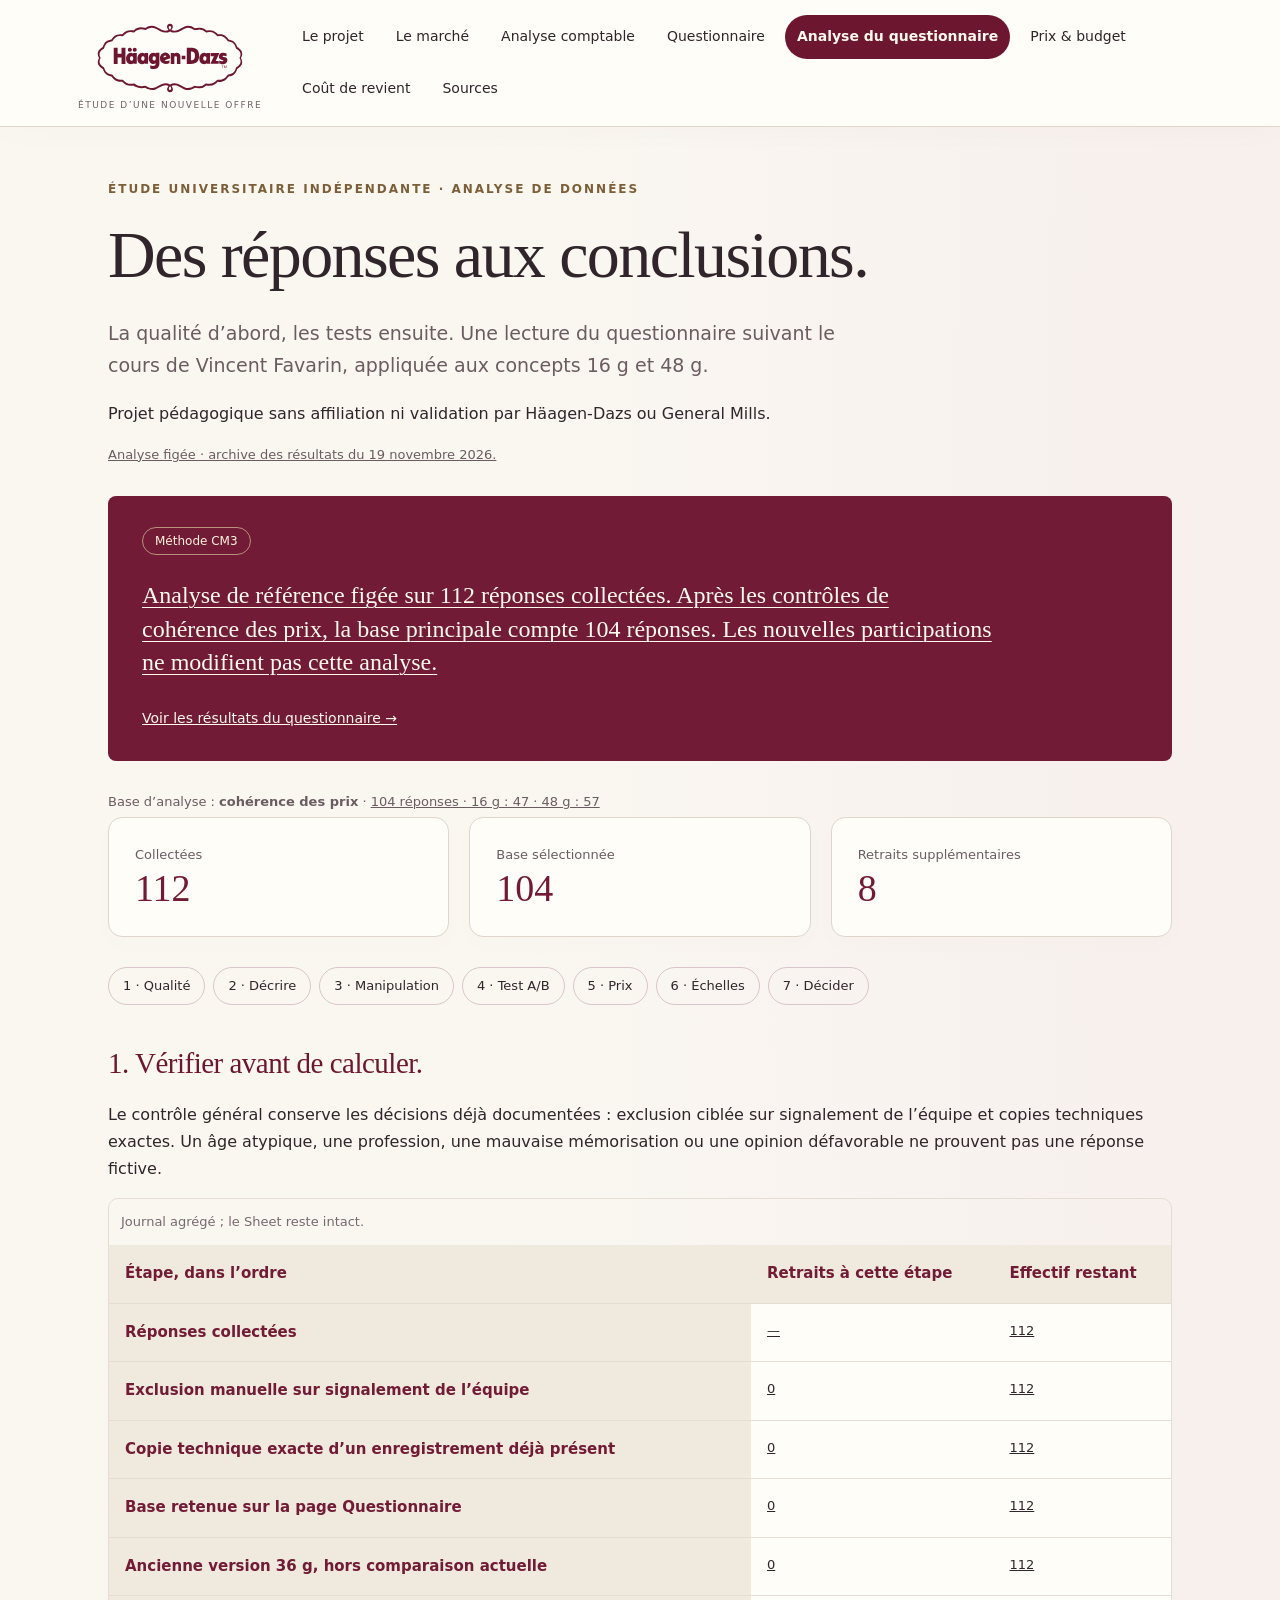
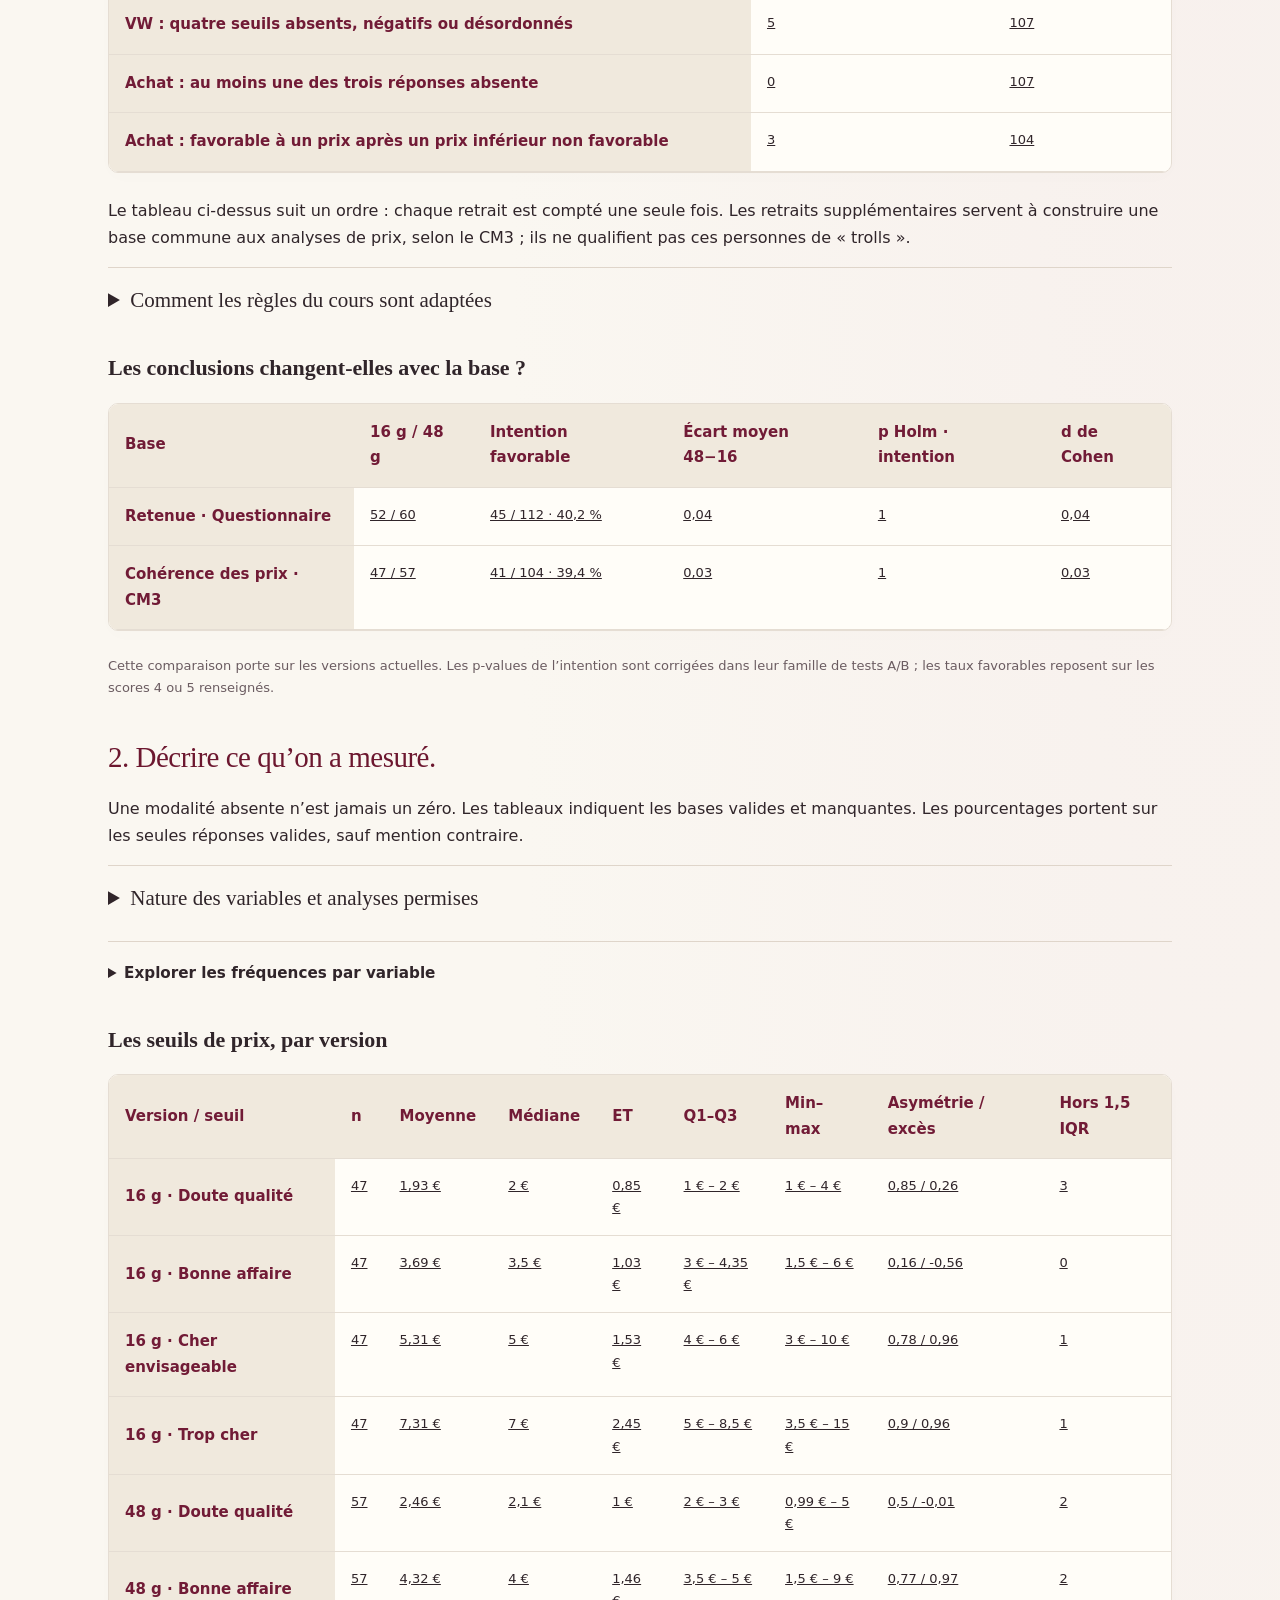
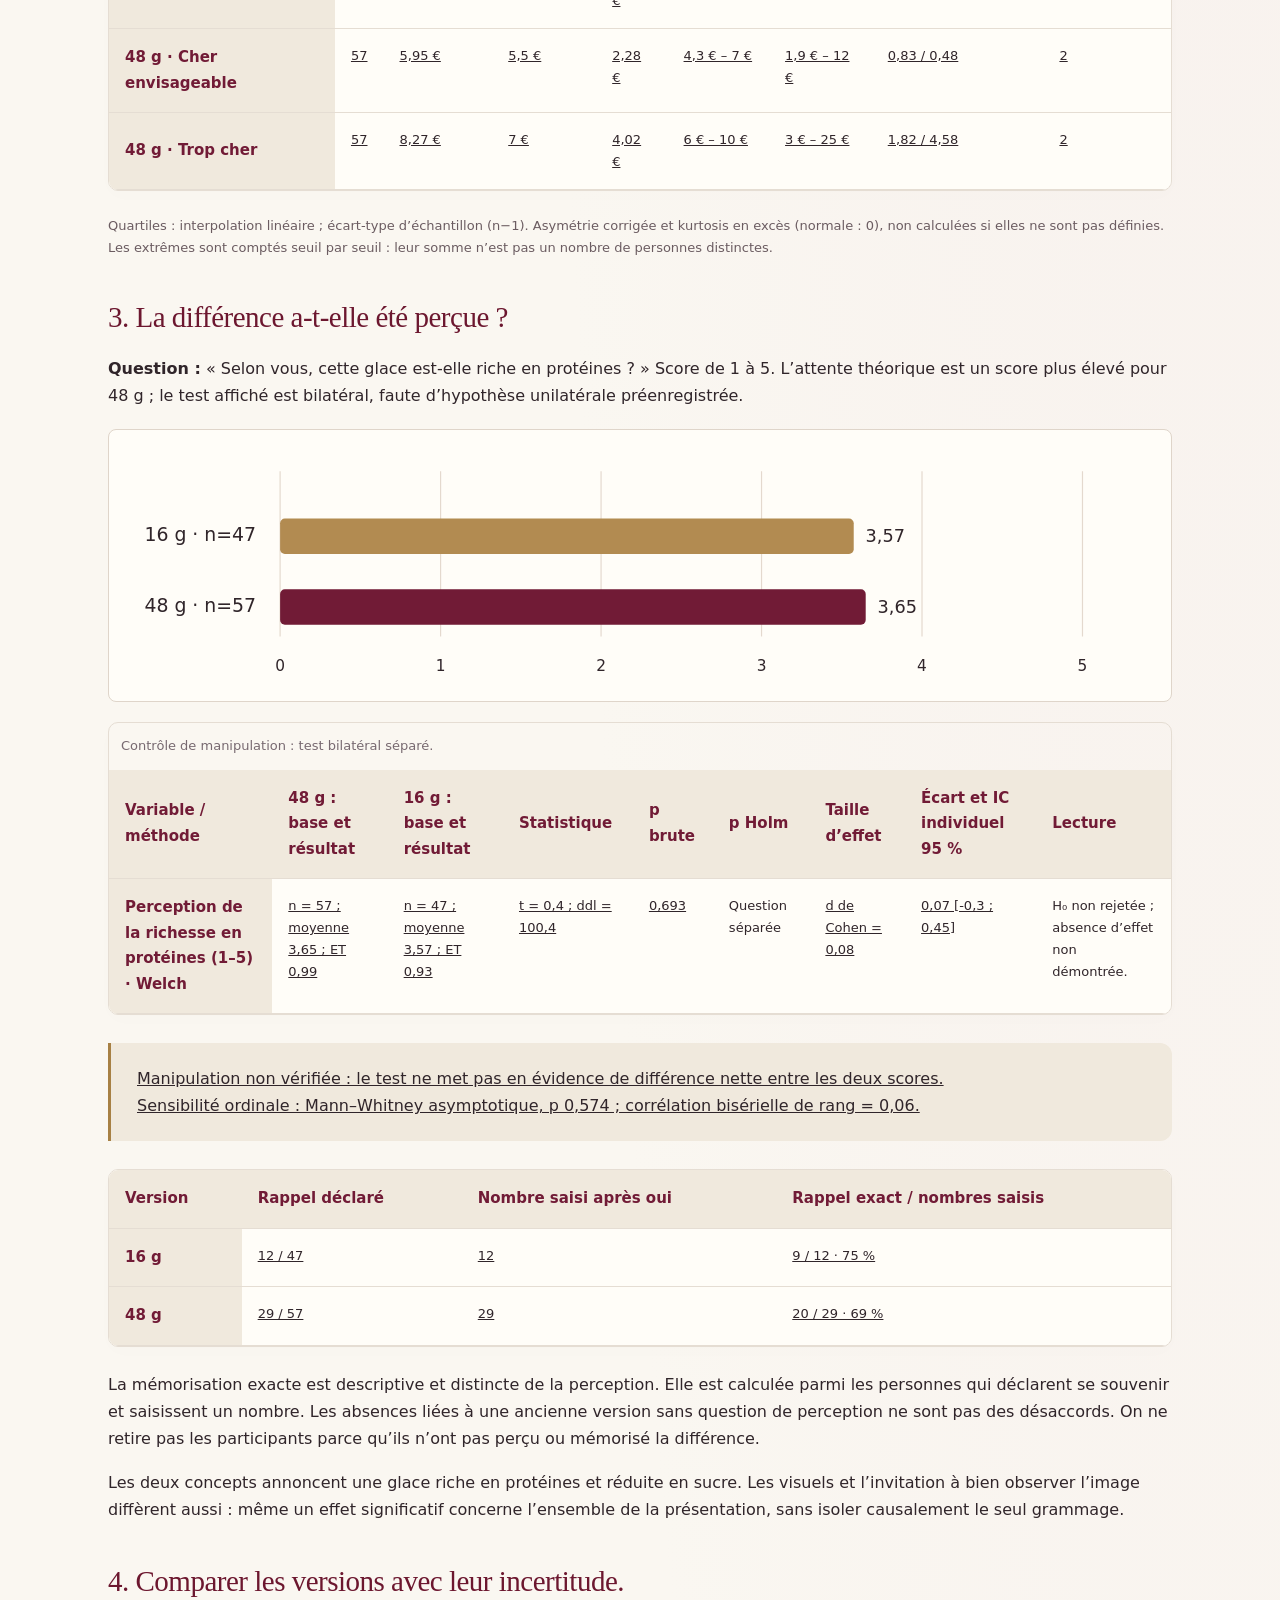
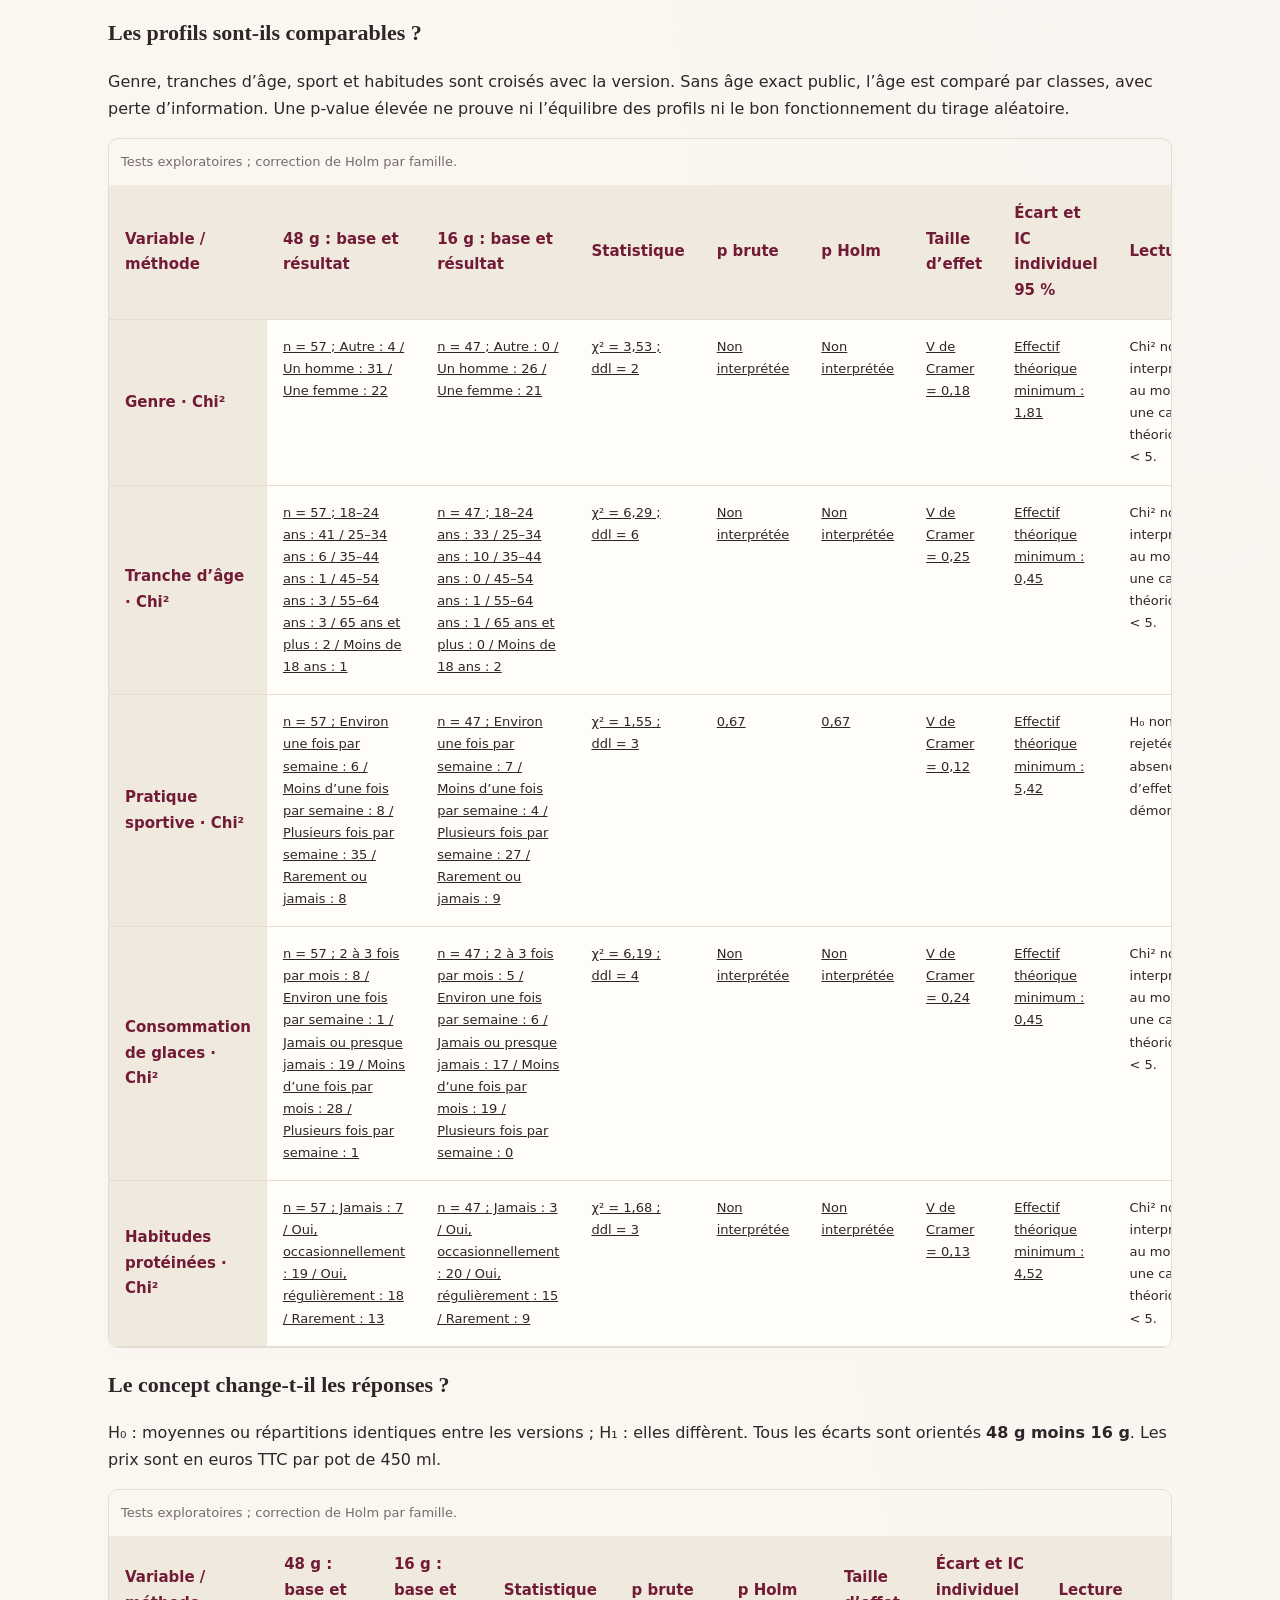
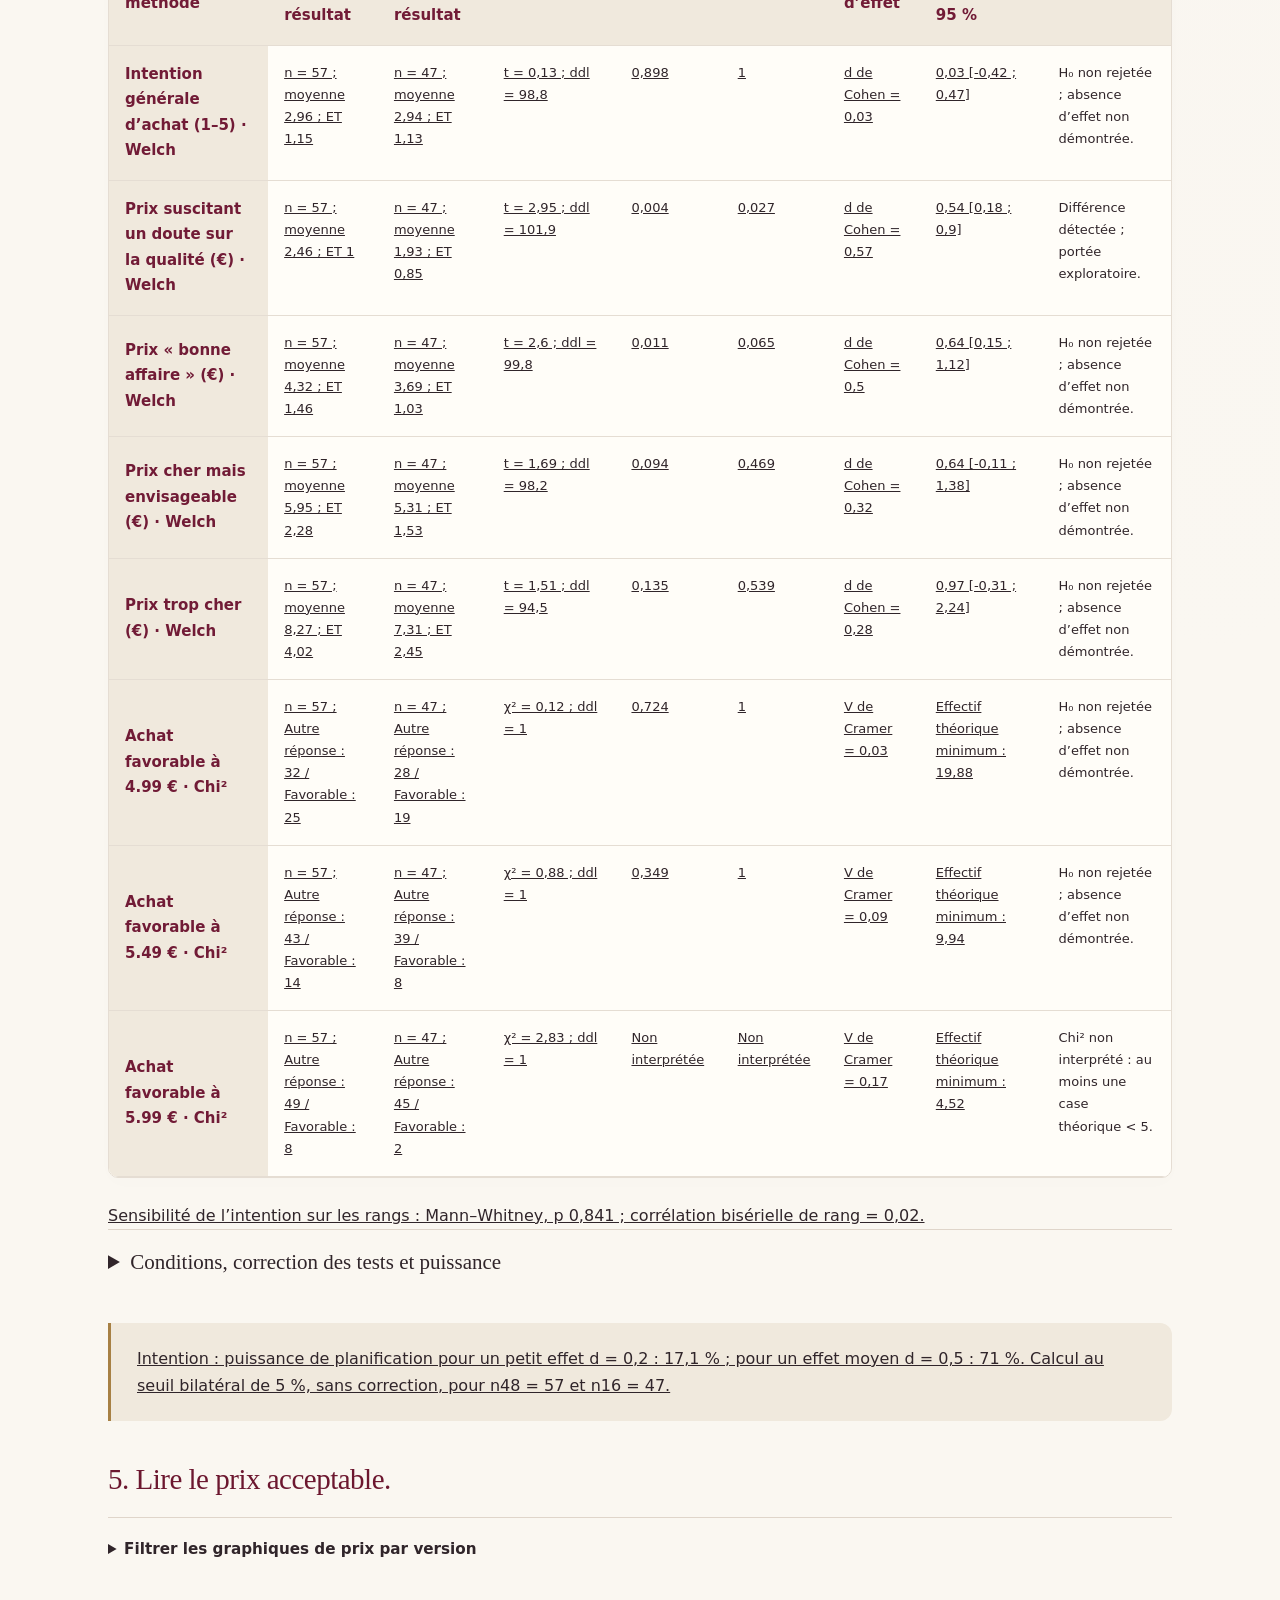
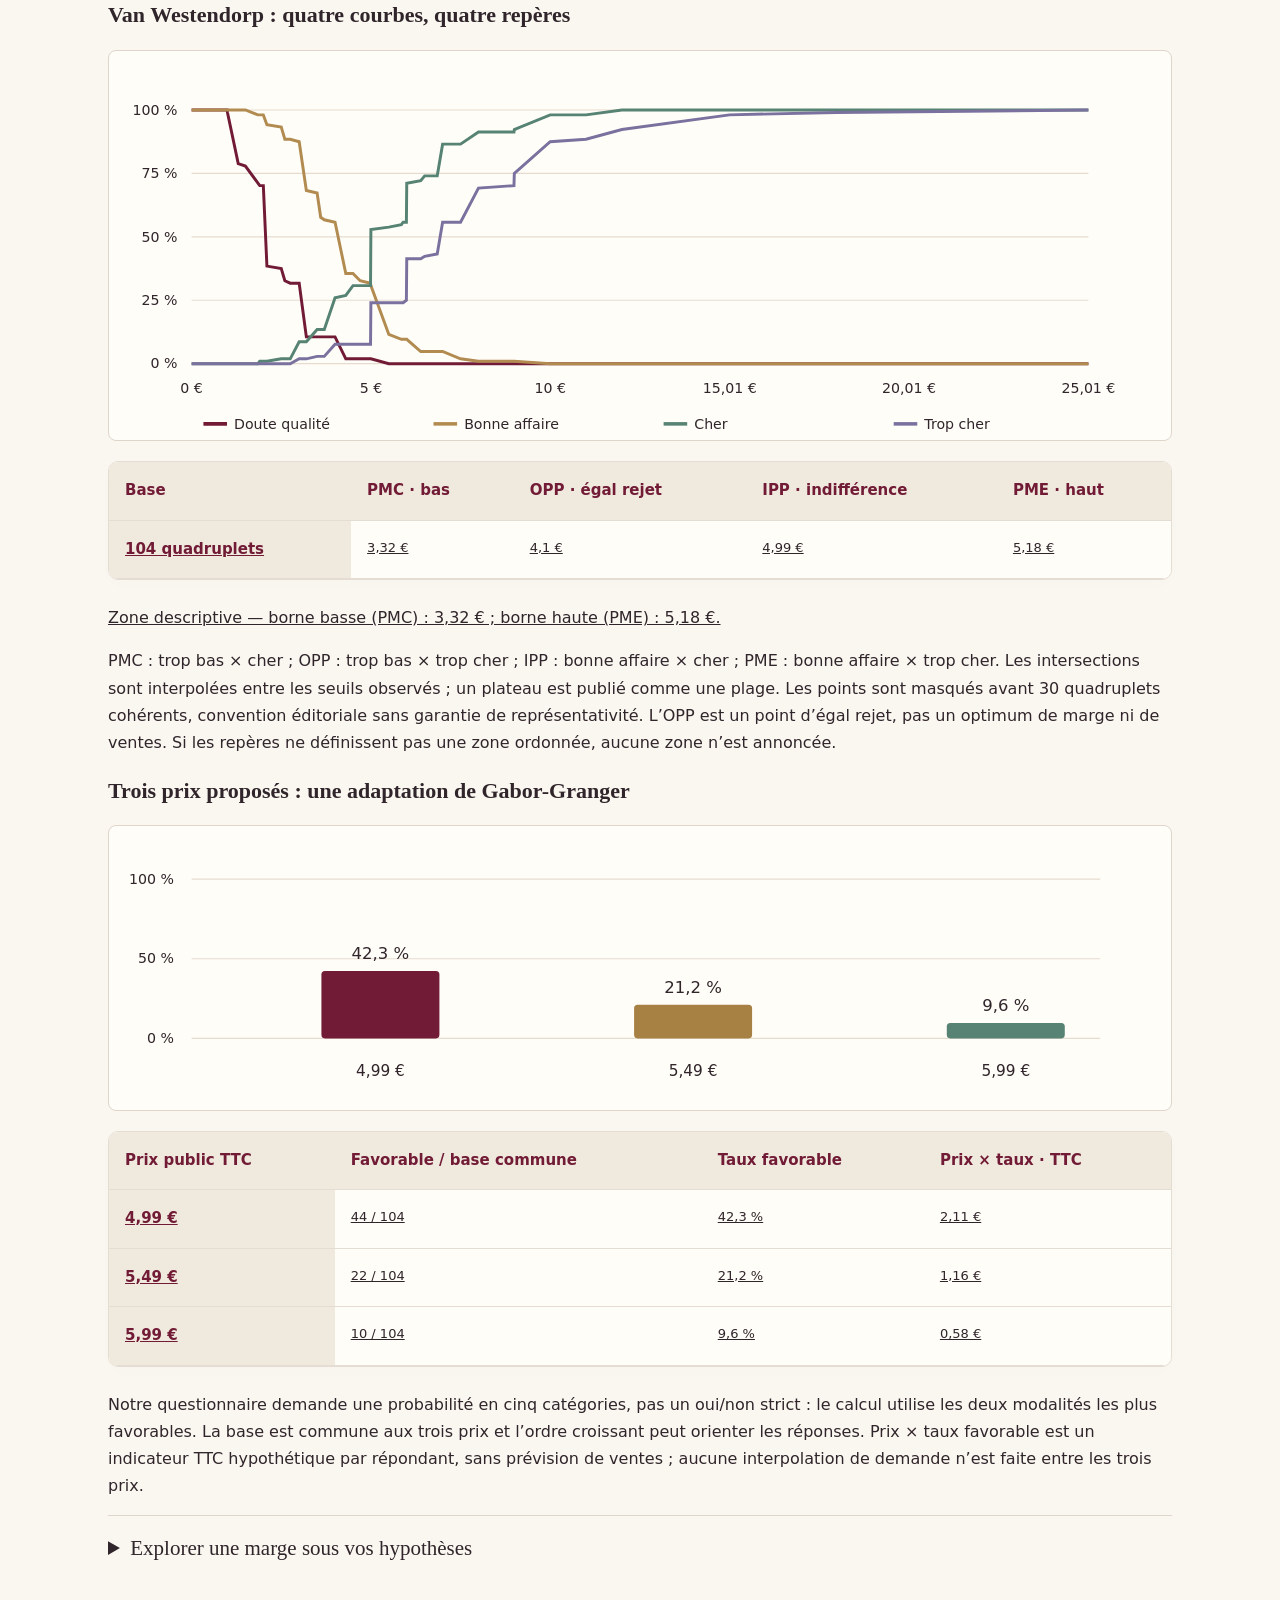
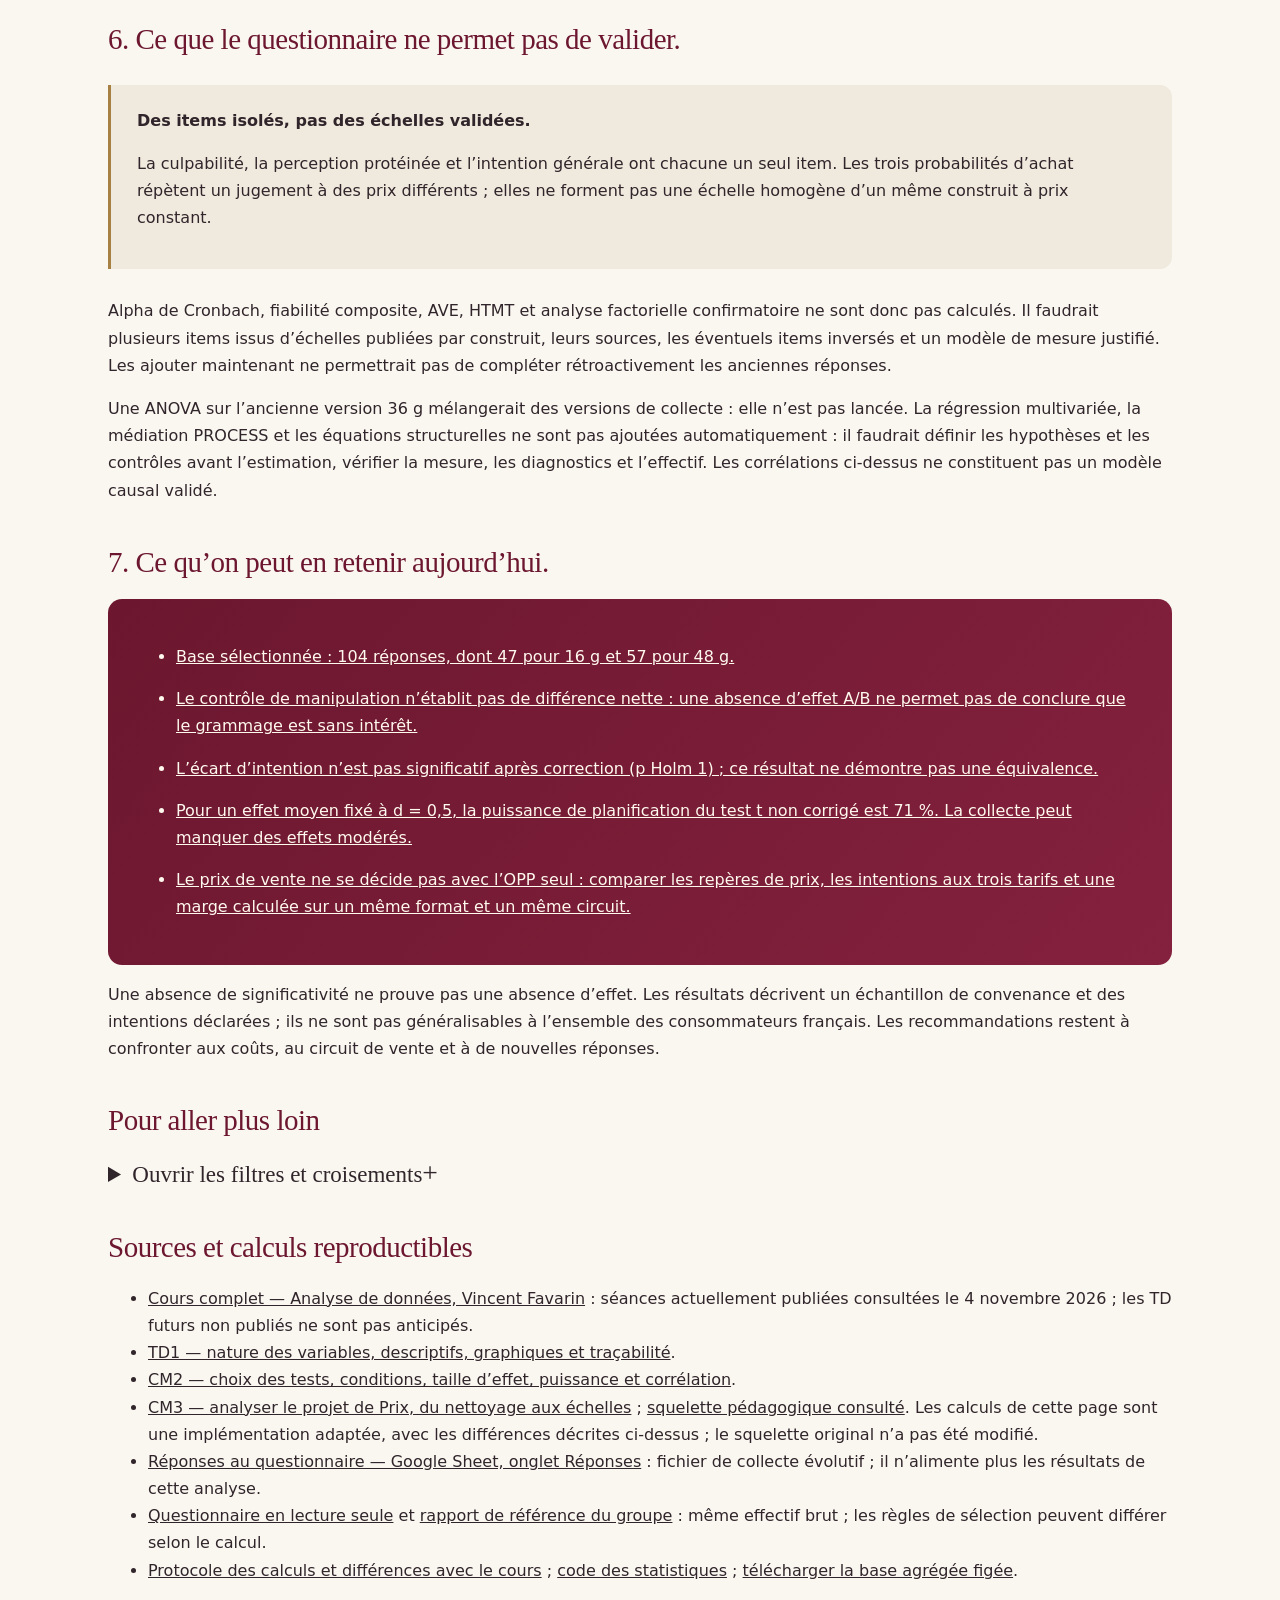
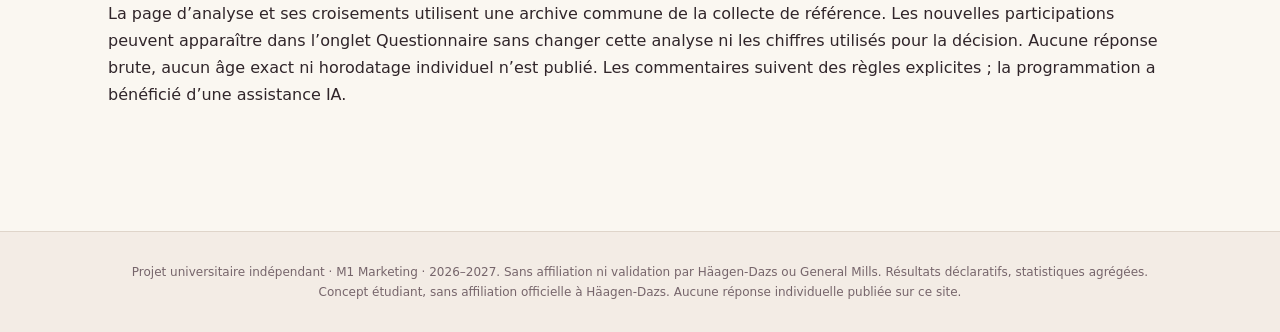
==== analyse-questionnaire.html @ 485259f6 "Figer l’analyse sur 112 réponses et donner accès au questionnaire" ====
<!doctype html><html lang="fr"><head><meta charset="utf-8"><meta name="viewport" content="width=device-width,initial-scale=1"><meta name="description" content="Analyse du questionnaire selon le cours : qualité des données, manipulation, tests A/B, tailles d’effet et prix."><title>Analyse du questionnaire · Häagen-Dazs — Projet de groupe</title><link rel="stylesheet" href="style.css?v=20261012-front"><link rel="stylesheet" href="questionnaire.css?v=20261020-dashboard"><link rel="stylesheet" href="analyse-questionnaire.css?v=20261120-lecture"></head><body><div class="reading-progress" aria-hidden="true"></div><a class="skip" href="#contenu">Aller au contenu</a><header><div><a class="brand" href="index.html"><img class="brand-logo" src="assets/haagen-dazs-logo.svg" width="206" height="108" alt="Häagen-Dazs"><small>ÉTUDE D’UNE NOUVELLE OFFRE</small></a><nav aria-label="Navigation principale"><a href="index.html">Le projet</a><a href="marche.html">Le marché</a><a href="comptes.html">Analyse comptable</a><a href="questionnaire.html">Questionnaire</a><a href="analyse-questionnaire.html" aria-current="page">Analyse du questionnaire</a><a href="prix.html">Prix &amp; budget</a><a href="couts.html">Coût de revient</a><a href="sources.html">Sources</a></nav></div></header><main id="contenu">
<div class="eyebrow">Étude universitaire indépendante · Analyse de données</div>
<h1>Des réponses aux conclusions.</h1>
<p class="lead">La qualité d’abord, les tests ensuite. Une lecture du questionnaire suivant le cours de Vincent Favarin, appliquée aux concepts 16 g et 48 g.</p>
<p>Projet pédagogique sans affiliation ni validation par Häagen-Dazs ou General Mills.</p>
<p id="analysis-date" class="label">Chargement de la base figée de l’analyse…</p>
<p id="analysis-loading" role="status">Chargement des analyses…</p><noscript>Activez JavaScript pour afficher les résultats calculés. Les liens vers le cours et la méthode restent disponibles.</noscript>
<div id="analysis-content" hidden>
<div class="analysis-intro"><span class="tag">Méthode CM3</span><p id="analysis-takeaway"></p><a href="questionnaire.html">Voir les résultats du questionnaire →</a></div>
<p class="label analysis-base-line">Base d’analyse : <strong id="analysis-base-label">cohérence des prix</strong> · <span id="analysis-base-count"></span></p>

<div class="grid" id="analysis-metrics"></div>
<nav class="results-nav" aria-label="Plan de l’analyse"><a href="#analyse-qualite">1 · Qualité</a><a href="#analyse-descriptifs">2 · Décrire</a><a href="#analyse-manipulation">3 · Manipulation</a><a href="#analyse-ab">4 · Test A/B</a><a href="#analyse-prix">5 · Prix</a><a href="#analyse-echelles">6 · Échelles</a><a href="#analyse-conclusions">7 · Décider</a></nav>
<section id="analyse-qualite"><h2>1. Vérifier avant de calculer.</h2>
<p>Le contrôle général conserve les décisions déjà documentées : exclusion ciblée sur signalement de l’équipe et copies techniques exactes. Un âge atypique, une profession, une mauvaise mémorisation ou une opinion défavorable ne prouvent pas une réponse fictive.</p>
<div id="analysis-flow"></div>
<p>Le tableau ci-dessus suit un ordre : chaque retrait est compté une seule fois. Les retraits supplémentaires servent à construire une base commune aux analyses de prix, selon le CM3 ; ils ne qualifient pas ces personnes de « trolls ».</p>
<details><summary>Comment les règles du cours sont adaptées</summary>
<ul><li><strong>Van Westendorp :</strong> quatre prix numériques et non négatifs, ordonnés de « doute sur la qualité » à « trop cher ». Les égalités sont acceptées. Un quadruplet incomplet est inutilisable pour cette analyse.</li>
<li><strong>Achat à trois prix :</strong> les réponses « Élevée » et « Très élevée » deviennent « favorable », les trois autres deviennent « autre réponse ». La base avec cohérence des prix retire les questionnaires incomplets et les cas favorables à un prix après un prix inférieur non favorable. Une simple remontée de catégorie sans inversion de ce seuil reste un signalement, sans retrait supplémentaire.</li>
<li><strong>Attention et connaissance de l’étude :</strong> aucune question imposant une bonne réponse, aucun identifiant fiable et aucun filtre « membre du M1 » ne sont disponibles. Ces étapes sont non vérifiables, jamais comptées comme réussies. Pas de durée de passation disponible.</li>
<li><strong>Valeurs extrêmes :</strong> les observations au-delà de 1,5 intervalle interquartile sont comptées pour examen, sans suppression automatique. Les prix transformés en dates sont restaurés uniquement si le format du Sheet et la date concordent.</li>
<li><strong>Traçabilité :</strong> le choix de la base et les règles ont été précisés après observation de la collecte, le 4 novembre 2026. Il s’agit d’une analyse exploratoire, non préenregistrée. La base de sensibilité permet de voir l’effet de ces choix.</li></ul>
<p><a href="questionnaire.html#qualite-reponses">Voir les exclusions générales, les signalements et les corrections de formats →</a></p></details>
<h3>Les conclusions changent-elles avec la base ?</h3><div id="analysis-sensitivity"></div><p class="label">Cette comparaison porte sur les versions actuelles. Les p-values de l’intention sont corrigées dans leur famille de tests A/B ; les taux favorables reposent sur les scores 4 ou 5 renseignés.</p>
</section>
<section id="analyse-descriptifs"><h2>2. Décrire ce qu’on a mesuré.</h2>
<p>Une modalité absente n’est jamais un zéro. Les tableaux indiquent les bases valides et manquantes. Les pourcentages portent sur les seules réponses valides, sauf mention contraire.</p>
<details><summary>Nature des variables et analyses permises</summary><div id="analysis-dictionary"></div><p>Les items de perception et d’intention à cinq échelons sont strictement ordinaux. Pour suivre le CM2/CM3, leurs scores sont aussi traités comme métriques dans Welch, sous l’hypothèse explicite d’écarts comparables entre échelons. Un test de Mann–Whitney sur les rangs sert de lecture de sensibilité ; il compare les distributions, pas nécessairement les médianes.</p></details>
<details class="analysis-optional-control"><summary>Explorer les fréquences par variable</summary>
<label for="analysis-variable">Variable à afficher</label> <select id="analysis-variable"></select><div id="analysis-frequencies"></div>
</details>
<h3>Les seuils de prix, par version</h3><div id="analysis-descriptives"></div><p class="label">Quartiles : interpolation linéaire ; écart-type d’échantillon (n−1). Asymétrie corrigée et kurtosis en excès (normale : 0), non calculées si elles ne sont pas définies. Les extrêmes sont comptés seuil par seuil : leur somme n’est pas un nombre de personnes distinctes.</p>
</section>
<section id="analyse-manipulation"><h2>3. La différence a-t-elle été perçue ?</h2>
<p><strong>Question :</strong> « Selon vous, cette glace est-elle riche en protéines ? » Score de 1 à 5. L’attente théorique est un score plus élevé pour 48 g ; le test affiché est bilatéral, faute d’hypothèse unilatérale préenregistrée.</p>
<div id="analysis-manipulation-chart"></div><div id="analysis-manipulation-table"></div><p id="analysis-manipulation-verdict" class="note"></p>
<div id="analysis-memory"></div>
<p>La mémorisation exacte est descriptive et distincte de la perception. Elle est calculée parmi les personnes qui déclarent se souvenir et saisissent un nombre. Les absences liées à une ancienne version sans question de perception ne sont pas des désaccords. On ne retire pas les participants parce qu’ils n’ont pas perçu ou mémorisé la différence.</p>
<p>Les deux concepts annoncent une glace riche en protéines et réduite en sucre. Les visuels et l’invitation à bien observer l’image diffèrent aussi : même un effet significatif concerne l’ensemble de la présentation, sans isoler causalement le seul grammage.</p>
</section>
<section id="analyse-ab"><h2>4. Comparer les versions avec leur incertitude.</h2>
<h3>Les profils sont-ils comparables ?</h3><p>Genre, tranches d’âge, sport et habitudes sont croisés avec la version. Sans âge exact public, l’âge est comparé par classes, avec perte d’information. Une p-value élevée ne prouve ni l’équilibre des profils ni le bon fonctionnement du tirage aléatoire.</p><div id="analysis-profiles"></div>
<h3>Le concept change-t-il les réponses ?</h3><p>H₀ : moyennes ou répartitions identiques entre les versions ; H₁ : elles diffèrent. Tous les écarts sont orientés <strong>48 g moins 16 g</strong>. Les prix sont en euros TTC par pot de 450 ml.</p><div id="analysis-outcomes"></div>
<details><summary>Conditions, correction des tests et puissance</summary><p>Welch ne suppose pas des variances égales ; les deux groupes doivent être indépendants. Le site ne peut pas garantir une participation unique par personne. Les petits groupes sont signalés ; à moins de deux observations ou sans variance utilisable, le test n’est pas calculé. Un effectif d’au moins 30 par groupe est une convention de prudence, pas un test de normalité. La distribution et les valeurs extrêmes doivent rester examinées.</p>
<p>Le chi² de Pearson est calculé sans correction de Yates. Conformément au cours, la p-value n’est pas interprétée si une seule cellule théorique est inférieure à 5 ; le tableau et le V de Cramer restent descriptifs. Aucune catégorie n’est fusionnée après examen de sa p-value.</p>
<p>La correction de Holm limite le risque lié aux tests multiples, séparément pour les profils, les résultats A/B et les corrélations. Chaque tableau montre p brute et p corrigée. Le contrôle de manipulation est une question séparée. Les intervalles à 95 % sont individuels, non simultanés ; Mann–Whitney est une sensibilité secondaire non corrigée, sans décision automatique fondée sur ce seul test.</p>
<p>Le d de Cohen utilise l’écart-type combiné pondéré ; il peut différer légèrement du d à variances moyennées du squelette du cours. La puissance est calculée pour des effets fixés à l’avance d = 0,2 et d = 0,5, à 5 % bilatéral, via une loi t non centrale à variances égales : approximation de planification, non puissance observée du Welch et non puissance après correction de Holm.</p></details>
<div id="analysis-power" class="note"></div>
</section>
<section id="analyse-prix"><h2>5. Lire le prix acceptable.</h2>
<details class="analysis-optional-control"><summary>Filtrer les graphiques de prix par version</summary>
<div class="survey-toolbar"><label for="analysis-price-version">Prix : version affichée</label><select id="analysis-price-version"><option value="all">Deux concepts actuels</option><option value="16">Concept 16 g</option><option value="48">Concept 48 g</option></select></div>
</details>
<h3>Van Westendorp : quatre courbes, quatre repères</h3><div id="analysis-vw-chart"></div><div id="analysis-vw-points"></div>
<p>PMC : trop bas × cher ; OPP : trop bas × trop cher ; IPP : bonne affaire × cher ; PME : bonne affaire × trop cher. Les intersections sont interpolées entre les seuils observés ; un plateau est publié comme une plage. Les points sont masqués avant 30 quadruplets cohérents, convention éditoriale sans garantie de représentativité. L’OPP est un point d’égal rejet, pas un optimum de marge ni de ventes. Si les repères ne définissent pas une zone ordonnée, aucune zone n’est annoncée.</p>
<h3>Trois prix proposés : une adaptation de Gabor-Granger</h3><div id="analysis-gg-chart"></div><div id="analysis-gg"></div>
<p>Notre questionnaire demande une probabilité en cinq catégories, pas un oui/non strict : le calcul utilise les deux modalités les plus favorables. La base est commune aux trois prix et l’ordre croissant peut orienter les réponses. Prix × taux favorable est un indicateur TTC hypothétique par répondant, sans prévision de ventes ; aucune interpolation de demande n’est faite entre les trois prix.</p>
<details><summary>Explorer une marge sous vos hypothèses</summary><p>Les coûts du site portent sur un autre format et ne fournissent pas directement le coût variable net d’un pot de 450 ml. Renseignez deux hypothèses comparables avant tout calcul : elles ne sont ni des prix internes de Häagen-Dazs ni des données validées.</p>
<div class="survey-toolbar"><label for="analysis-cost">Coût variable HT / pot 450 ml (€)</label><input id="analysis-cost" type="number" min="0" step="0.01" placeholder="À renseigner"><label for="analysis-net">Recette fabricant HT / prix public TTC (%)</label><input id="analysis-net" type="number" min="0" max="100" step="0.1" placeholder="À renseigner"></div>
<p class="label">La seconde hypothèse intègre la conversion TTC/HT et les intermédiaires du circuit de vente. Marge indicatrice = (prix public × proportion nette − coût variable) × taux favorable. Les coûts fixes et les écarts entre intention et achat réel ne sont pas intégrés.</p><div id="analysis-margin"></div></details>
</section>
<section id="analyse-echelles"><h2>6. Ce que le questionnaire ne permet pas de valider.</h2>
<div class="note"><strong>Des items isolés, pas des échelles validées.</strong><p>La culpabilité, la perception protéinée et l’intention générale ont chacune un seul item. Les trois probabilités d’achat répètent un jugement à des prix différents ; elles ne forment pas une échelle homogène d’un même construit à prix constant.</p></div>
<p>Alpha de Cronbach, fiabilité composite, AVE, HTMT et analyse factorielle confirmatoire ne sont donc pas calculés. Il faudrait plusieurs items issus d’échelles publiées par construit, leurs sources, les éventuels items inversés et un modèle de mesure justifié. Les ajouter maintenant ne permettrait pas de compléter rétroactivement les anciennes réponses.</p>
<p>Une ANOVA sur l’ancienne version 36 g mélangerait des versions de collecte : elle n’est pas lancée. La régression multivariée, la médiation PROCESS et les équations structurelles ne sont pas ajoutées automatiquement : il faudrait définir les hypothèses et les contrôles avant l’estimation, vérifier la mesure, les diagnostics et l’effectif. Les corrélations ci-dessus ne constituent pas un modèle causal validé.</p>
</section>
<section id="analyse-conclusions"><h2>7. Ce qu’on peut en retenir aujourd’hui.</h2><div class="conclusion"><ul id="analysis-conclusions"></ul></div><p>Une absence de significativité ne prouve pas une absence d’effet. Les résultats décrivent un échantillon de convenance et des intentions déclarées ; ils ne sont pas généralisables à l’ensemble des consommateurs français. Les recommandations restent à confronter aux coûts, au circuit de vente et à de nouvelles réponses.</p></section>
</div>
<section id="analyse-liens" aria-labelledby="analyse-liens-titre" class="analysis-extras">
<h2 id="analyse-liens-titre">Pour aller plus loin</h2>
<details id="analysis-crossings-panel" class="analysis-explorer-panel" data-aggregate-url="data/analyse-112/questionnaire-crossings.json">
<summary><span class="analysis-extras-open">Ouvrir les filtres et croisements</span><span class="analysis-extras-close">Masquer les filtres et croisements</span><span class="analysis-extras-icon" aria-hidden="true"></span></summary>
<div class="analysis-extras-body">
<p>Filtrez les profils, puis choisissez les variables à croiser. Les critères se cumulent : par exemple, une tranche d’âge <em>et</em> une catégorie socioprofessionnelle. L’outil affiche un tableau par paire de variables.</p>
<p class="label">Les filtres de ce volet ne changent pas l’analyse présentée plus haut.</p>
<div id="crossings-pending" role="status">Chargement des croisements de la base figée…</div>
<div id="crossings-explorer" hidden>
<fieldset class="crossings-fieldset"><legend>1 · Définir le groupe à analyser</legend>
<div class="crossings-filter-grid"><div><label for="crossings-concept">Concept présenté</label><select id="crossings-concept"><option value="all">Deux concepts actuels</option><option value="16">16 g</option><option value="48">48 g</option></select></div><div id="crossings-profile-filters" class="crossings-filter-contents"></div></div>
<button type="button" id="crossings-reset-filters" class="crossings-secondary">Effacer les filtres de profil</button>
</fieldset>
<div id="crossings-segment" class="crossings-segment" role="status" aria-live="polite"></div>
<fieldset class="crossings-fieldset"><legend>2 · Choisir les variables à croiser</legend>
<label for="crossings-search">Rechercher une variable</label><input type="search" id="crossings-search" placeholder="Ex. sport, âge, intention…" autocomplete="off">
<div class="crossings-actions"><button type="button" id="crossings-select-all" class="crossings-secondary">Tout sélectionner</button><button type="button" id="crossings-select-none" class="crossings-secondary">Tout décocher</button><button type="button" id="crossings-select-default" class="crossings-secondary">Sélection de départ</button></div>
<div id="crossings-variables" class="crossings-checkboxes"></div><p id="crossings-selection-count" class="label" aria-live="polite"></p>
</fieldset>
<div class="survey-toolbar"><label for="crossings-display">Pourcentage dans les tableaux</label><select id="crossings-display"><option value="row">Par ligne</option><option value="column">Par colonne</option><option value="total">Du total valide</option><option value="count">Effectifs uniquement</option></select></div>
<div id="crossings-summary"></div><div id="crossings-results"></div><button type="button" id="crossings-show-more" class="crossings-secondary" hidden>Afficher les croisements suivants</button>
</div>
<details><summary>Lire correctement les croisements filtrés</summary>
<p>Chaque tableau indique l’effectif du segment, les paires renseignées, les valeurs manquantes et les dénominateurs des pourcentages. Un critère fixe une variable : croiser ensuite cette même variable donnera une répartition constante et aucun test de lien.</p>
<p>Les groupes filtrés de moins de cinq réponses ne sont pas détaillés. Ce seuil de lecture est une convention du site, sans garantie de représentativité, de puissance ni d’anonymat. Une sélection non disponible n’est jamais affichée comme « zéro réponse ». Les petites cellules peuvent rester visibles dans un groupe plus grand et ne permettent aucune généralisation.</p>
<p>Deux variables ordinales : coefficient de Spearman sur les rangs avec ex æquo ; les rangs élevés signifient un âge, une fréquence, une culpabilité, un accord ou une intention plus élevés. Ses p-values sont asymptotiques et masquées avant trente paires renseignées. Si au moins une variable est nominale : chi² de Pearson sans Yates, avec V de Cramer. Sa p-value n’est pas interprétée dès qu’une cellule théorique est inférieure à cinq.</p>
<p>La correction de Holm est recalculée sur les tests interprétables de <em>tous les croisements sélectionnés</em>, y compris ceux dont les tableaux ne sont pas encore dépliés. Changer de sélection après avoir vu les résultats reste exploratoire : cette correction ne couvre pas toutes les recherches successives possibles.</p>
<p>Les filtres redéfinissent la population décrite. Filtrer les profils après la présentation des concepts ne rétablit pas une randomisation ; aucun lien affiché n’établit une causalité. Les prix libres exacts ne font pas partie des croisements catégoriels : leur analyse reste dans la section Prix.</p>
</details>
</div>
</details>
</section>
<section id="analyse-sources"><h2>Sources et calculs reproductibles</h2><ul>
<li><a href="https://data.iae-mod.fr/index.html" target="_blank" rel="noopener noreferrer">Cours complet — Analyse de données, Vincent Favarin</a> : séances actuellement publiées consultées le 4 novembre 2026 ; les TD futurs non publiés ne sont pas anticipés.</li>
<li><a href="https://data.iae-mod.fr/seances/seance-td-1.html" target="_blank" rel="noopener noreferrer">TD1 — nature des variables, descriptifs, graphiques et traçabilité</a>.</li>
<li><a href="https://data.iae-mod.fr/seances/seance-cm-2.html" target="_blank" rel="noopener noreferrer">CM2 — choix des tests, conditions, taille d’effet, puissance et corrélation</a>.</li>
<li><a href="https://data.iae-mod.fr/seances/seance-cm-3.html" target="_blank" rel="noopener noreferrer">CM3 — analyser le projet de Prix, du nettoyage aux échelles</a> ; <a href="https://github.com/VincentFavarin/analyse-projet-prix/tree/6deb7a41345b1f22abcd64fd46bc7cbfb25e57f1" target="_blank" rel="noopener noreferrer">squelette pédagogique consulté</a>. Les calculs de cette page sont une implémentation adaptée, avec les différences décrites ci-dessus ; le squelette original n’a pas été modifié.</li>
<li><a href="https://docs.google.com/spreadsheets/d/1OYrRl9a1m4ecisvPufCnD8QVC_Vc8PwsiJupL_eqD7Y/edit?usp=sharing" target="_blank" rel="noopener noreferrer">Réponses au questionnaire — Google Sheet, onglet Réponses</a> : fichier de collecte évolutif ; il n’alimente plus les résultats de cette analyse.</li>
<li><a href="questionnaire-formulaire.html">Questionnaire en lecture seule</a> et <a href="https://htmlpreview.github.io/?https://gist.githubusercontent.com/rofaure7/0cea6df263632d2b98cf973634b2cc2a/raw/rapport_prix_complet.html" target="_blank" rel="noopener noreferrer">rapport de référence du groupe</a> : même effectif brut ; les règles de sélection peuvent différer selon le calcul.</li>
<li><a href="https://github.com/WilliamFournialUCA/haagen-dazs-proteines/blob/main/docs/analyse-questionnaire.md" target="_blank" rel="noopener noreferrer">Protocole des calculs et différences avec le cours</a> ; <a href="https://github.com/WilliamFournialUCA/haagen-dazs-proteines/blob/main/scripts/questionnaire_analysis.py" target="_blank" rel="noopener noreferrer">code des statistiques</a> ; <a href="data/analyse-112/questionnaire.json" download>télécharger la base agrégée figée</a>.</li>
</ul><p>La page d’analyse et ses croisements utilisent une archive commune de la collecte de référence. Les nouvelles participations peuvent apparaître dans l’onglet Questionnaire sans changer cette analyse ni les chiffres utilisés pour la décision. Aucune réponse brute, aucun âge exact ni horodatage individuel n’est publié. Les commentaires suivent des règles explicites ; la programmation a bénéficié d’une assistance IA.</p></section>
</main><footer>Projet universitaire indépendant · M1 Marketing · 2026–2027. Sans affiliation ni validation par Häagen-Dazs ou General Mills. Résultats déclaratifs, statistiques agrégées.<br>Concept étudiant, sans affiliation officielle à Häagen-Dazs. Aucune réponse individuelle publiée sur ce site.</footer><button class="back-to-top" type="button" aria-label="Revenir en haut de page" title="Revenir en haut" hidden>↑</button><script src="front.js?v=20261012-front" defer></script><script src="questionnaire-crossings.js?v=20261120-base112" defer></script><script src="analyse-questionnaire.js?v=20261120-base112" defer></script></body></html>
---- style.css ----
*{box-sizing:border-box}body{margin:0;background:#faf7f1;color:#30252a;font:16px/1.7 system-ui,sans-serif}a{color:inherit}header{border-bottom:1px solid #dfd5ca;background:#fffdf8}header>div{max-width:1180px;margin:auto;padding:24px 28px}.brand{text-decoration:none;color:#711b36;font:700 26px Georgia,serif}.brand small{font:11px system-ui;letter-spacing:2px;display:block;color:#706268;margin-top:5px}nav{display:flex;gap:24px;flex-wrap:wrap;margin-top:24px}nav a{text-decoration:none;font-size:14px;padding-bottom:8px;border-bottom:2px solid transparent}nav a[aria-current]{border-color:#711b36;color:#711b36;font-weight:700}main{max-width:1120px;margin:auto;padding:58px 28px 80px}.eyebrow{color:#7c5f38;text-transform:uppercase;letter-spacing:2px;font-size:12px;font-weight:700}h1,h2,h3{font-family:Georgia,serif;line-height:1.15}h1{font-size:clamp(38px,6vw,66px);font-weight:400;max-width:850px;margin:18px 0 24px}h2{font-size:29px;font-weight:400;margin:40px 0 20px}h3{font-size:22px}.lead{max-width:750px;color:#6b5c61;font-size:19px}.hero{display:grid;grid-template-columns:1.5fr 1fr;gap:50px;align-items:center}.concept{background:#711b36;color:#fff3dc;min-height:340px;padding:38px;display:flex;flex-direction:column;justify-content:center;border-radius:50% 50% 8px 8px;text-align:center}.concept strong{font:42px Georgia}.concept span{font-size:12px;letter-spacing:2px;margin:15px}.rule{border-top:1px solid #dfd5ca;margin:40px 0}.grid{display:grid;grid-template-columns:repeat(3,1fr);gap:20px}.card{padding:26px;border:1px solid #dfd5ca;background:#fffdf8;border-radius:8px}.card p{margin-bottom:0}.metric{font:38px Georgia;color:#711b36}.label{font-size:13px;color:#6b5c61}.tag{display:inline-block;border:1px solid #dbcbb9;border-radius:30px;padding:3px 12px;font-size:12px;color:#76572e}.note{padding:22px 26px;background:#f0e9dd;border-left:3px solid #a78044;margin:28px 0}.conclusion{padding:28px;background:#711b36;color:#fff9ee;border-radius:8px}.table-wrap{overflow-x:auto}table{width:100%;border-collapse:collapse;background:#fffdf8;font-size:15px}th,td{text-align:left;padding:16px;border-bottom:1px solid #e5ddd3}th{color:#711b36;background:#f0e9dd}details{border-top:1px solid #dfd5ca;padding:20px 0}summary{cursor:pointer;font:23px Georgia}details p{max-width:850px}.button{display:inline-block;background:#711b36;color:white;text-decoration:none;padding:12px 22px;border-radius:4px;margin-top:20px}footer{padding:28px;border-top:1px solid #dfd5ca;text-align:center;color:#76656b;font-size:12px}.muted{color:#776970}.steps a{display:block;text-decoration:none;border-bottom:1px solid #dfd5ca;padding:22px 0}.steps a:hover{color:#711b36}.skip{position:absolute;left:-10000px}.skip:focus{left:10px;background:white;padding:10px}a:focus-visible,summary:focus-visible{outline:3px solid #a78044;outline-offset:5px}@media(max-width:740px){.hero,.grid{grid-template-columns:1fr}.concept{min-height:230px;max-width:360px;width:100%;margin:auto}main{padding-top:35px}nav{gap:13px}th,td{padding:12px}h1{font-size:42px}}@media print{nav,.button,.concept{display:none}main{padding:0}details{display:block}.card,.conclusion{break-inside:avoid}body{background:white}}

/* Shared brand treatment and restrained motion. */
:root{--brand:#6c172f;--paper:#faf7f1;--rose:#ead5da;--gold:#a78044}
body{background:radial-gradient(ellipse at 95% 5%,#f1e1e455,transparent 42%),var(--paper)}
header{position:sticky;top:0;z-index:20;background:#fffdf8f5;backdrop-filter:blur(14px);box-shadow:0 4px 30px #6c172f06}
header>div{display:flex;align-items:center;justify-content:space-between;gap:28px;padding:15px 28px}
.brand{display:flex;flex-direction:column;align-items:center;flex-shrink:0}
.brand-logo{width:160px;height:84px;object-fit:contain;display:block}
.brand small{font-size:9px;letter-spacing:1.5px;margin-top:0}
nav{margin:0;gap:8px;align-items:center}
nav a{position:relative;padding:10px 12px;border:0;border-radius:30px;transition:color .2s,background .2s}
nav a:hover{background:#f2e8e8;color:var(--brand)}
nav a[aria-current]{background:var(--brand);color:#fff9ee}
.reading-progress{position:fixed;left:0;top:0;width:100%;height:3px;z-index:40;background:linear-gradient(90deg,var(--brand),#d58896);transform:scaleX(0);transform-origin:left;pointer-events:none}
main{padding-top:52px}
h1{letter-spacing:-1.6px}h2{color:var(--brand);letter-spacing:-.5px}
.hero{gap:42px;padding:14px 0 20px}.hero h1{font-size:clamp(40px,5.2vw,62px)}
.concept{position:relative;background:linear-gradient(145deg,#6c172f,#952f4b);box-shadow:0 20px 45px #6c172f20;border:1px solid #b7788933;min-height:330px;transition:transform .35s,box-shadow .35s}
.concept::before{content:'';position:absolute;inset:12px;border:1px solid #eecbd24d;border-radius:inherit;pointer-events:none}
.concept strong{font-size:43px}.concept p{font-size:14px;opacity:.85}
.brand-banner{margin:30px 0 44px;overflow:hidden;border-radius:16px;background:#d75470;box-shadow:0 12px 35px #6c172f12}
.brand-banner img{display:block;width:100%;height:auto;aspect-ratio:3/1;object-fit:cover;transition:transform .7s}
.brand-banner figcaption{padding:10px 18px;background:#fffdf8;color:#776970;font-size:11px;line-height:1.5}
.button{position:relative;overflow:hidden;border-radius:30px;background:var(--brand);box-shadow:0 5px 15px #6c172f13;transition:transform .25s,box-shadow .25s,background .25s}
.button:hover{transform:translateY(-3px);box-shadow:0 10px 22px #6c172f24;background:#84213e}
.card{border-radius:14px;box-shadow:0 8px 24px #6c172f04;transition:transform .3s,box-shadow .3s,border-color .3s}
.card:hover{transform:translateY(-4px);box-shadow:0 14px 30px #6c172f0d;border-color:#cda8b3}
.note{border-radius:0 12px 12px 0}.conclusion{background:linear-gradient(130deg,#6c172f,#84213e);border-radius:14px}
.steps a{padding:22px 16px;border-radius:8px;transition:background .25s,padding-left .25s,color .25s}
.steps a:hover{background:#efe2e555;padding-left:23px}
.table-wrap{border-radius:10px;border:1px solid #e5ddd3;box-shadow:0 5px 20px #6c172f03}
table caption{padding-left:12px!important}
tbody tr{transition:background .2s}tbody tr:hover{background:#f8f0ed}
details{transition:border-color .25s}details[open]{border-top-color:#a55e72}
summary{transition:color .2s}summary:hover{color:var(--brand)}
.back-to-top{position:fixed;right:22px;bottom:22px;width:44px;height:44px;border:1px solid #dfc4cc;border-radius:50%;color:var(--brand);background:#fffdf8;box-shadow:0 5px 18px #6c172f15;z-index:30;font-size:21px;cursor:pointer;transition:transform .2s,background .2s}
.back-to-top:hover{transform:translateY(-3px);background:#f4e8eb}.back-to-top[hidden]{display:none}
:is(button,a,summary):focus-visible{outline:3px solid var(--gold);outline-offset:4px}
[id]{scroll-margin-top:155px}
footer{background:#f3ece5;padding:30px}
@media(hover:hover){.concept:hover{transform:translateY(-5px);box-shadow:0 24px 48px #6c172f29}.brand-banner:hover img{transform:scale(1.025)}}
@media(max-width:980px){header>div{display:block;text-align:center}.brand{width:max-content;margin:auto}.brand-logo{width:130px;height:68px}nav{justify-content:center;margin-top:12px;gap:2px}nav a{font-size:13px;padding:8px 10px}[id]{scroll-margin-top:190px}}
@media(max-width:740px){header{position:relative;backdrop-filter:none}header>div{padding:16px 18px}main{padding-top:30px}.hero{gap:30px}.concept{max-width:360px;min-height:260px}.brand-banner{margin:28px 0}.brand-banner img{aspect-ratio:3/1}.steps a{padding-left:8px;font-size:14px}.steps .muted{display:block;font-size:12px}.back-to-top{right:14px;bottom:14px}[id]{scroll-margin-top:20px}h1{letter-spacing:-1px}}
@media(prefers-reduced-motion:reduce){html{scroll-behavior:auto!important}*,*::before,*::after{animation:none!important;transition:none!important}.concept:hover,.card:hover,.button:hover,.brand-banner:hover img{transform:none}}
@media print{header{position:static;box-shadow:none;backdrop-filter:none}.reading-progress,.back-to-top,.brand-banner{display:none}.table-wrap{box-shadow:none}body{background:white}}
---- questionnaire.css ----
.results-nav{display:flex;gap:8px;flex-wrap:wrap;margin:30px 0 40px}.results-nav a{padding:7px 14px;border:1px solid #d9c5cc;border-radius:22px;text-decoration:none;font-size:13px}.results-nav a:hover{background:#711b36;color:white}.results-grid{display:grid;grid-template-columns:repeat(2,minmax(0,1fr));gap:20px}.results-grid .card{min-width:0}.results-grid h3{font-size:17px;line-height:1.4}.response-row{margin:20px 0}.response-row>div:first-child{display:flex;justify-content:space-between;gap:16px;font-size:14px}.response-row strong{flex-shrink:0;font-variant-numeric:tabular-nums}.response-track{height:10px;border-radius:30px;background:#eee2e4;overflow:hidden;margin-top:8px}.response-track span{display:block;height:100%;border-radius:30px;background:#711b36}.price-response{margin:18px 0}.price-response h3{margin-top:0}section{margin:42px 0}caption{text-align:left;font-size:13px;color:#776970;padding:12px 0}.metric{font-size:clamp(25px,3vw,38px)}td,th{font-variant-numeric:tabular-nums}a:focus-visible{outline:3px solid #b28b51;outline-offset:4px}@media(max-width:700px){.results-grid{grid-template-columns:1fr}.response-row>div:first-child{font-size:13px;gap:8px}.results-nav{margin:24px 0}}
[hidden]{display:none!important}.survey-toolbar{display:flex;flex-wrap:wrap;align-items:center;gap:12px;background:#f3e9e9;border-radius:14px;padding:18px;margin:22px 0}.survey-toolbar label{font-size:14px;font-weight:600}.survey-toolbar select{padding:10px;border:1px solid #cdbbc0;border-radius:8px;background:#fffdf8;font:inherit;max-width:100%}.survey-toolbar strong{font-size:14px}.survey-donut{height:190px;width:190px;border-radius:50%;margin:24px auto;display:grid;place-items:center}.survey-donut>div{height:132px;width:132px;border-radius:50%;background:#fffdf8;display:flex;flex-direction:column;align-items:center;justify-content:center;font-size:32px;font-weight:700}.survey-donut small{font-size:12px;font-weight:400}.response-row>div:first-child>a{flex-shrink:0;font-size:13px;font-variant-numeric:tabular-nums}.curve-legend{display:flex;gap:14px;flex-wrap:wrap;margin:12px 0}.curve-legend span{border-left:5px solid;padding-left:8px;font-size:13px}#price-curves svg{display:block;width:100%;height:auto;background:#fffdf8;border-radius:12px}#price-curves text{fill:#30252a;font-family:system-ui,sans-serif}#cross-table table{white-space:nowrap}#cross-table td{background:#f6eff1}.results-grid .card{overflow-wrap:anywhere}.response-row>div:first-child{align-items:baseline}.response-row>div:first-child>span{min-width:0}@media(max-width:480px){.response-row>div:first-child{flex-wrap:wrap}.survey-donut{width:160px;height:160px}.survey-donut>div{width:110px;height:110px}}

.cross-toolbar>div{flex:1 1 220px;min-width:0}.cross-toolbar label{display:block;margin-bottom:6px}.cross-toolbar select{width:100%}.cross-version-grid{display:grid;grid-template-columns:repeat(2,minmax(0,1fr));gap:18px}.cross-facet{margin:26px 0}.cross-facet .card{min-width:0;padding:20px}.cross-facet h4{font:22px Georgia,serif;color:#711b36;margin:0 0 14px}.cross-facet h3{margin:0 0 18px}.cross-facet table{font-size:13px}.cross-facet td,.cross-facet th{padding:10px}.cross-facet .table-wrap{margin-top:12px}#cross-table td{font-variant-numeric:tabular-nums}@media(max-width:850px){.cross-version-grid{grid-template-columns:1fr}}

/* Sources et mentions légales, repliées par défaut. */
.survey-disclosure{margin:38px 0 22px;padding:18px;border:1px solid #e5ddd3;border-radius:12px;background:#fffdf8}
.survey-disclosure>summary{display:inline-flex;align-items:center;gap:12px;max-width:100%;min-height:44px;padding:8px 13px;border:1px solid var(--brand,#6c172f);border-radius:8px;background:var(--brand,#6c172f);color:#fffdf8;font:600 1rem/1.4 system-ui,sans-serif;cursor:pointer;list-style:none}
.survey-disclosure>summary::-webkit-details-marker{display:none}
.survey-disclosure>summary:hover{background:#84213e;color:#fffdf8}
.survey-disclosure-hide,.survey-disclosure[open] .survey-disclosure-show{display:none}
.survey-disclosure[open] .survey-disclosure-hide{display:inline}
.survey-disclosure-icon::before{content:"+";font-size:1.2em}
.survey-disclosure[open] .survey-disclosure-icon::before{content:"−"}
.survey-disclosure-body h2{font-size:1.45rem;margin:20px 0 8px}
.survey-disclosure-body h3{font-size:1.15rem;margin:15px 0 4px}
.survey-disclosure-body p{margin:4px 0 10px}
#analyse-prix,#sources-resultats,#qualite-reponses{scroll-margin-top:140px}
---- analyse-questionnaire.css ----
.analysis-intro{padding:30px 34px;background:#711b36;color:#fff9ee;border-radius:8px;margin:30px 0}.analysis-intro .tag{color:#fff3dc;border-color:#b8927c}.analysis-intro p{font:24px/1.4 Georgia,serif;max-width:850px}.analysis-intro a{font-size:14px}.analysis-badge{display:inline-block;font-size:12px;padding:3px 10px;border-radius:20px;background:#efe5dc;color:#593d28}.analysis-plot{display:block;width:100%;height:auto;background:#fffdf8;border:1px solid #dfd5ca;border-radius:8px;margin:20px 0}.analysis-plot text{font-family:system-ui,sans-serif;fill:#30252a}.analysis-hint{font-size:13px;color:#6b5c61}#analysis-content td{font-size:13px;vertical-align:top}#analysis-content table{min-width:620px}#analysis-flow table{min-width:0}#analysis-content .table-wrap{margin:16px 0 24px}#analysis-content select,#analysis-content input{font:inherit;border:1px solid #cdbbc0;border-radius:8px;background:#fffdf8;padding:10px;max-width:100%}#analysis-content input{width:140px}#analysis-content li{margin:10px 0}#analysis-content .metric a{text-decoration:none}#analysis-content .metric a:hover{text-decoration:underline}#analysis-content details summary{font-size:21px}#analysis-conclusions li{margin:15px 0}section{scroll-margin-top:160px}@media(max-width:740px){.analysis-intro{padding:24px}.analysis-intro p{font-size:21px}section{scroll-margin-top:200px}}@media print{header,.reading-progress,.back-to-top{display:none}#analysis-content[hidden]{display:block!important}.analysis-intro,.conclusion{background:white;color:#30252a;border:1px solid #711b36}.table-wrap{overflow:visible}.analysis-plot{break-inside:avoid}}

.analysis-intro p a{font:inherit;text-decoration-thickness:1px;text-underline-offset:4px}

/* Filtered cross-tab explorer, scoped to the optional explorer. */
.crossings-fieldset{border:1px solid #dfd5ca;border-radius:10px;padding:22px;margin:24px 0;background:#fffdf8;min-width:0}.crossings-fieldset legend{font:21px Georgia,serif;color:#711b36;padding:0 8px}.crossings-filter-grid{display:grid;grid-template-columns:repeat(2,minmax(0,1fr));gap:16px}.crossings-filter-contents{display:contents}.crossings-filter-grid label{display:block;font-size:13px;font-weight:600;margin-bottom:5px}.crossings-filter-grid select{width:100%;font-size:14px!important}.crossings-actions{display:flex;flex-wrap:wrap;gap:10px;margin:18px 0}.crossings-secondary{font:inherit;font-size:13px;padding:9px 14px;border:1px solid #cdbbc0;border-radius:22px;background:#fffdf8;color:#711b36;cursor:pointer}.crossings-secondary:hover{background:#f3e9e9}.crossings-secondary:focus-visible,.crossings-check:focus-within{outline:3px solid #b28b51;outline-offset:3px}.crossings-checkboxes{display:grid;grid-template-columns:repeat(2,minmax(0,1fr));gap:10px}.crossings-check{display:flex;align-items:center;gap:10px;padding:10px 12px;border:1px solid #e5d8d7;border-radius:8px;font-size:14px;cursor:pointer}.crossings-check:has(input:checked){background:#f3e7e9;border-color:#a78086}.crossings-check input{width:18px!important;height:18px;flex-shrink:0;accent-color:#711b36}.crossings-segment{padding:20px 24px;border-left:3px solid #711b36;background:#f3e9e9;border-radius:0 8px 8px 0}.crossings-segment strong{font:25px Georgia,serif;color:#711b36}.crossings-segment p{margin:8px 0;font-size:14px}.crossings-pair{border:1px solid #dfd5ca;border-radius:8px;margin:12px 0;padding:18px;background:#fffdf8}.crossings-pair summary{font:18px/1.4 Georgia,serif!important;color:#711b36}.crossings-pair td a{display:block;min-width:74px;border-radius:3px;padding:3px 5px;font-variant-numeric:tabular-nums}.crossings-pair .table-wrap{margin-bottom:8px!important}.crossings-overview{margin-bottom:20px}#crossings-search{width:100%!important;margin-top:7px}#crossings-show-more{margin:16px 0}.crossings-check[hidden]{display:none!important}@media(max-width:640px){.crossings-filter-grid,.crossings-checkboxes{grid-template-columns:1fr}.crossings-fieldset{padding:16px}.crossings-pair{padding:13px}}

/* Lecture principale, avec commandes disponibles à la demande. */
.analysis-base-line{margin:18px 0 4px}
.analysis-optional-control{margin:10px 0 16px}
#analysis-content .analysis-optional-control>summary{font:600 .95rem/1.5 system-ui,sans-serif}
.analysis-optional-control .survey-toolbar{margin:10px 0 12px}
.analysis-explorer-panel{margin:12px 0 0;padding:0;border:0}
#analysis-content .analysis-explorer-panel>summary{display:inline-flex;align-items:center;gap:12px;max-width:100%;min-height:44px;padding:8px 14px;border:1px solid var(--brand,#6c172f);border-radius:8px;background:var(--brand,#6c172f);color:#fffdf8;font:600 1rem/1.4 system-ui,sans-serif;list-style:none;cursor:pointer}
.analysis-explorer-panel>summary::-webkit-details-marker{display:none}
#analysis-content .analysis-explorer-panel>summary:hover{background:#84213e;color:#fffdf8}
.analysis-extras-close,.analysis-explorer-panel[open] .analysis-extras-open{display:none}
.analysis-explorer-panel[open] .analysis-extras-close{display:inline}
.analysis-extras-icon::before{content:"+";font-size:1.2em}
.analysis-explorer-panel[open] .analysis-extras-icon::before{content:"−"}
.analysis-extras-body{margin-top:16px}
@media print{.analysis-extras,.analysis-optional-control{display:none}}
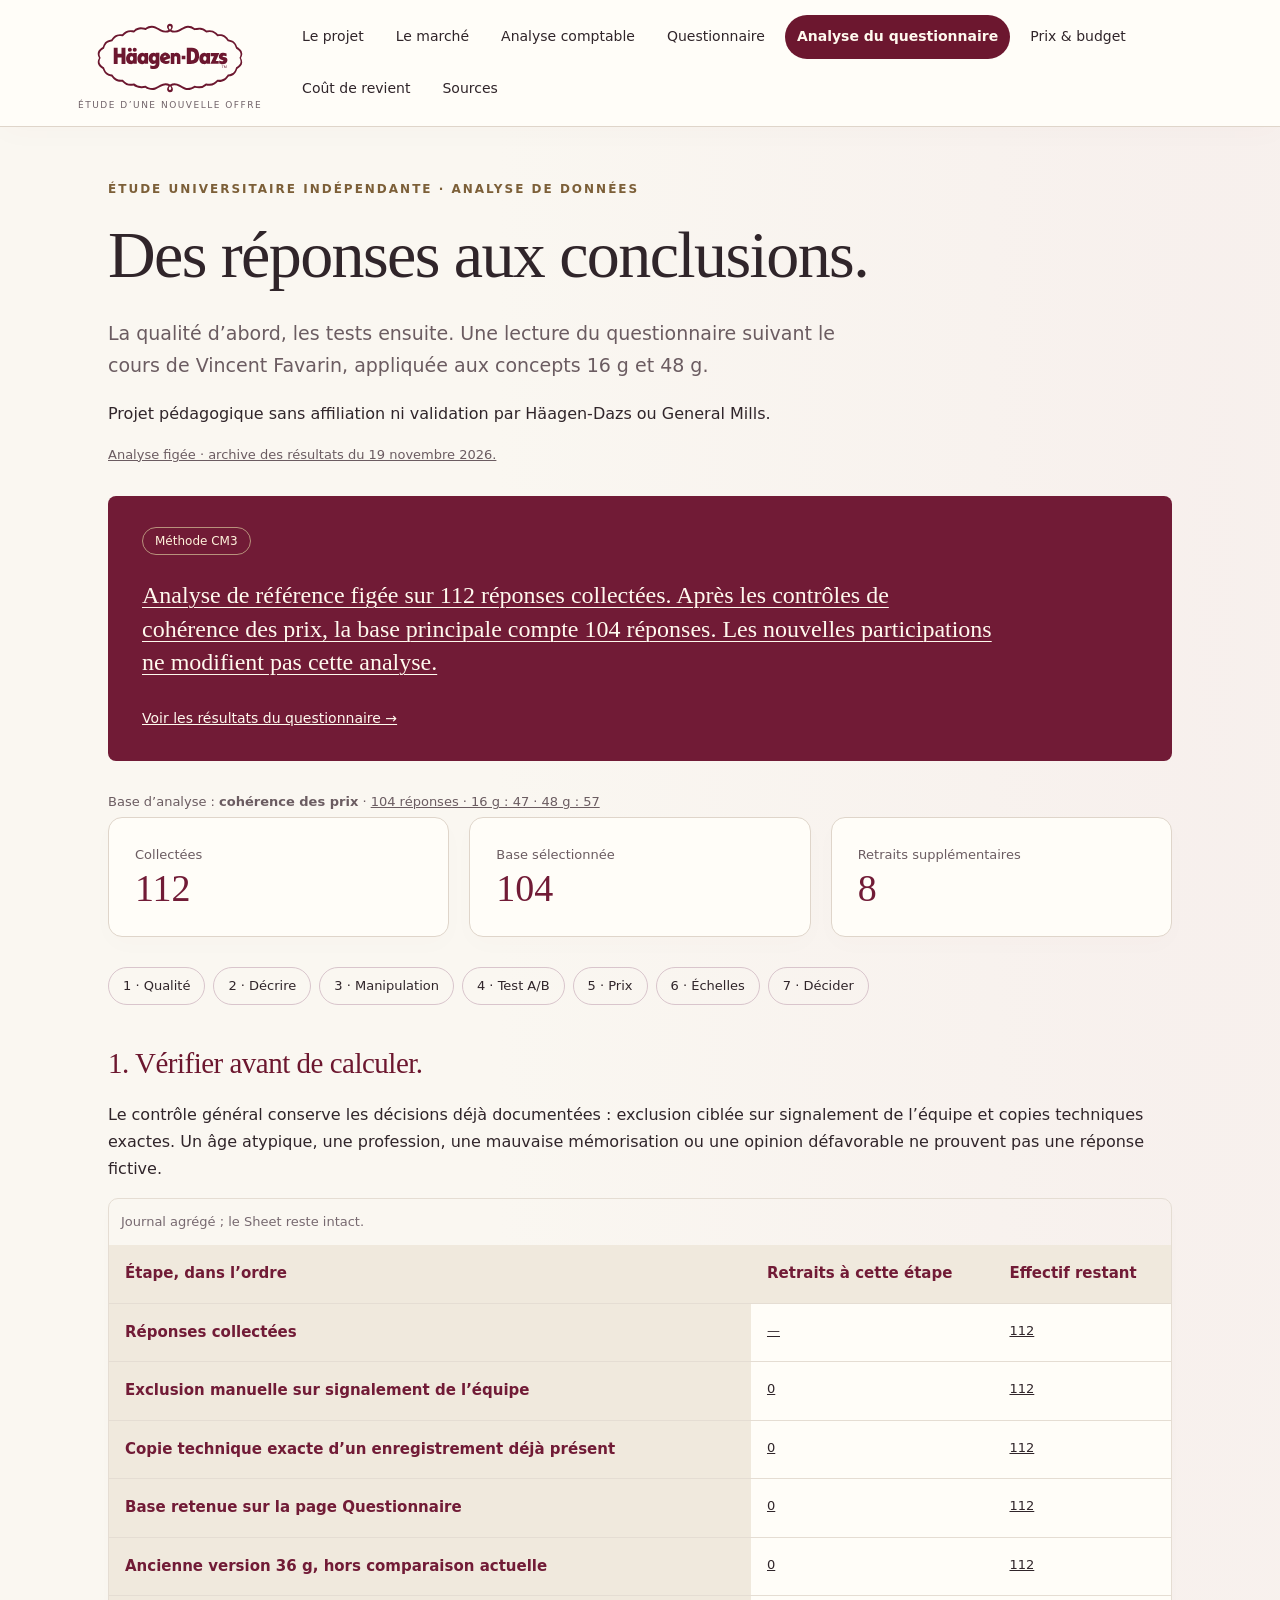
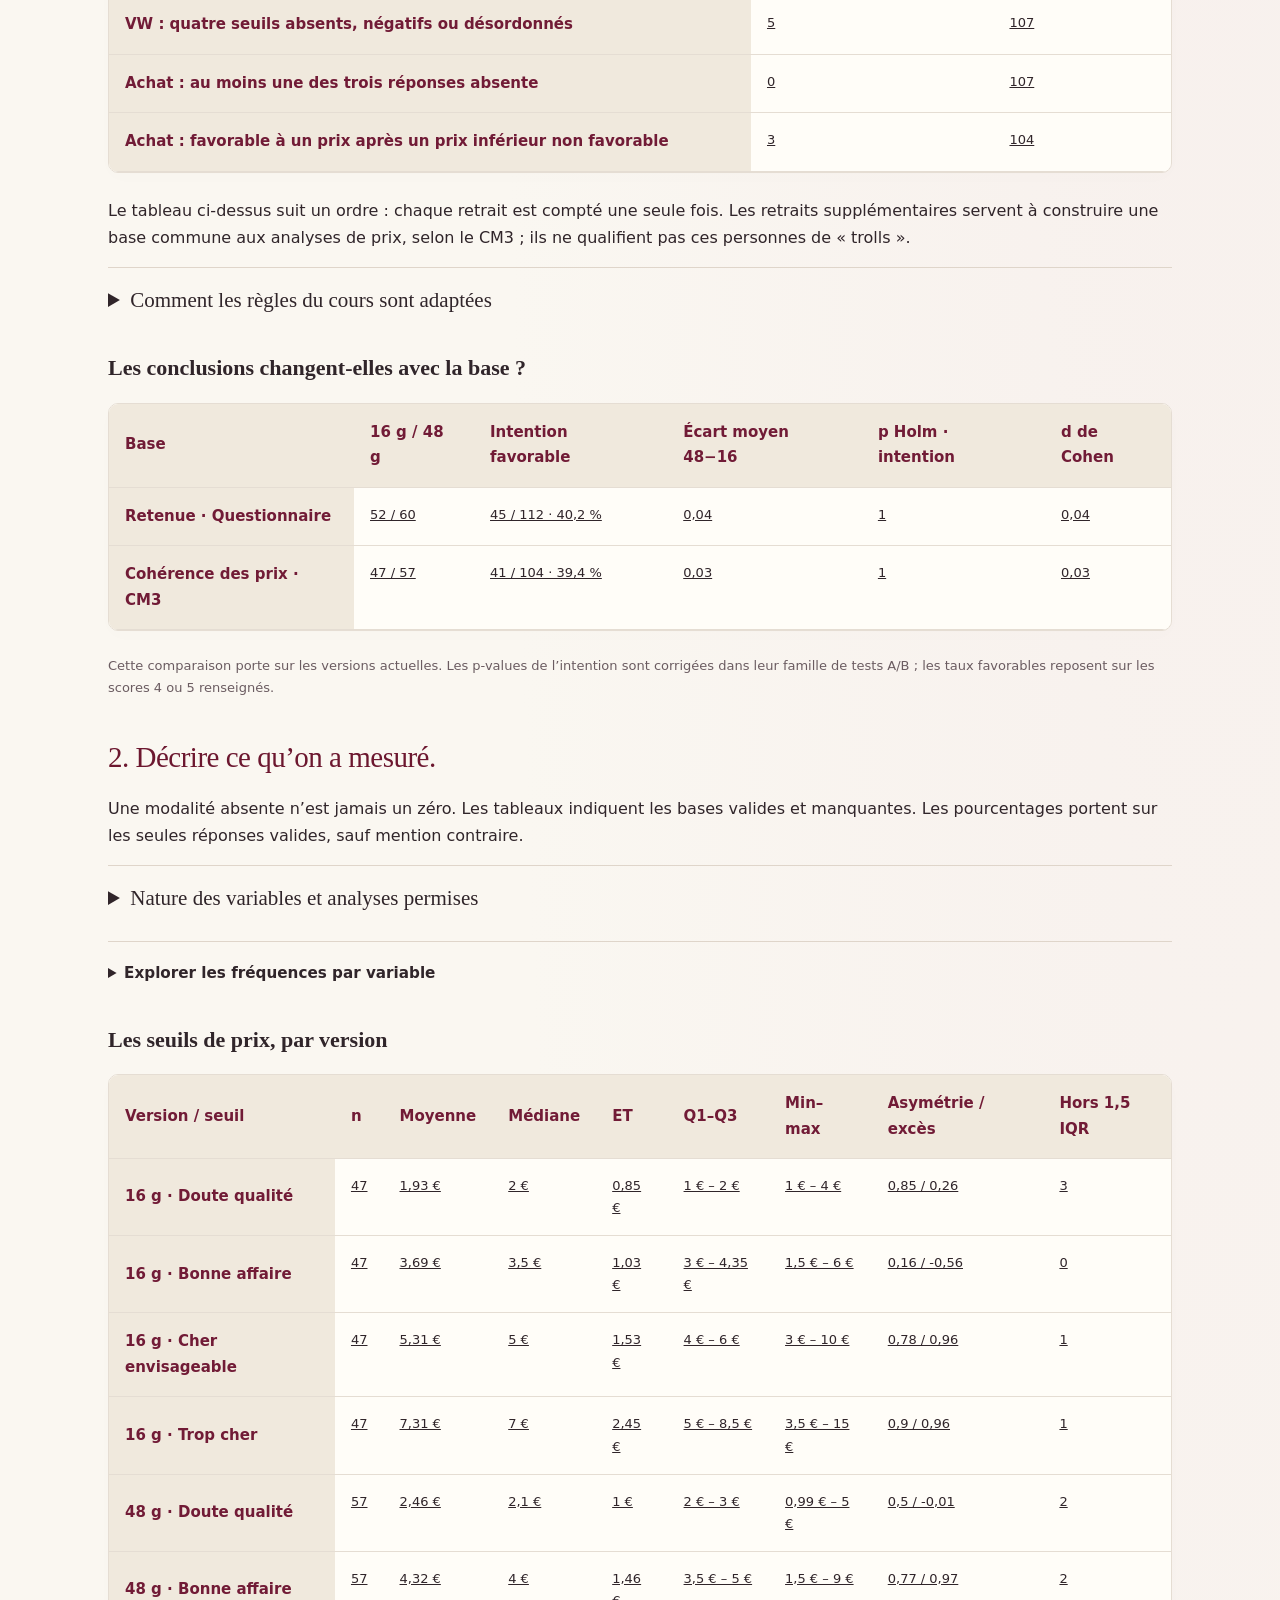
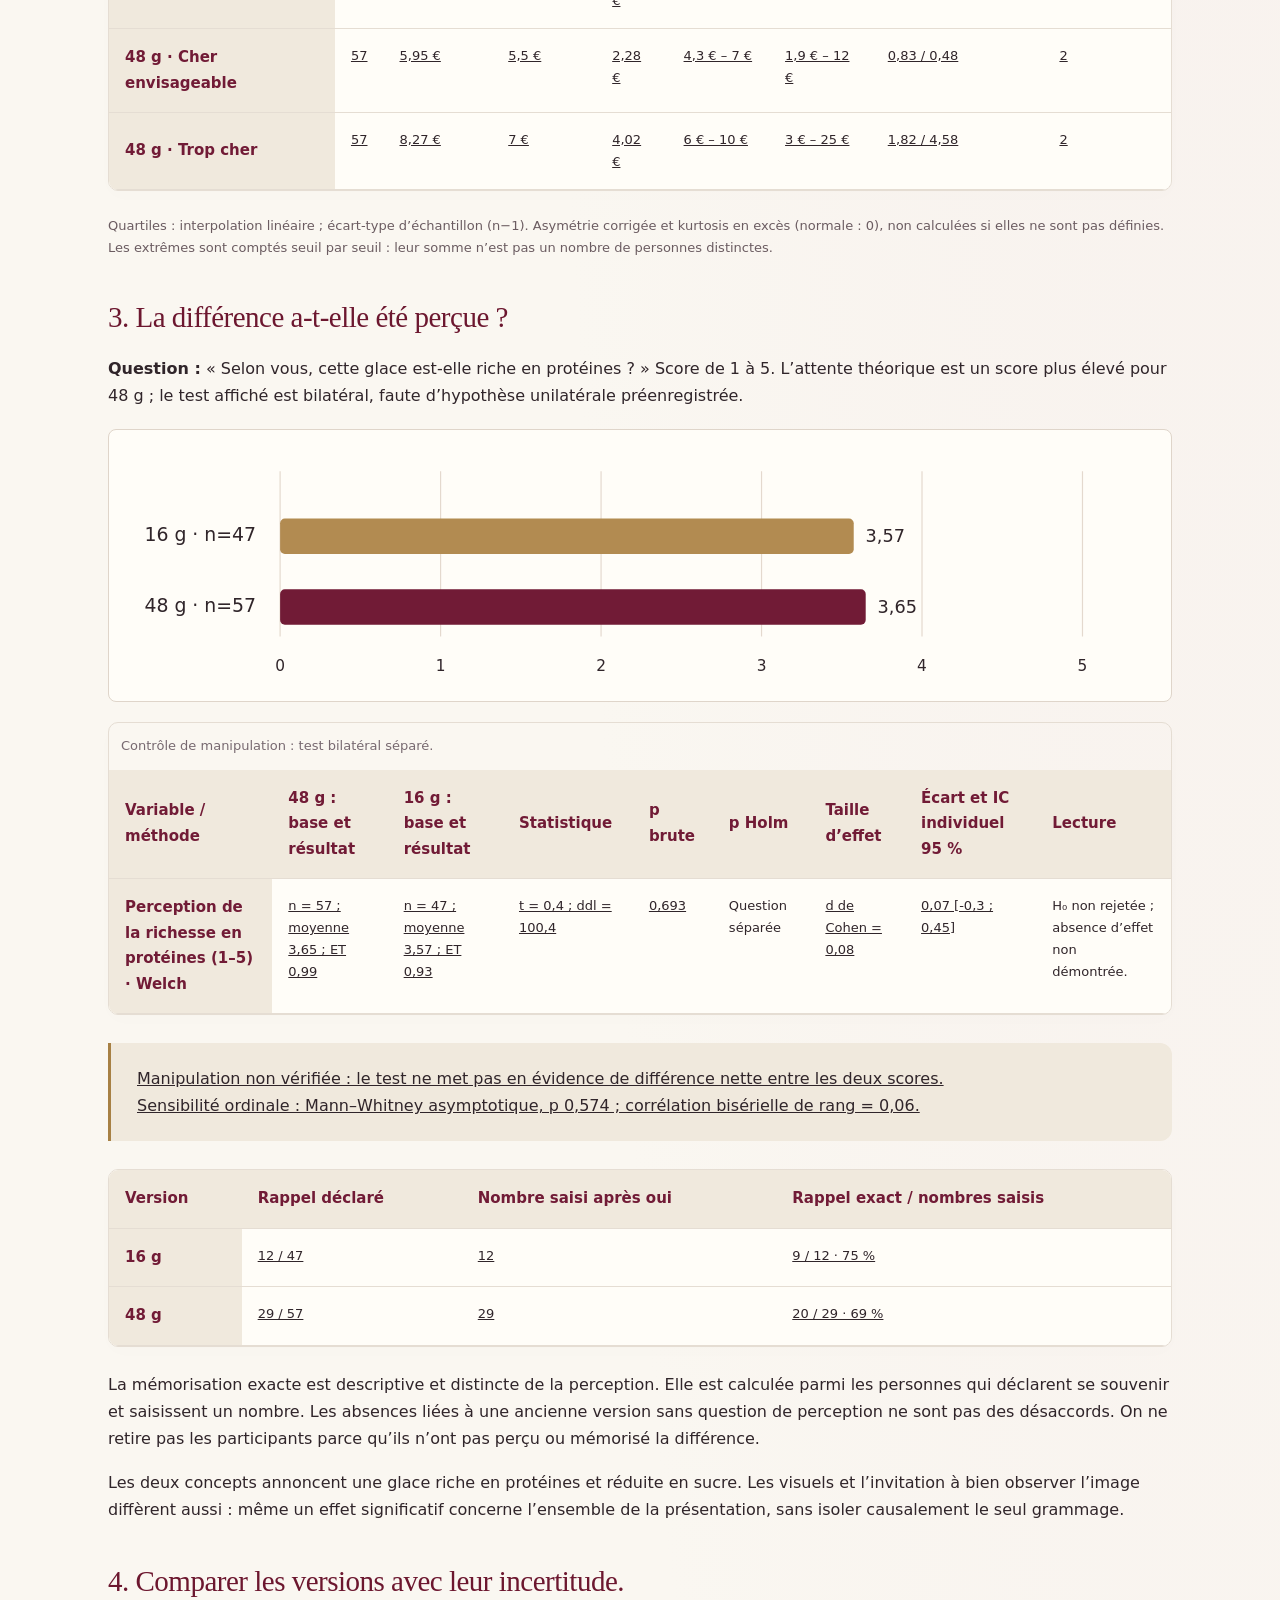
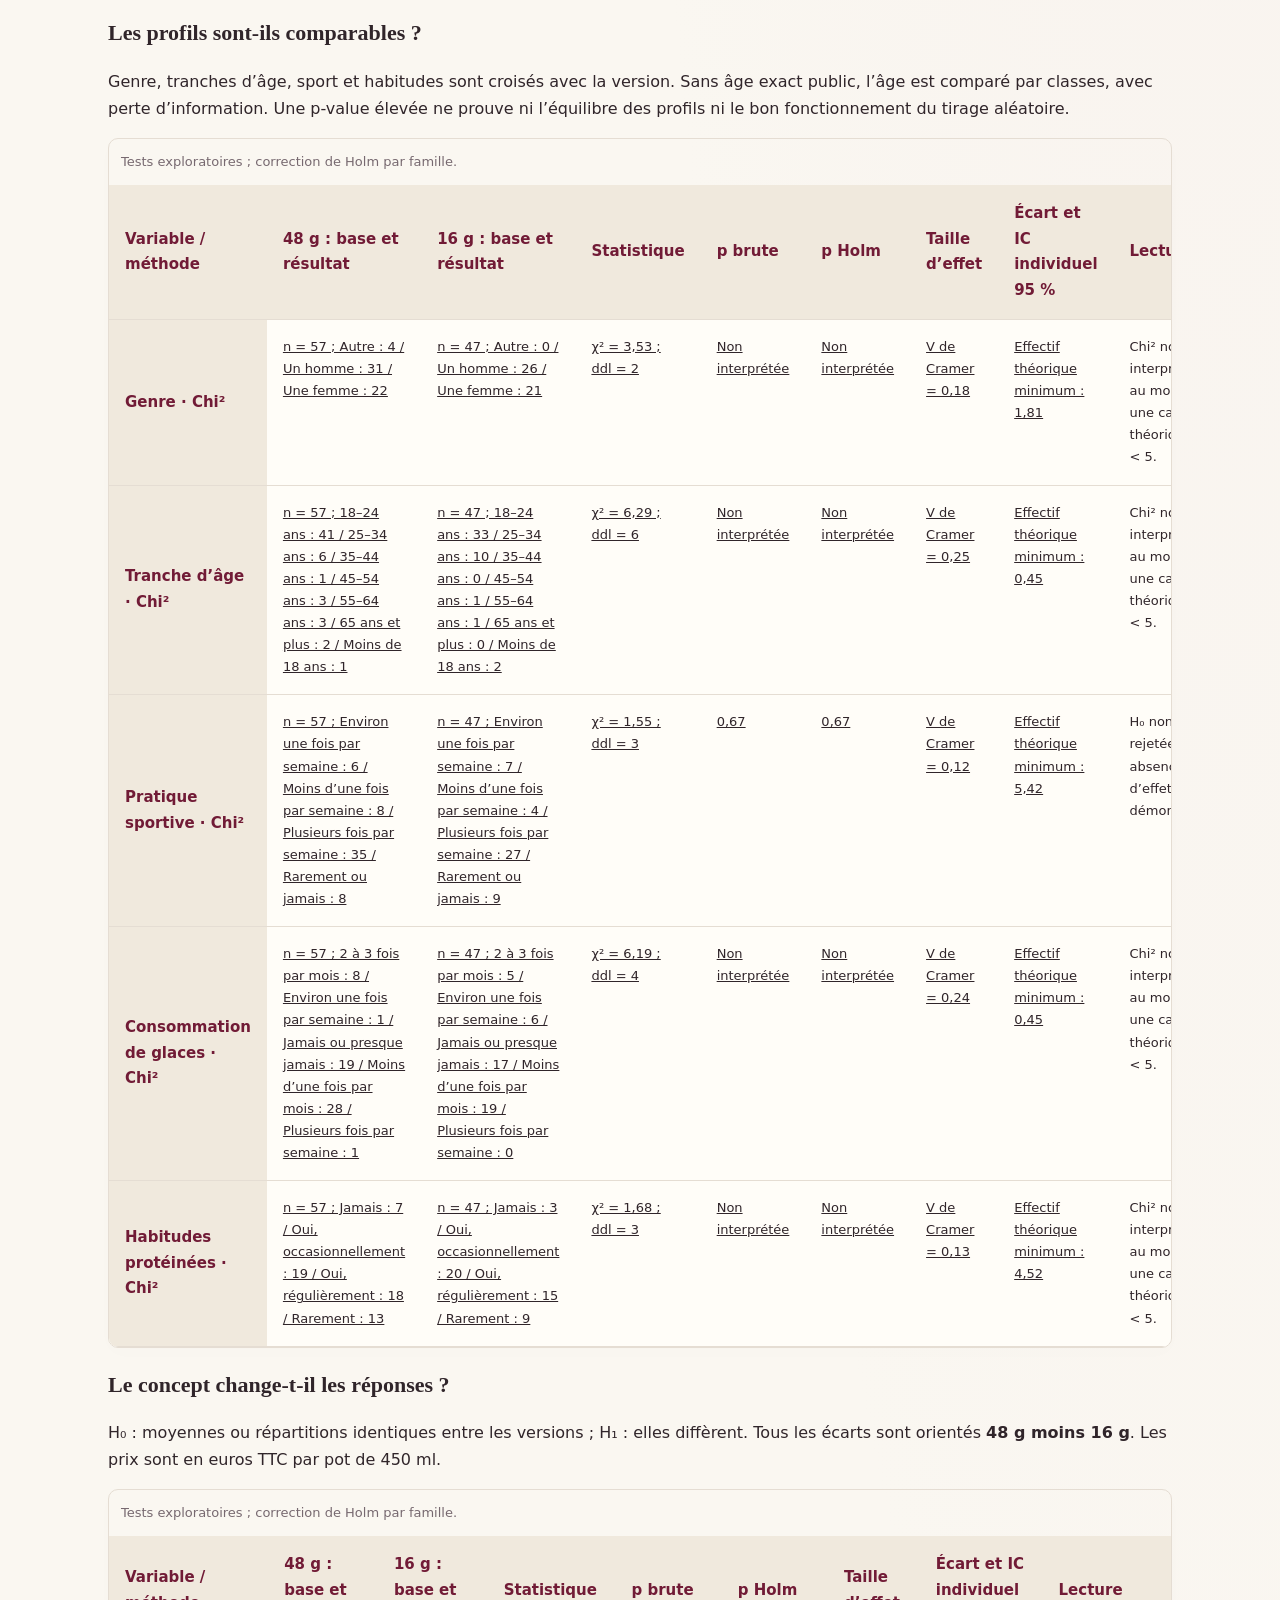
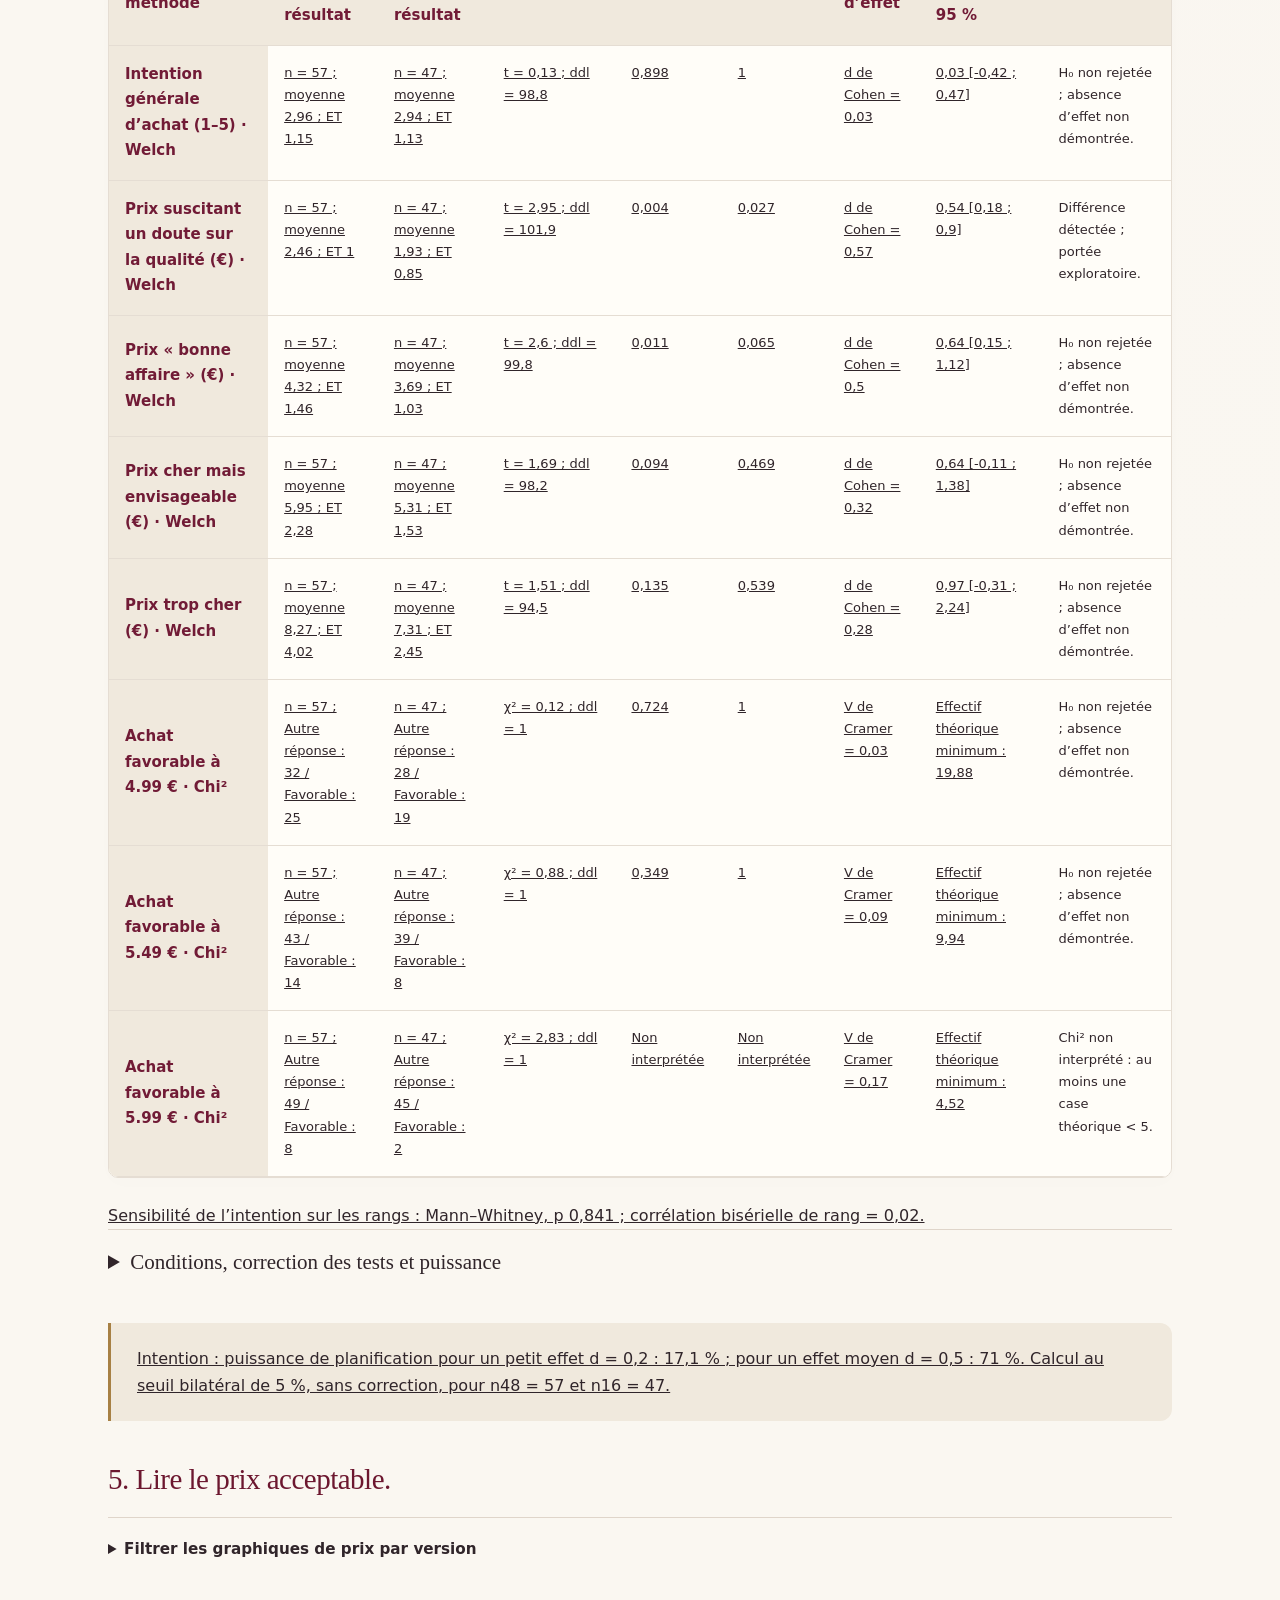
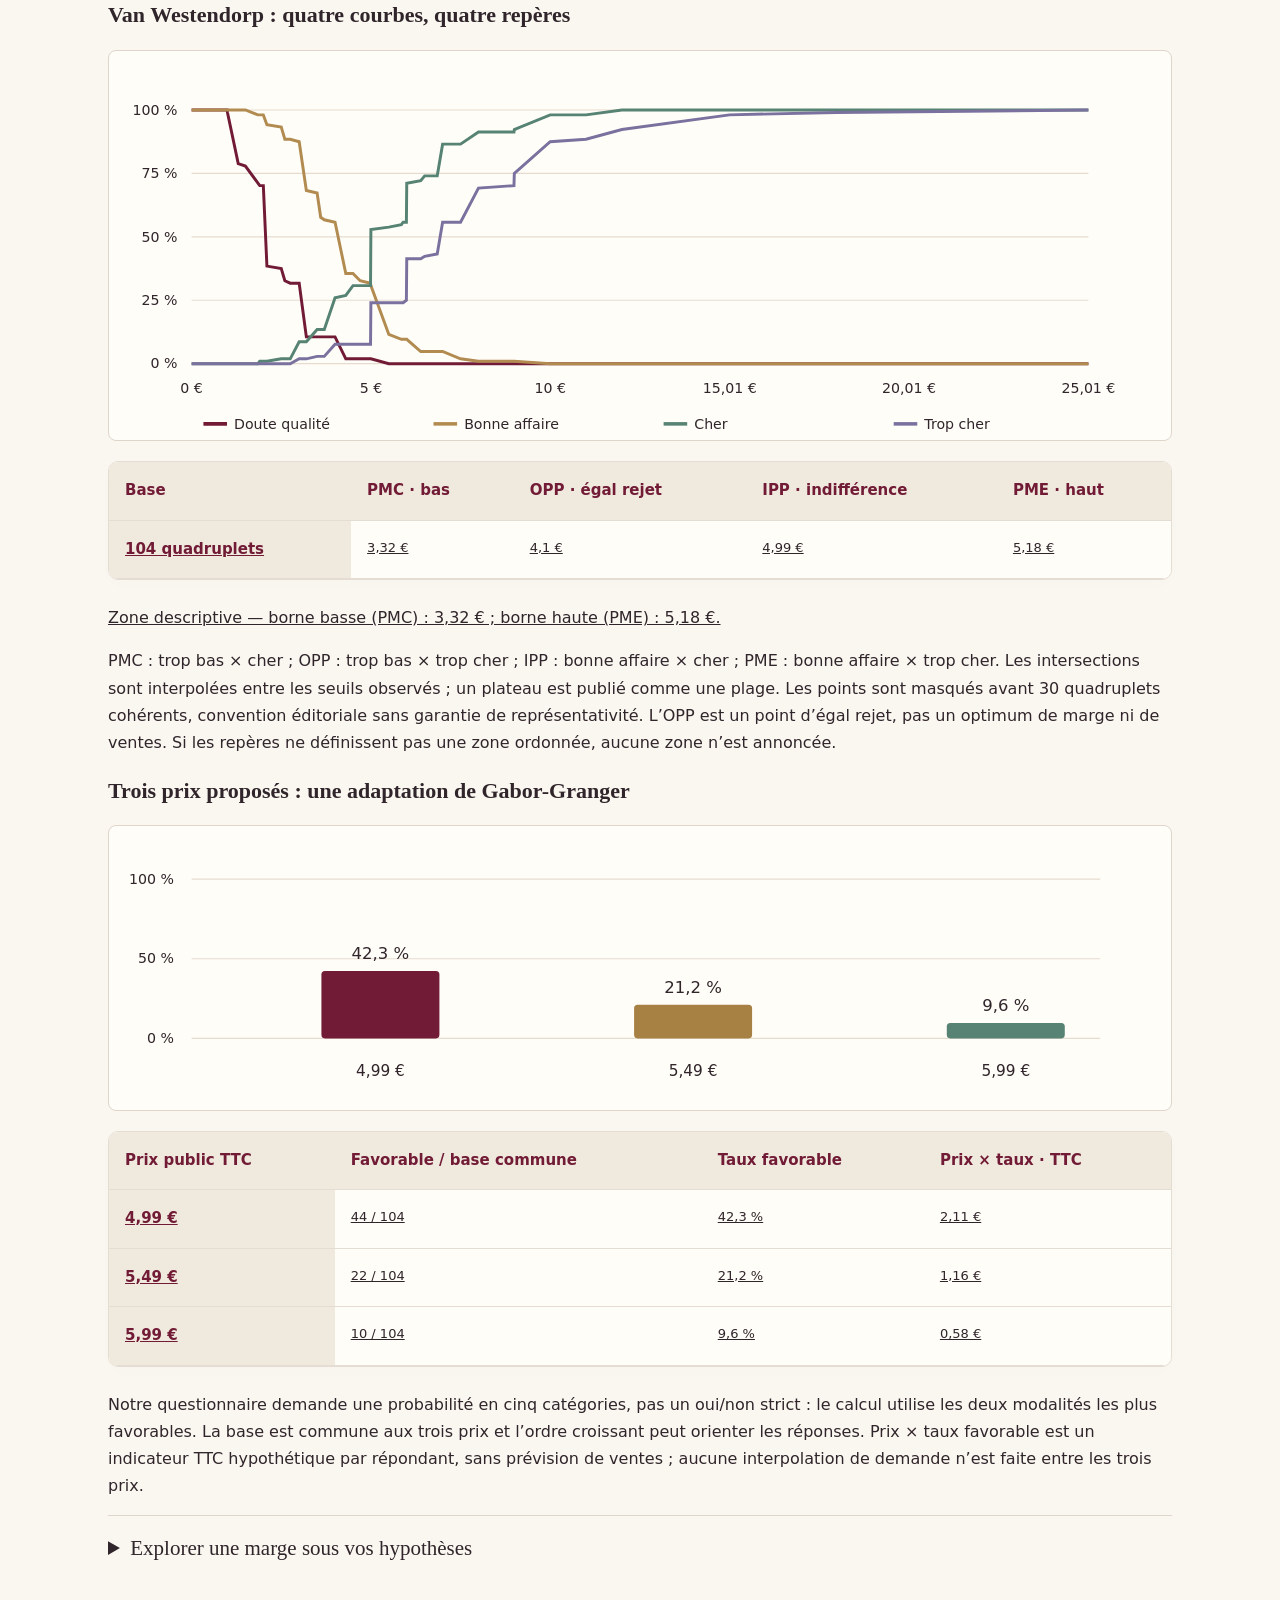
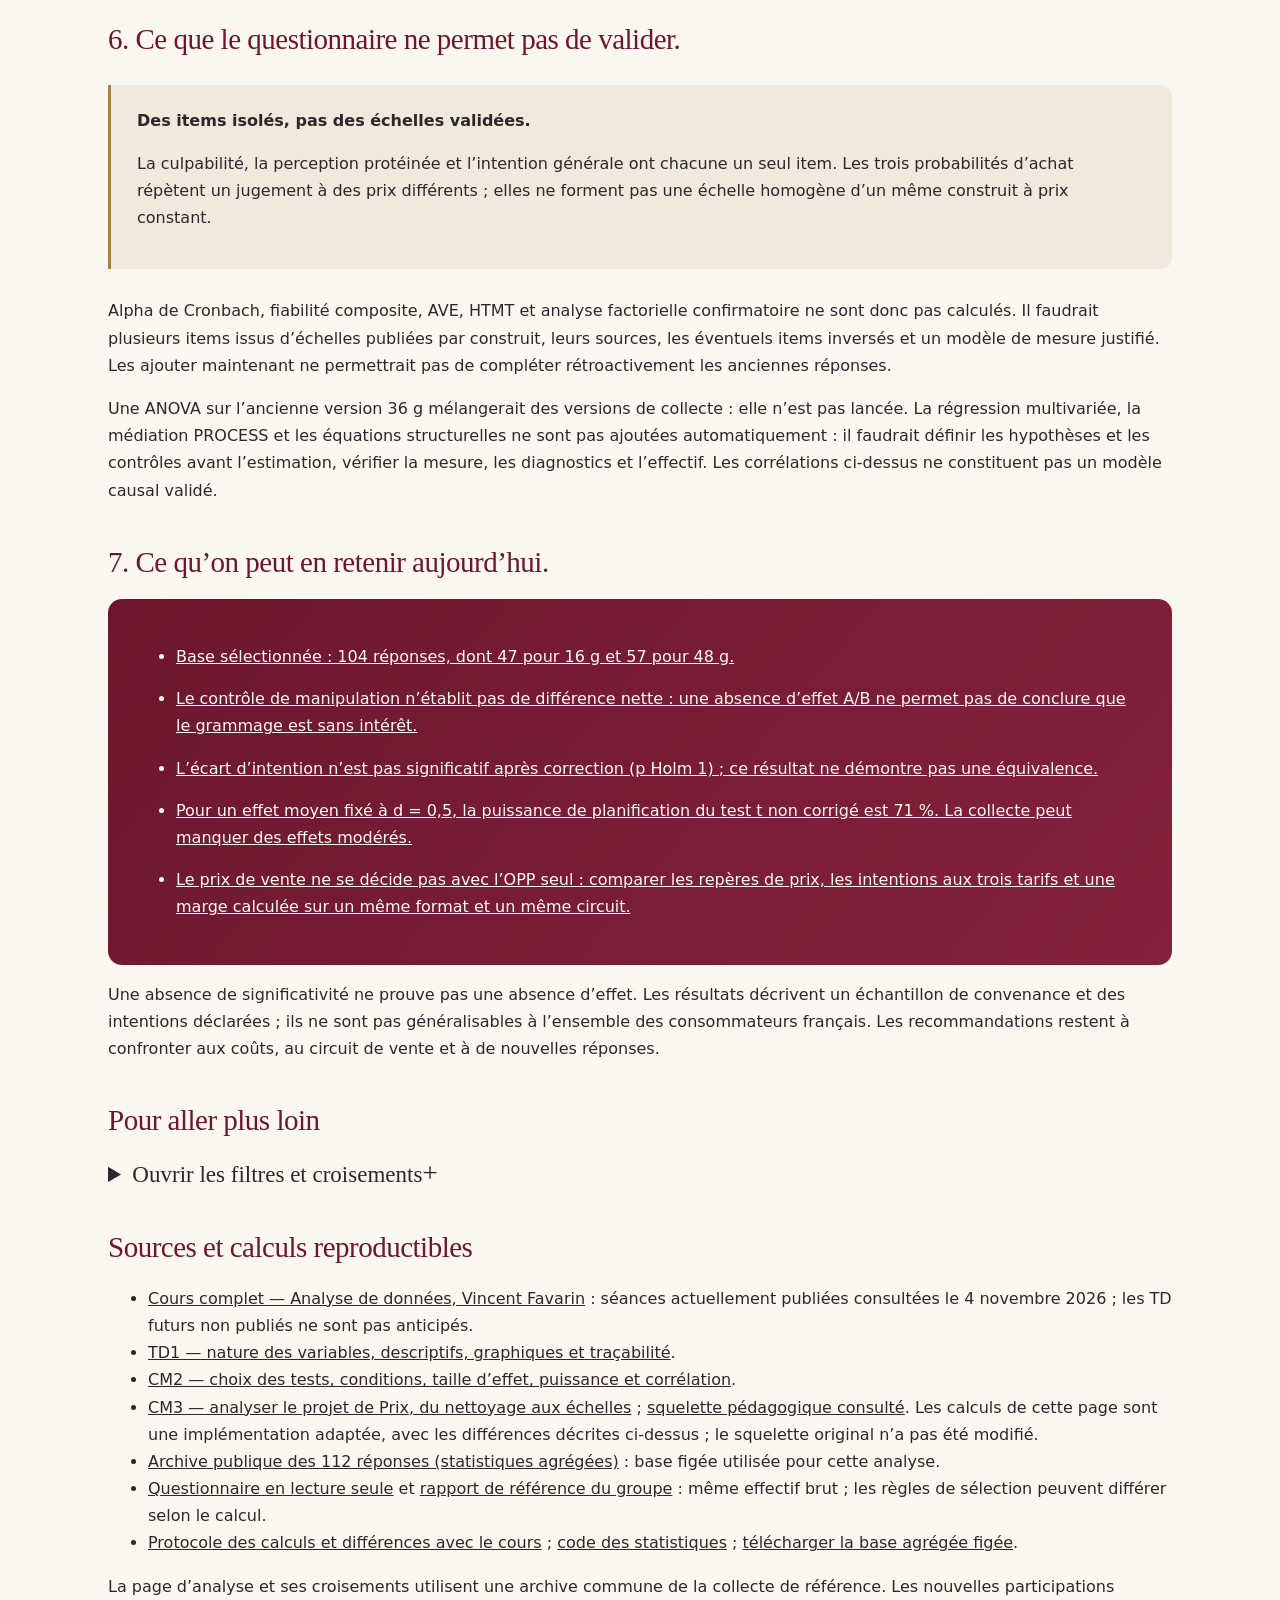
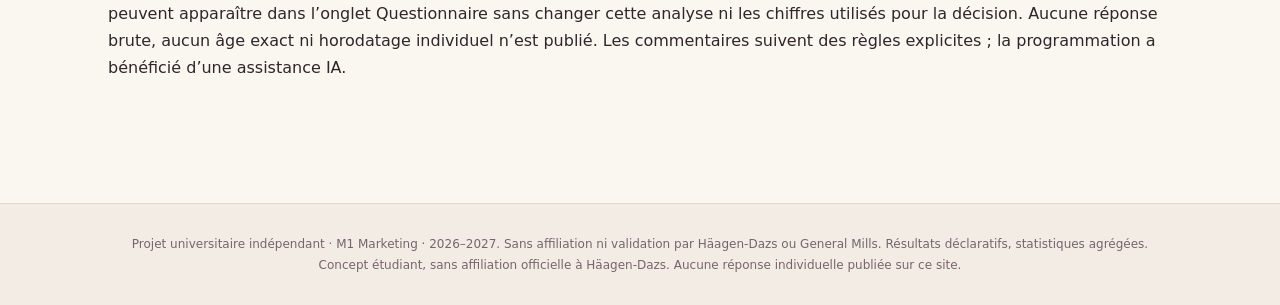
==== commit 7ed34043: "Rendre les sources du prix consultables et distinguer le scénario Lidl du prix observé" ====
--- a/analyse-questionnaire.html
+++ b/analyse-questionnaire.html
@@ -104,7 +104,7 @@
 <li><a href="https://data.iae-mod.fr/seances/seance-td-1.html" target="_blank" rel="noopener noreferrer">TD1 — nature des variables, descriptifs, graphiques et traçabilité</a>.</li>
 <li><a href="https://data.iae-mod.fr/seances/seance-cm-2.html" target="_blank" rel="noopener noreferrer">CM2 — choix des tests, conditions, taille d’effet, puissance et corrélation</a>.</li>
 <li><a href="https://data.iae-mod.fr/seances/seance-cm-3.html" target="_blank" rel="noopener noreferrer">CM3 — analyser le projet de Prix, du nettoyage aux échelles</a> ; <a href="https://github.com/VincentFavarin/analyse-projet-prix/tree/6deb7a41345b1f22abcd64fd46bc7cbfb25e57f1" target="_blank" rel="noopener noreferrer">squelette pédagogique consulté</a>. Les calculs de cette page sont une implémentation adaptée, avec les différences décrites ci-dessus ; le squelette original n’a pas été modifié.</li>
-<li><a href="https://docs.google.com/spreadsheets/d/1OYrRl9a1m4ecisvPufCnD8QVC_Vc8PwsiJupL_eqD7Y/edit?usp=sharing" target="_blank" rel="noopener noreferrer">Réponses au questionnaire — Google Sheet, onglet Réponses</a> : fichier de collecte évolutif ; il n’alimente plus les résultats de cette analyse.</li>
+<li><a href="data/analyse-112/questionnaire.json" target="_blank" rel="noopener noreferrer">Archive publique des 112 réponses (statistiques agrégées)</a> : base figée utilisée pour cette analyse.</li>
 <li><a href="questionnaire-formulaire.html">Questionnaire en lecture seule</a> et <a href="https://htmlpreview.github.io/?https://gist.githubusercontent.com/rofaure7/0cea6df263632d2b98cf973634b2cc2a/raw/rapport_prix_complet.html" target="_blank" rel="noopener noreferrer">rapport de référence du groupe</a> : même effectif brut ; les règles de sélection peuvent différer selon le calcul.</li>
 <li><a href="https://github.com/WilliamFournialUCA/haagen-dazs-proteines/blob/main/docs/analyse-questionnaire.md" target="_blank" rel="noopener noreferrer">Protocole des calculs et différences avec le cours</a> ; <a href="https://github.com/WilliamFournialUCA/haagen-dazs-proteines/blob/main/scripts/questionnaire_analysis.py" target="_blank" rel="noopener noreferrer">code des statistiques</a> ; <a href="data/analyse-112/questionnaire.json" download>télécharger la base agrégée figée</a>.</li>
 </ul><p>La page d’analyse et ses croisements utilisent une archive commune de la collecte de référence. Les nouvelles participations peuvent apparaître dans l’onglet Questionnaire sans changer cette analyse ni les chiffres utilisés pour la décision. Aucune réponse brute, aucun âge exact ni horodatage individuel n’est publié. Les commentaires suivent des règles explicites ; la programmation a bénéficié d’une assistance IA.</p></section>
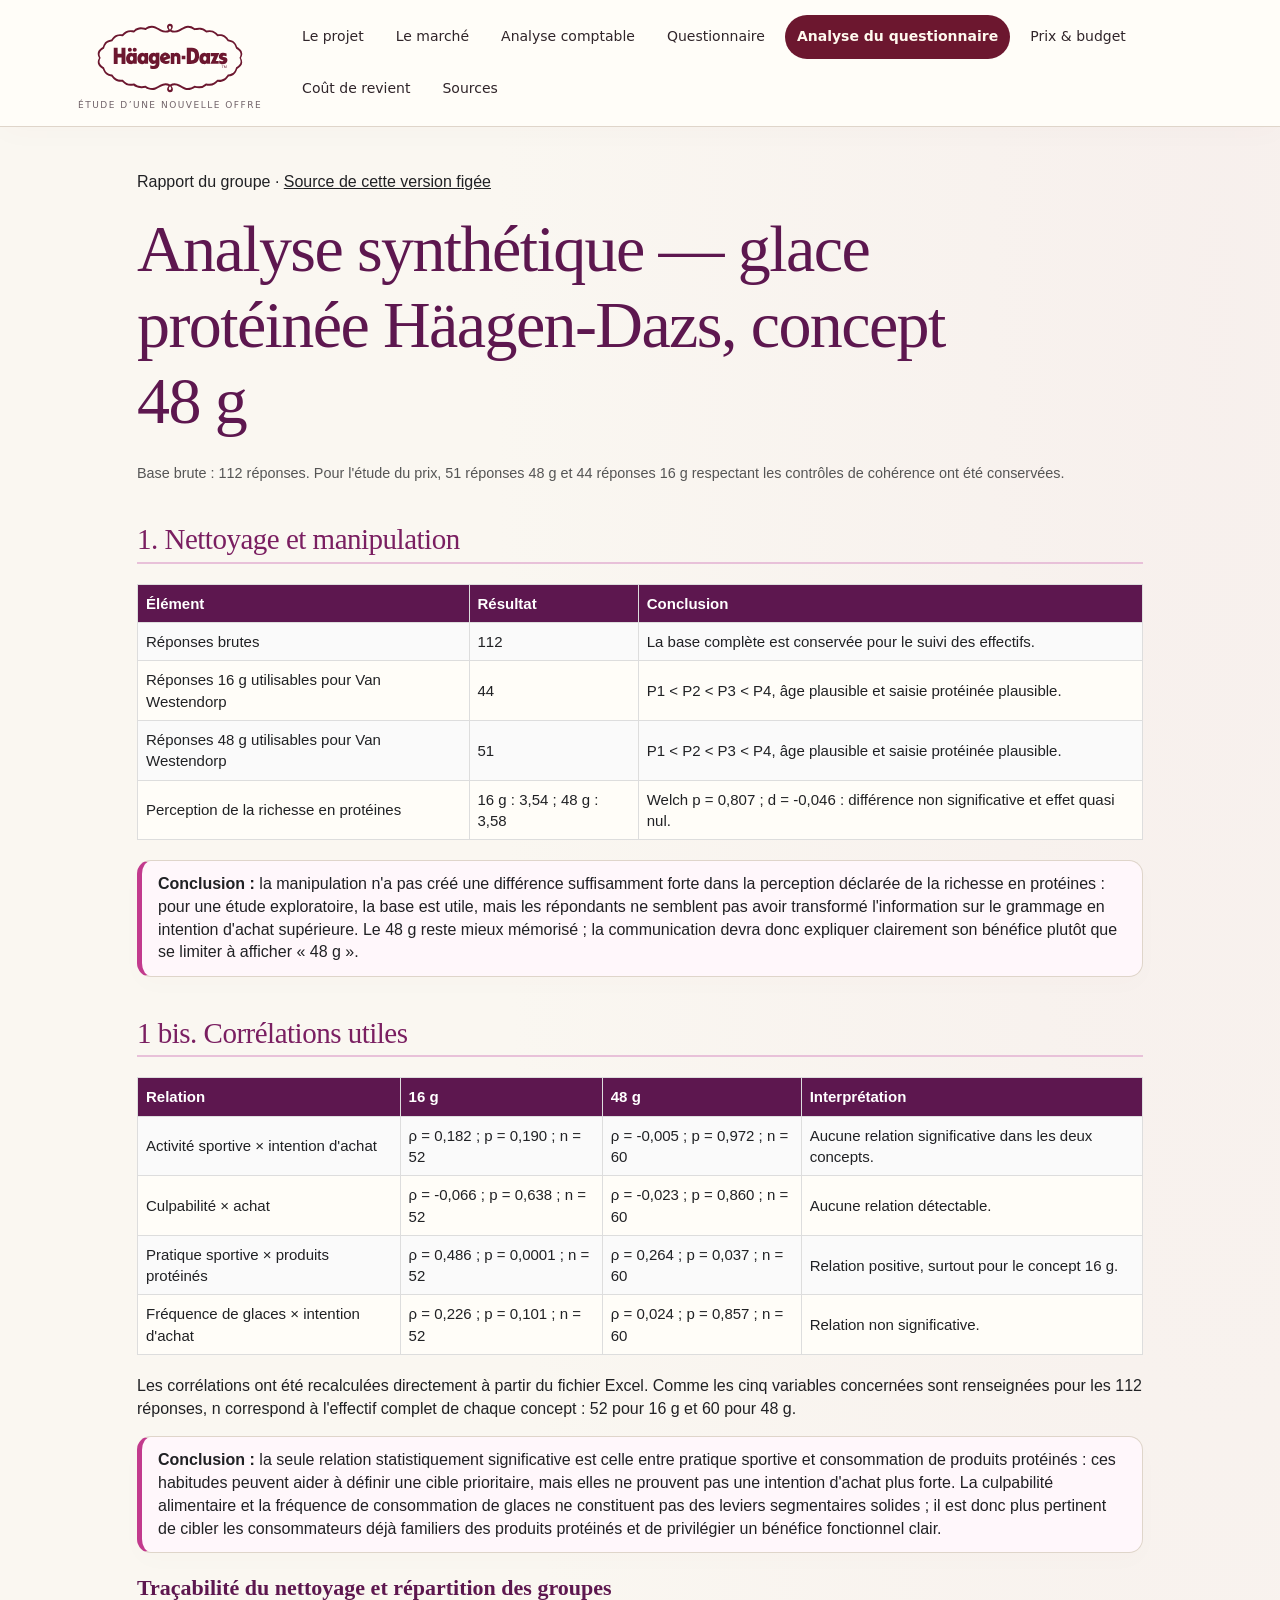
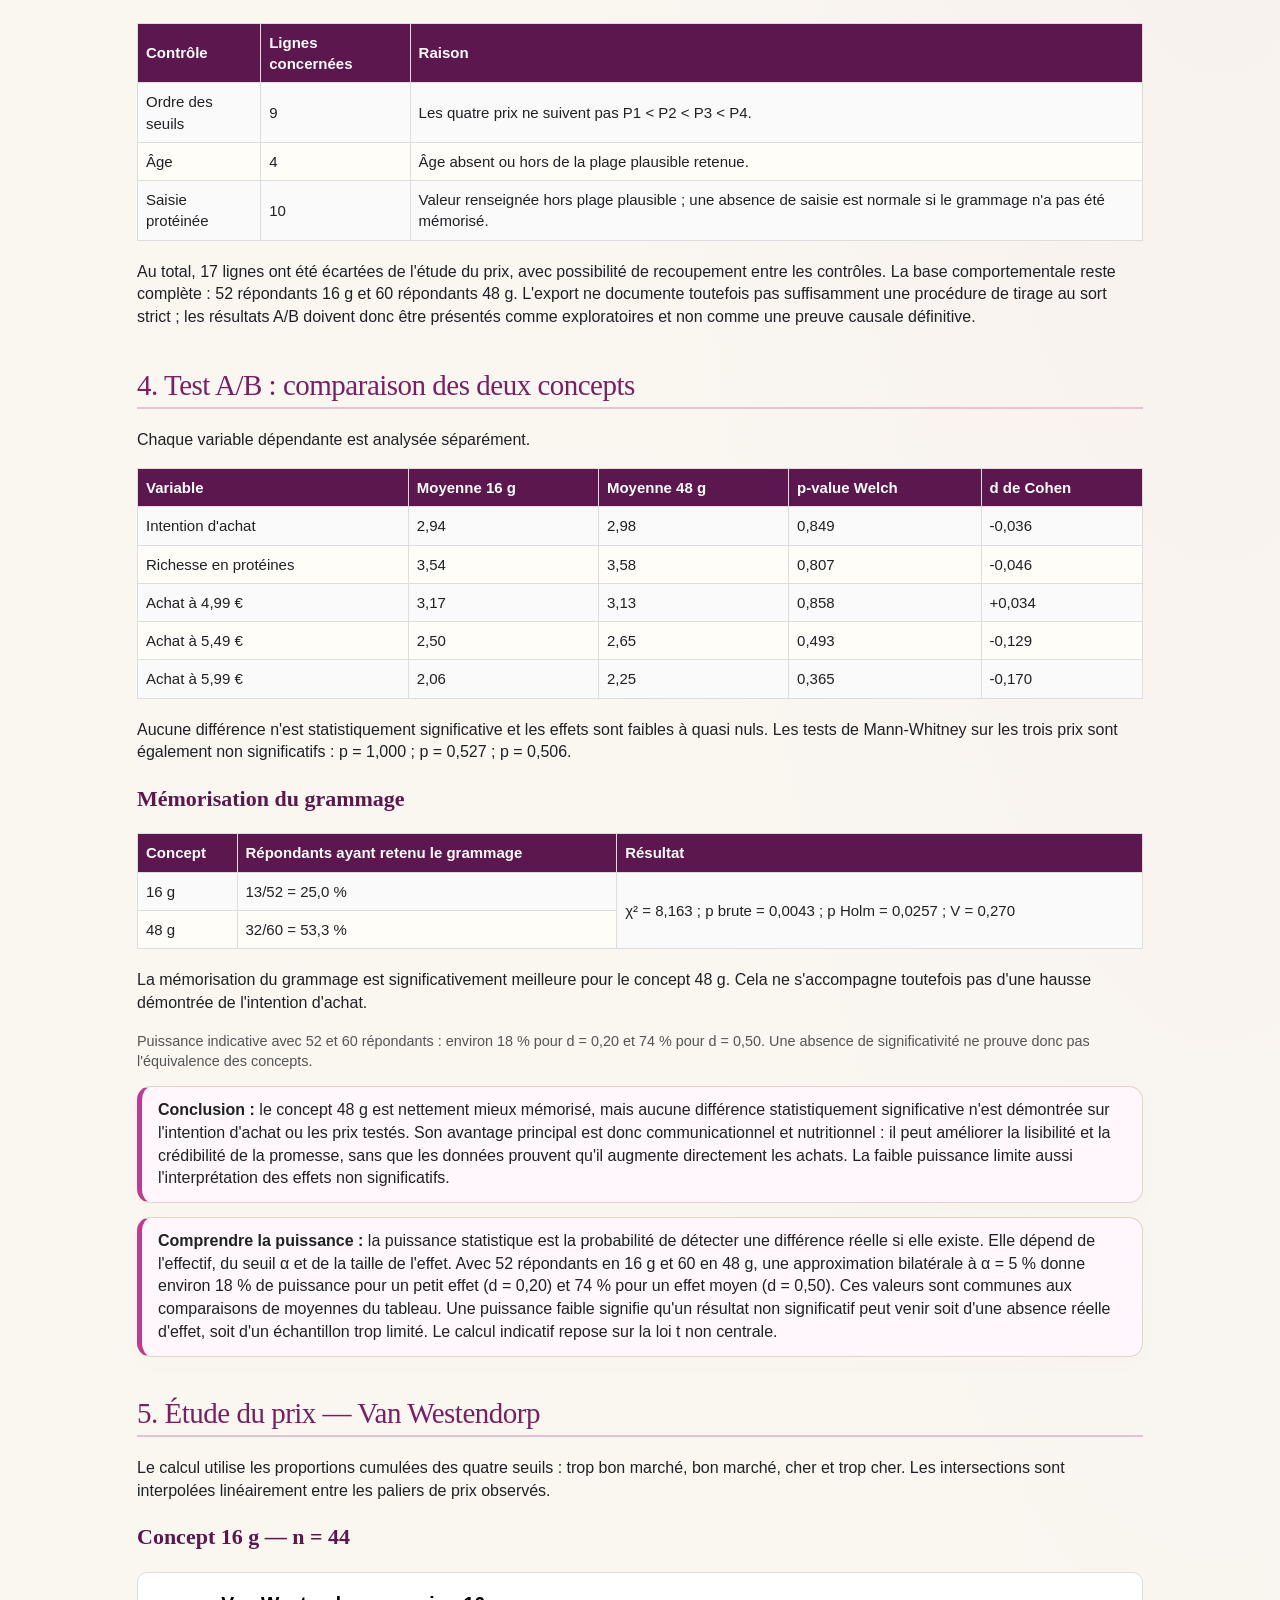
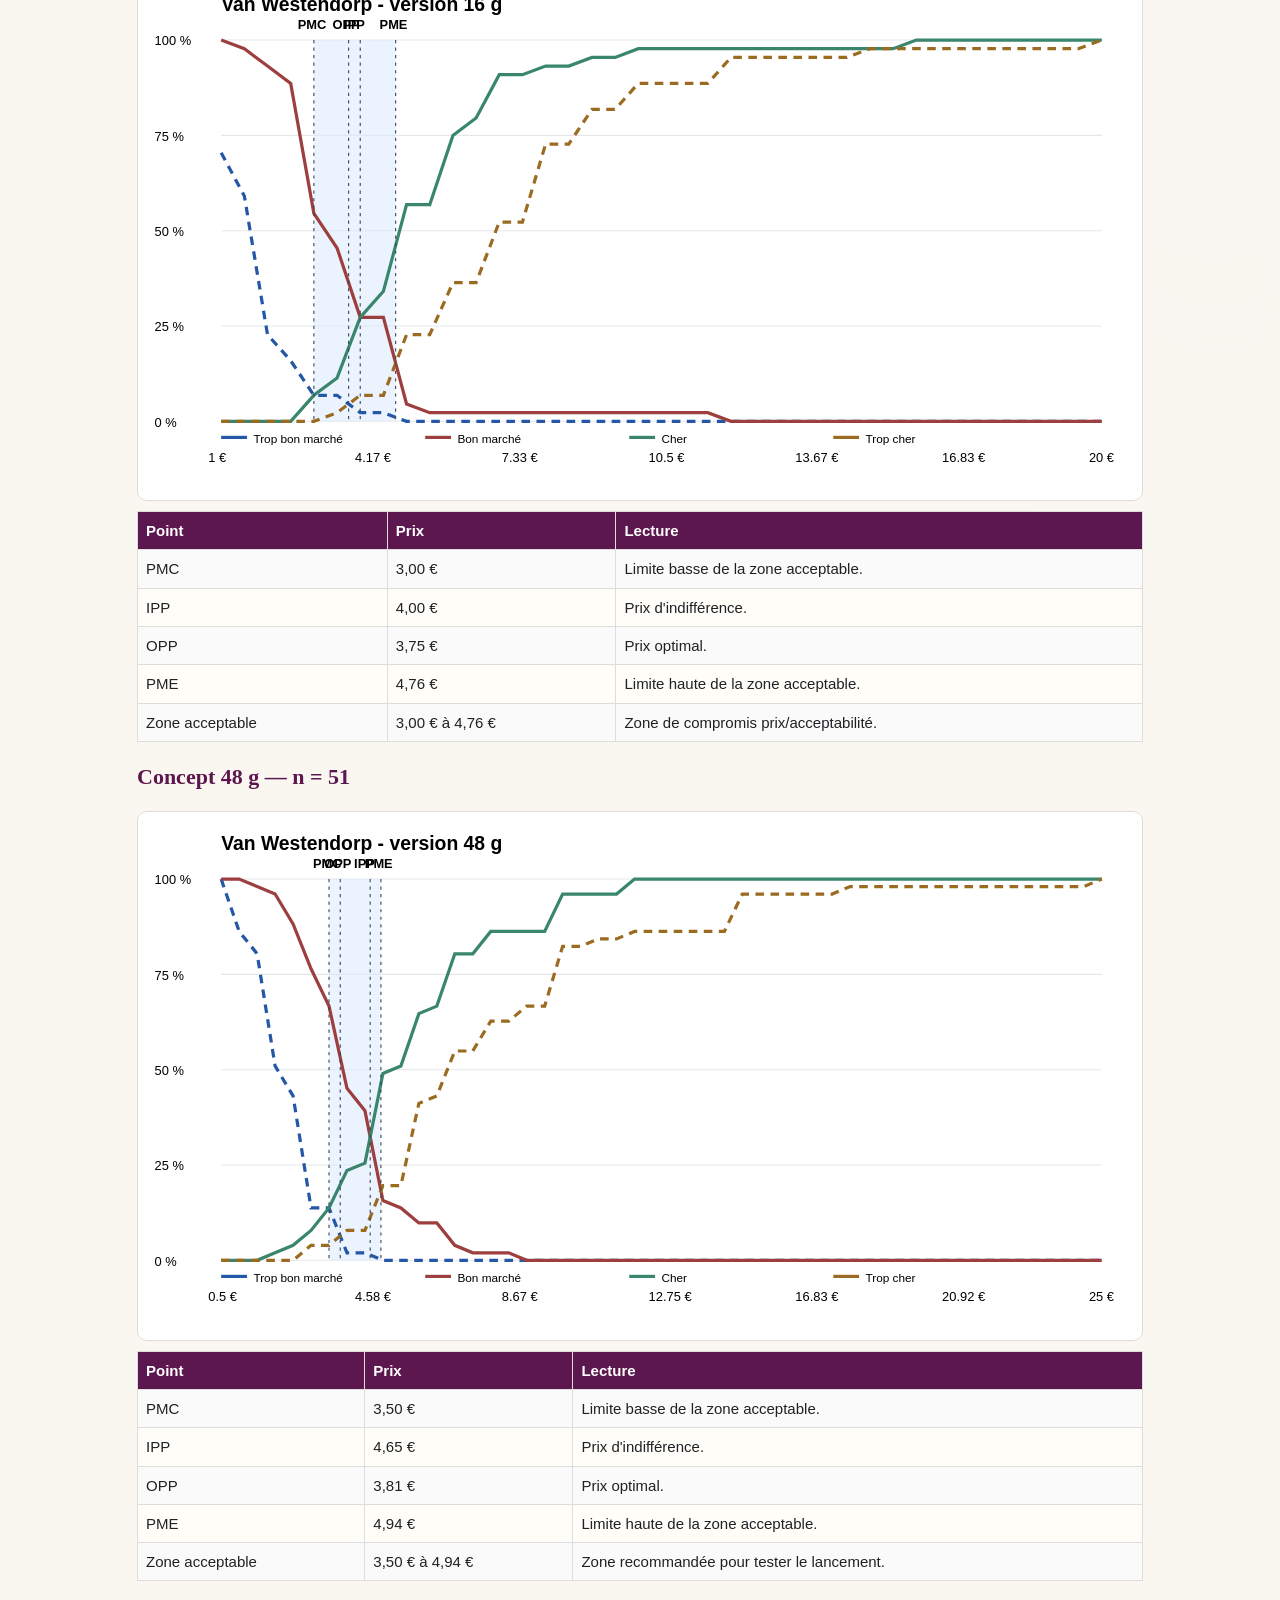
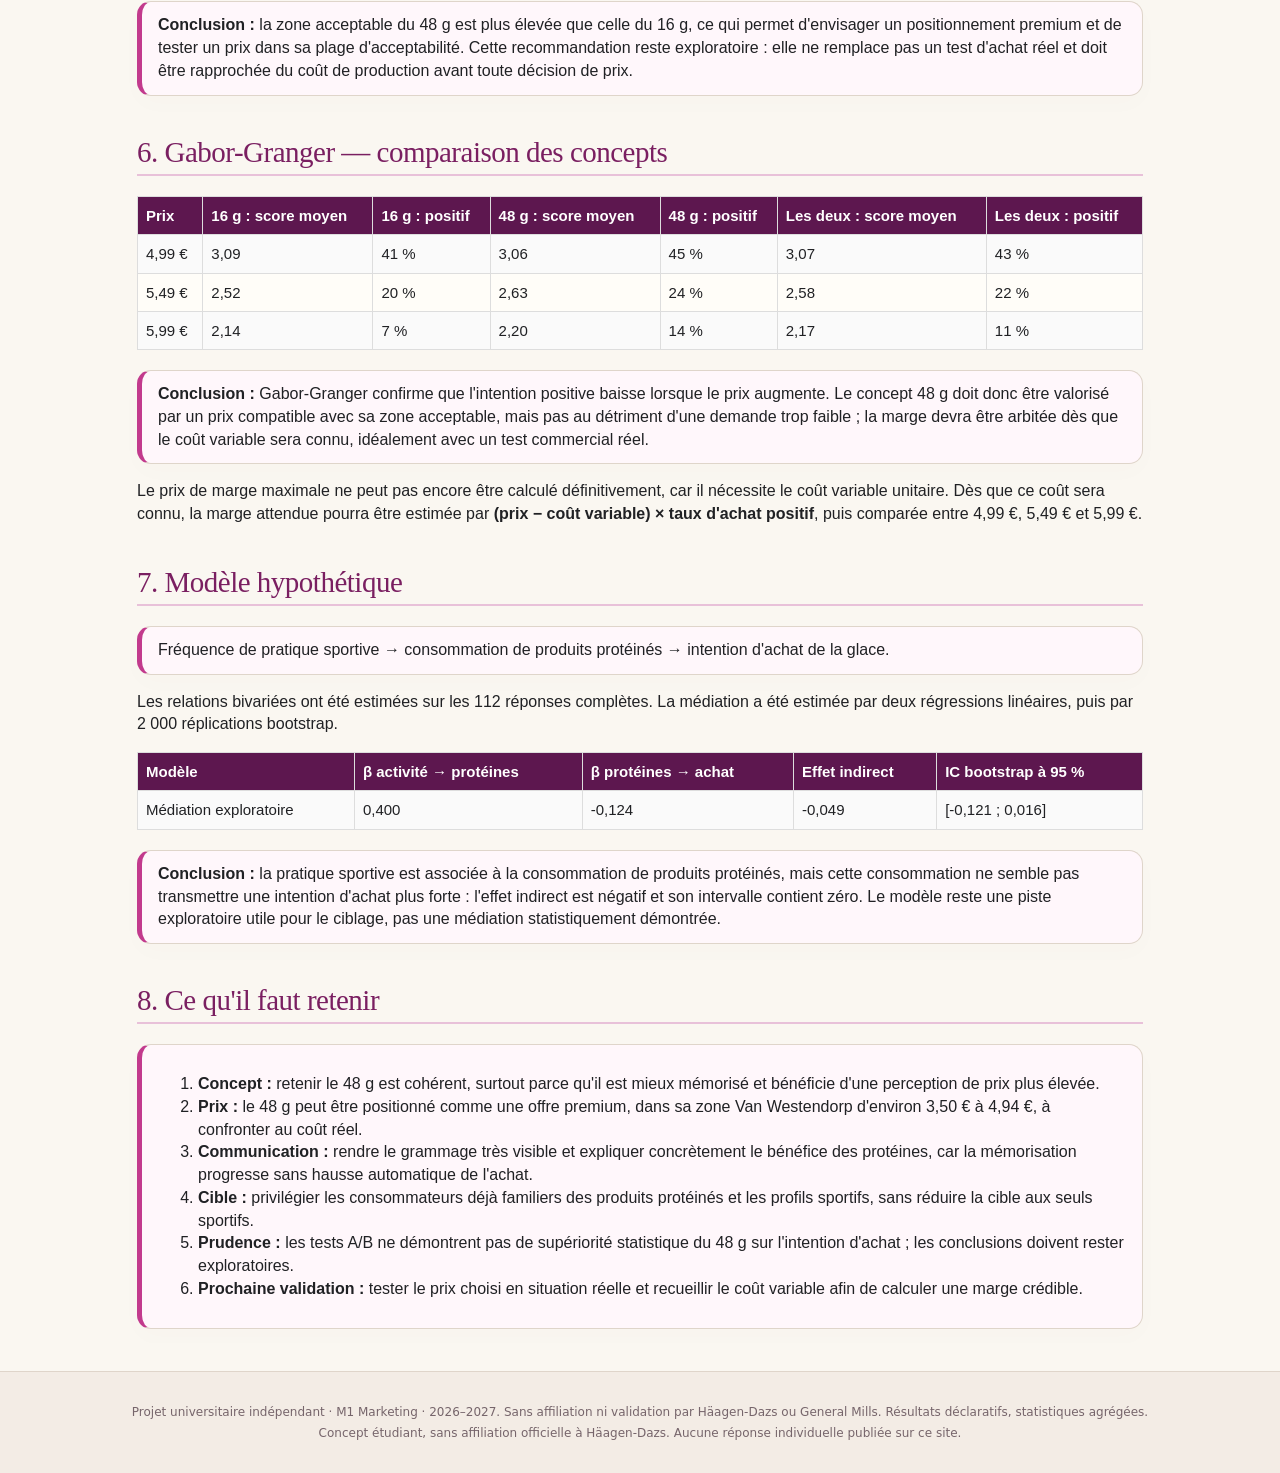
==== commit 40ce73ac: "Publier le rapport figé de Robin à la place de l’analyse précédente" ====
--- a/analyse-questionnaire.html
+++ b/analyse-questionnaire.html
@@ -1,111 +1,73 @@
-<!doctype html><html lang="fr"><head><meta charset="utf-8"><meta name="viewport" content="width=device-width,initial-scale=1"><meta name="description" content="Analyse du questionnaire selon le cours : qualité des données, manipulation, tests A/B, tailles d’effet et prix."><title>Analyse du questionnaire · Häagen-Dazs — Projet de groupe</title><link rel="stylesheet" href="style.css?v=20261012-front"><link rel="stylesheet" href="questionnaire.css?v=20261020-dashboard"><link rel="stylesheet" href="analyse-questionnaire.css?v=20261120-lecture"></head><body><div class="reading-progress" aria-hidden="true"></div><a class="skip" href="#contenu">Aller au contenu</a><header><div><a class="brand" href="index.html"><img class="brand-logo" src="assets/haagen-dazs-logo.svg" width="206" height="108" alt="Häagen-Dazs"><small>ÉTUDE D’UNE NOUVELLE OFFRE</small></a><nav aria-label="Navigation principale"><a href="index.html">Le projet</a><a href="marche.html">Le marché</a><a href="comptes.html">Analyse comptable</a><a href="questionnaire.html">Questionnaire</a><a href="analyse-questionnaire.html" aria-current="page">Analyse du questionnaire</a><a href="prix.html">Prix &amp; budget</a><a href="couts.html">Coût de revient</a><a href="sources.html">Sources</a></nav></div></header><main id="contenu">
-<div class="eyebrow">Étude universitaire indépendante · Analyse de données</div>
-<h1>Des réponses aux conclusions.</h1>
-<p class="lead">La qualité d’abord, les tests ensuite. Une lecture du questionnaire suivant le cours de Vincent Favarin, appliquée aux concepts 16 g et 48 g.</p>
-<p>Projet pédagogique sans affiliation ni validation par Häagen-Dazs ou General Mills.</p>
-<p id="analysis-date" class="label">Chargement de la base figée de l’analyse…</p>
-<p id="analysis-loading" role="status">Chargement des analyses…</p><noscript>Activez JavaScript pour afficher les résultats calculés. Les liens vers le cours et la méthode restent disponibles.</noscript>
-<div id="analysis-content" hidden>
-<div class="analysis-intro"><span class="tag">Méthode CM3</span><p id="analysis-takeaway"></p><a href="questionnaire.html">Voir les résultats du questionnaire →</a></div>
-<p class="label analysis-base-line">Base d’analyse : <strong id="analysis-base-label">cohérence des prix</strong> · <span id="analysis-base-count"></span></p>
-
-<div class="grid" id="analysis-metrics"></div>
-<nav class="results-nav" aria-label="Plan de l’analyse"><a href="#analyse-qualite">1 · Qualité</a><a href="#analyse-descriptifs">2 · Décrire</a><a href="#analyse-manipulation">3 · Manipulation</a><a href="#analyse-ab">4 · Test A/B</a><a href="#analyse-prix">5 · Prix</a><a href="#analyse-echelles">6 · Échelles</a><a href="#analyse-conclusions">7 · Décider</a></nav>
-<section id="analyse-qualite"><h2>1. Vérifier avant de calculer.</h2>
-<p>Le contrôle général conserve les décisions déjà documentées : exclusion ciblée sur signalement de l’équipe et copies techniques exactes. Un âge atypique, une profession, une mauvaise mémorisation ou une opinion défavorable ne prouvent pas une réponse fictive.</p>
-<div id="analysis-flow"></div>
-<p>Le tableau ci-dessus suit un ordre : chaque retrait est compté une seule fois. Les retraits supplémentaires servent à construire une base commune aux analyses de prix, selon le CM3 ; ils ne qualifient pas ces personnes de « trolls ».</p>
-<details><summary>Comment les règles du cours sont adaptées</summary>
-<ul><li><strong>Van Westendorp :</strong> quatre prix numériques et non négatifs, ordonnés de « doute sur la qualité » à « trop cher ». Les égalités sont acceptées. Un quadruplet incomplet est inutilisable pour cette analyse.</li>
-<li><strong>Achat à trois prix :</strong> les réponses « Élevée » et « Très élevée » deviennent « favorable », les trois autres deviennent « autre réponse ». La base avec cohérence des prix retire les questionnaires incomplets et les cas favorables à un prix après un prix inférieur non favorable. Une simple remontée de catégorie sans inversion de ce seuil reste un signalement, sans retrait supplémentaire.</li>
-<li><strong>Attention et connaissance de l’étude :</strong> aucune question imposant une bonne réponse, aucun identifiant fiable et aucun filtre « membre du M1 » ne sont disponibles. Ces étapes sont non vérifiables, jamais comptées comme réussies. Pas de durée de passation disponible.</li>
-<li><strong>Valeurs extrêmes :</strong> les observations au-delà de 1,5 intervalle interquartile sont comptées pour examen, sans suppression automatique. Les prix transformés en dates sont restaurés uniquement si le format du Sheet et la date concordent.</li>
-<li><strong>Traçabilité :</strong> le choix de la base et les règles ont été précisés après observation de la collecte, le 4 novembre 2026. Il s’agit d’une analyse exploratoire, non préenregistrée. La base de sensibilité permet de voir l’effet de ces choix.</li></ul>
-<p><a href="questionnaire.html#qualite-reponses">Voir les exclusions générales, les signalements et les corrections de formats →</a></p></details>
-<h3>Les conclusions changent-elles avec la base ?</h3><div id="analysis-sensitivity"></div><p class="label">Cette comparaison porte sur les versions actuelles. Les p-values de l’intention sont corrigées dans leur famille de tests A/B ; les taux favorables reposent sur les scores 4 ou 5 renseignés.</p>
-</section>
-<section id="analyse-descriptifs"><h2>2. Décrire ce qu’on a mesuré.</h2>
-<p>Une modalité absente n’est jamais un zéro. Les tableaux indiquent les bases valides et manquantes. Les pourcentages portent sur les seules réponses valides, sauf mention contraire.</p>
-<details><summary>Nature des variables et analyses permises</summary><div id="analysis-dictionary"></div><p>Les items de perception et d’intention à cinq échelons sont strictement ordinaux. Pour suivre le CM2/CM3, leurs scores sont aussi traités comme métriques dans Welch, sous l’hypothèse explicite d’écarts comparables entre échelons. Un test de Mann–Whitney sur les rangs sert de lecture de sensibilité ; il compare les distributions, pas nécessairement les médianes.</p></details>
-<details class="analysis-optional-control"><summary>Explorer les fréquences par variable</summary>
-<label for="analysis-variable">Variable à afficher</label> <select id="analysis-variable"></select><div id="analysis-frequencies"></div>
-</details>
-<h3>Les seuils de prix, par version</h3><div id="analysis-descriptives"></div><p class="label">Quartiles : interpolation linéaire ; écart-type d’échantillon (n−1). Asymétrie corrigée et kurtosis en excès (normale : 0), non calculées si elles ne sont pas définies. Les extrêmes sont comptés seuil par seuil : leur somme n’est pas un nombre de personnes distinctes.</p>
-</section>
-<section id="analyse-manipulation"><h2>3. La différence a-t-elle été perçue ?</h2>
-<p><strong>Question :</strong> « Selon vous, cette glace est-elle riche en protéines ? » Score de 1 à 5. L’attente théorique est un score plus élevé pour 48 g ; le test affiché est bilatéral, faute d’hypothèse unilatérale préenregistrée.</p>
-<div id="analysis-manipulation-chart"></div><div id="analysis-manipulation-table"></div><p id="analysis-manipulation-verdict" class="note"></p>
-<div id="analysis-memory"></div>
-<p>La mémorisation exacte est descriptive et distincte de la perception. Elle est calculée parmi les personnes qui déclarent se souvenir et saisissent un nombre. Les absences liées à une ancienne version sans question de perception ne sont pas des désaccords. On ne retire pas les participants parce qu’ils n’ont pas perçu ou mémorisé la différence.</p>
-<p>Les deux concepts annoncent une glace riche en protéines et réduite en sucre. Les visuels et l’invitation à bien observer l’image diffèrent aussi : même un effet significatif concerne l’ensemble de la présentation, sans isoler causalement le seul grammage.</p>
-</section>
-<section id="analyse-ab"><h2>4. Comparer les versions avec leur incertitude.</h2>
-<h3>Les profils sont-ils comparables ?</h3><p>Genre, tranches d’âge, sport et habitudes sont croisés avec la version. Sans âge exact public, l’âge est comparé par classes, avec perte d’information. Une p-value élevée ne prouve ni l’équilibre des profils ni le bon fonctionnement du tirage aléatoire.</p><div id="analysis-profiles"></div>
-<h3>Le concept change-t-il les réponses ?</h3><p>H₀ : moyennes ou répartitions identiques entre les versions ; H₁ : elles diffèrent. Tous les écarts sont orientés <strong>48 g moins 16 g</strong>. Les prix sont en euros TTC par pot de 450 ml.</p><div id="analysis-outcomes"></div>
-<details><summary>Conditions, correction des tests et puissance</summary><p>Welch ne suppose pas des variances égales ; les deux groupes doivent être indépendants. Le site ne peut pas garantir une participation unique par personne. Les petits groupes sont signalés ; à moins de deux observations ou sans variance utilisable, le test n’est pas calculé. Un effectif d’au moins 30 par groupe est une convention de prudence, pas un test de normalité. La distribution et les valeurs extrêmes doivent rester examinées.</p>
-<p>Le chi² de Pearson est calculé sans correction de Yates. Conformément au cours, la p-value n’est pas interprétée si une seule cellule théorique est inférieure à 5 ; le tableau et le V de Cramer restent descriptifs. Aucune catégorie n’est fusionnée après examen de sa p-value.</p>
-<p>La correction de Holm limite le risque lié aux tests multiples, séparément pour les profils, les résultats A/B et les corrélations. Chaque tableau montre p brute et p corrigée. Le contrôle de manipulation est une question séparée. Les intervalles à 95 % sont individuels, non simultanés ; Mann–Whitney est une sensibilité secondaire non corrigée, sans décision automatique fondée sur ce seul test.</p>
-<p>Le d de Cohen utilise l’écart-type combiné pondéré ; il peut différer légèrement du d à variances moyennées du squelette du cours. La puissance est calculée pour des effets fixés à l’avance d = 0,2 et d = 0,5, à 5 % bilatéral, via une loi t non centrale à variances égales : approximation de planification, non puissance observée du Welch et non puissance après correction de Holm.</p></details>
-<div id="analysis-power" class="note"></div>
-</section>
-<section id="analyse-prix"><h2>5. Lire le prix acceptable.</h2>
-<details class="analysis-optional-control"><summary>Filtrer les graphiques de prix par version</summary>
-<div class="survey-toolbar"><label for="analysis-price-version">Prix : version affichée</label><select id="analysis-price-version"><option value="all">Deux concepts actuels</option><option value="16">Concept 16 g</option><option value="48">Concept 48 g</option></select></div>
-</details>
-<h3>Van Westendorp : quatre courbes, quatre repères</h3><div id="analysis-vw-chart"></div><div id="analysis-vw-points"></div>
-<p>PMC : trop bas × cher ; OPP : trop bas × trop cher ; IPP : bonne affaire × cher ; PME : bonne affaire × trop cher. Les intersections sont interpolées entre les seuils observés ; un plateau est publié comme une plage. Les points sont masqués avant 30 quadruplets cohérents, convention éditoriale sans garantie de représentativité. L’OPP est un point d’égal rejet, pas un optimum de marge ni de ventes. Si les repères ne définissent pas une zone ordonnée, aucune zone n’est annoncée.</p>
-<h3>Trois prix proposés : une adaptation de Gabor-Granger</h3><div id="analysis-gg-chart"></div><div id="analysis-gg"></div>
-<p>Notre questionnaire demande une probabilité en cinq catégories, pas un oui/non strict : le calcul utilise les deux modalités les plus favorables. La base est commune aux trois prix et l’ordre croissant peut orienter les réponses. Prix × taux favorable est un indicateur TTC hypothétique par répondant, sans prévision de ventes ; aucune interpolation de demande n’est faite entre les trois prix.</p>
-<details><summary>Explorer une marge sous vos hypothèses</summary><p>Les coûts du site portent sur un autre format et ne fournissent pas directement le coût variable net d’un pot de 450 ml. Renseignez deux hypothèses comparables avant tout calcul : elles ne sont ni des prix internes de Häagen-Dazs ni des données validées.</p>
-<div class="survey-toolbar"><label for="analysis-cost">Coût variable HT / pot 450 ml (€)</label><input id="analysis-cost" type="number" min="0" step="0.01" placeholder="À renseigner"><label for="analysis-net">Recette fabricant HT / prix public TTC (%)</label><input id="analysis-net" type="number" min="0" max="100" step="0.1" placeholder="À renseigner"></div>
-<p class="label">La seconde hypothèse intègre la conversion TTC/HT et les intermédiaires du circuit de vente. Marge indicatrice = (prix public × proportion nette − coût variable) × taux favorable. Les coûts fixes et les écarts entre intention et achat réel ne sont pas intégrés.</p><div id="analysis-margin"></div></details>
-</section>
-<section id="analyse-echelles"><h2>6. Ce que le questionnaire ne permet pas de valider.</h2>
-<div class="note"><strong>Des items isolés, pas des échelles validées.</strong><p>La culpabilité, la perception protéinée et l’intention générale ont chacune un seul item. Les trois probabilités d’achat répètent un jugement à des prix différents ; elles ne forment pas une échelle homogène d’un même construit à prix constant.</p></div>
-<p>Alpha de Cronbach, fiabilité composite, AVE, HTMT et analyse factorielle confirmatoire ne sont donc pas calculés. Il faudrait plusieurs items issus d’échelles publiées par construit, leurs sources, les éventuels items inversés et un modèle de mesure justifié. Les ajouter maintenant ne permettrait pas de compléter rétroactivement les anciennes réponses.</p>
-<p>Une ANOVA sur l’ancienne version 36 g mélangerait des versions de collecte : elle n’est pas lancée. La régression multivariée, la médiation PROCESS et les équations structurelles ne sont pas ajoutées automatiquement : il faudrait définir les hypothèses et les contrôles avant l’estimation, vérifier la mesure, les diagnostics et l’effectif. Les corrélations ci-dessus ne constituent pas un modèle causal validé.</p>
-</section>
-<section id="analyse-conclusions"><h2>7. Ce qu’on peut en retenir aujourd’hui.</h2><div class="conclusion"><ul id="analysis-conclusions"></ul></div><p>Une absence de significativité ne prouve pas une absence d’effet. Les résultats décrivent un échantillon de convenance et des intentions déclarées ; ils ne sont pas généralisables à l’ensemble des consommateurs français. Les recommandations restent à confronter aux coûts, au circuit de vente et à de nouvelles réponses.</p></section>
-</div>
-<section id="analyse-liens" aria-labelledby="analyse-liens-titre" class="analysis-extras">
-<h2 id="analyse-liens-titre">Pour aller plus loin</h2>
-<details id="analysis-crossings-panel" class="analysis-explorer-panel" data-aggregate-url="data/analyse-112/questionnaire-crossings.json">
-<summary><span class="analysis-extras-open">Ouvrir les filtres et croisements</span><span class="analysis-extras-close">Masquer les filtres et croisements</span><span class="analysis-extras-icon" aria-hidden="true"></span></summary>
-<div class="analysis-extras-body">
-<p>Filtrez les profils, puis choisissez les variables à croiser. Les critères se cumulent : par exemple, une tranche d’âge <em>et</em> une catégorie socioprofessionnelle. L’outil affiche un tableau par paire de variables.</p>
-<p class="label">Les filtres de ce volet ne changent pas l’analyse présentée plus haut.</p>
-<div id="crossings-pending" role="status">Chargement des croisements de la base figée…</div>
-<div id="crossings-explorer" hidden>
-<fieldset class="crossings-fieldset"><legend>1 · Définir le groupe à analyser</legend>
-<div class="crossings-filter-grid"><div><label for="crossings-concept">Concept présenté</label><select id="crossings-concept"><option value="all">Deux concepts actuels</option><option value="16">16 g</option><option value="48">48 g</option></select></div><div id="crossings-profile-filters" class="crossings-filter-contents"></div></div>
-<button type="button" id="crossings-reset-filters" class="crossings-secondary">Effacer les filtres de profil</button>
-</fieldset>
-<div id="crossings-segment" class="crossings-segment" role="status" aria-live="polite"></div>
-<fieldset class="crossings-fieldset"><legend>2 · Choisir les variables à croiser</legend>
-<label for="crossings-search">Rechercher une variable</label><input type="search" id="crossings-search" placeholder="Ex. sport, âge, intention…" autocomplete="off">
-<div class="crossings-actions"><button type="button" id="crossings-select-all" class="crossings-secondary">Tout sélectionner</button><button type="button" id="crossings-select-none" class="crossings-secondary">Tout décocher</button><button type="button" id="crossings-select-default" class="crossings-secondary">Sélection de départ</button></div>
-<div id="crossings-variables" class="crossings-checkboxes"></div><p id="crossings-selection-count" class="label" aria-live="polite"></p>
-</fieldset>
-<div class="survey-toolbar"><label for="crossings-display">Pourcentage dans les tableaux</label><select id="crossings-display"><option value="row">Par ligne</option><option value="column">Par colonne</option><option value="total">Du total valide</option><option value="count">Effectifs uniquement</option></select></div>
-<div id="crossings-summary"></div><div id="crossings-results"></div><button type="button" id="crossings-show-more" class="crossings-secondary" hidden>Afficher les croisements suivants</button>
-</div>
-<details><summary>Lire correctement les croisements filtrés</summary>
-<p>Chaque tableau indique l’effectif du segment, les paires renseignées, les valeurs manquantes et les dénominateurs des pourcentages. Un critère fixe une variable : croiser ensuite cette même variable donnera une répartition constante et aucun test de lien.</p>
-<p>Les groupes filtrés de moins de cinq réponses ne sont pas détaillés. Ce seuil de lecture est une convention du site, sans garantie de représentativité, de puissance ni d’anonymat. Une sélection non disponible n’est jamais affichée comme « zéro réponse ». Les petites cellules peuvent rester visibles dans un groupe plus grand et ne permettent aucune généralisation.</p>
-<p>Deux variables ordinales : coefficient de Spearman sur les rangs avec ex æquo ; les rangs élevés signifient un âge, une fréquence, une culpabilité, un accord ou une intention plus élevés. Ses p-values sont asymptotiques et masquées avant trente paires renseignées. Si au moins une variable est nominale : chi² de Pearson sans Yates, avec V de Cramer. Sa p-value n’est pas interprétée dès qu’une cellule théorique est inférieure à cinq.</p>
-<p>La correction de Holm est recalculée sur les tests interprétables de <em>tous les croisements sélectionnés</em>, y compris ceux dont les tableaux ne sont pas encore dépliés. Changer de sélection après avoir vu les résultats reste exploratoire : cette correction ne couvre pas toutes les recherches successives possibles.</p>
-<p>Les filtres redéfinissent la population décrite. Filtrer les profils après la présentation des concepts ne rétablit pas une randomisation ; aucun lien affiché n’établit une causalité. Les prix libres exacts ne font pas partie des croisements catégoriels : leur analyse reste dans la section Prix.</p>
-</details>
-</div>
-</details>
-</section>
-<section id="analyse-sources"><h2>Sources et calculs reproductibles</h2><ul>
-<li><a href="https://data.iae-mod.fr/index.html" target="_blank" rel="noopener noreferrer">Cours complet — Analyse de données, Vincent Favarin</a> : séances actuellement publiées consultées le 4 novembre 2026 ; les TD futurs non publiés ne sont pas anticipés.</li>
-<li><a href="https://data.iae-mod.fr/seances/seance-td-1.html" target="_blank" rel="noopener noreferrer">TD1 — nature des variables, descriptifs, graphiques et traçabilité</a>.</li>
-<li><a href="https://data.iae-mod.fr/seances/seance-cm-2.html" target="_blank" rel="noopener noreferrer">CM2 — choix des tests, conditions, taille d’effet, puissance et corrélation</a>.</li>
-<li><a href="https://data.iae-mod.fr/seances/seance-cm-3.html" target="_blank" rel="noopener noreferrer">CM3 — analyser le projet de Prix, du nettoyage aux échelles</a> ; <a href="https://github.com/VincentFavarin/analyse-projet-prix/tree/6deb7a41345b1f22abcd64fd46bc7cbfb25e57f1" target="_blank" rel="noopener noreferrer">squelette pédagogique consulté</a>. Les calculs de cette page sont une implémentation adaptée, avec les différences décrites ci-dessus ; le squelette original n’a pas été modifié.</li>
-<li><a href="data/analyse-112/questionnaire.json" target="_blank" rel="noopener noreferrer">Archive publique des 112 réponses (statistiques agrégées)</a> : base figée utilisée pour cette analyse.</li>
-<li><a href="questionnaire-formulaire.html">Questionnaire en lecture seule</a> et <a href="https://htmlpreview.github.io/?https://gist.githubusercontent.com/rofaure7/0cea6df263632d2b98cf973634b2cc2a/raw/rapport_prix_complet.html" target="_blank" rel="noopener noreferrer">rapport de référence du groupe</a> : même effectif brut ; les règles de sélection peuvent différer selon le calcul.</li>
-<li><a href="https://github.com/WilliamFournialUCA/haagen-dazs-proteines/blob/main/docs/analyse-questionnaire.md" target="_blank" rel="noopener noreferrer">Protocole des calculs et différences avec le cours</a> ; <a href="https://github.com/WilliamFournialUCA/haagen-dazs-proteines/blob/main/scripts/questionnaire_analysis.py" target="_blank" rel="noopener noreferrer">code des statistiques</a> ; <a href="data/analyse-112/questionnaire.json" download>télécharger la base agrégée figée</a>.</li>
-</ul><p>La page d’analyse et ses croisements utilisent une archive commune de la collecte de référence. Les nouvelles participations peuvent apparaître dans l’onglet Questionnaire sans changer cette analyse ni les chiffres utilisés pour la décision. Aucune réponse brute, aucun âge exact ni horodatage individuel n’est publié. Les commentaires suivent des règles explicites ; la programmation a bénéficié d’une assistance IA.</p></section>
-</main><footer>Projet universitaire indépendant · M1 Marketing · 2026–2027. Sans affiliation ni validation par Häagen-Dazs ou General Mills. Résultats déclaratifs, statistiques agrégées.<br>Concept étudiant, sans affiliation officielle à Häagen-Dazs. Aucune réponse individuelle publiée sur ce site.</footer><button class="back-to-top" type="button" aria-label="Revenir en haut de page" title="Revenir en haut" hidden>↑</button><script src="front.js?v=20261012-front" defer></script><script src="questionnaire-crossings.js?v=20261120-base112" defer></script><script src="analyse-questionnaire.js?v=20261120-base112" defer></script></body></html>+<!doctype html><html lang="fr"><head><meta charset="utf-8"><meta name="viewport" content="width=device-width,initial-scale=1"><meta name="description" content="Analyse du questionnaire selon le cours : qualité des données, manipulation, tests A/B, tailles d’effet et prix."><title>Analyse du questionnaire · Häagen-Dazs — Projet de groupe</title><link rel="stylesheet" href="style.css?v=20261012-front"><style>#contenu{font-family:Arial,sans-serif;color:#202124;max-width:1050px;margin:28px auto;padding:0 22px;line-height:1.42}#contenu h1{color:#5d174f}#contenu h2{border-bottom:2px solid #e8c1d9;padding-bottom:5px;color:#7a1f61}#contenu h3{color:#5d174f}#contenu .card{background:#fff7fb;border-left:5px solid #c23a8d;padding:12px 16px;margin:14px 0}#contenu table{border-collapse:collapse;width:100%;margin:10px 0 20px}#contenu th{background:#5d174f;color:#fff;text-align:left}#contenu th,#contenu td{border:1px solid #ddd;padding:8px}#contenu tr:nth-child(even){background:#fafafa}#contenu .small{font-size:.9em;color:#555}#contenu .chart{border:1px solid #ddd;border-radius:10px;padding:8px;background:#fff}#contenu{overflow-x:auto}#contenu svg{max-width:100%;height:auto}</style></head><body><div class="reading-progress" aria-hidden="true"></div><a class="skip" href="#contenu">Aller au contenu</a><header><div><a class="brand" href="index.html"><img class="brand-logo" src="assets/haagen-dazs-logo.svg" width="206" height="108" alt="Häagen-Dazs"><small>ÉTUDE D’UNE NOUVELLE OFFRE</small></a><nav aria-label="Navigation principale"><a href="index.html">Le projet</a><a href="marche.html">Le marché</a><a href="comptes.html">Analyse comptable</a><a href="questionnaire.html">Questionnaire</a><a href="analyse-questionnaire.html" aria-current="page">Analyse du questionnaire</a><a href="prix.html">Prix &amp; budget</a><a href="couts.html">Coût de revient</a><a href="sources.html">Sources</a></nav></div></header><main id="contenu"><p>Rapport du groupe · <a href="https://gist.github.com/rofaure7/0cea6df263632d2b98cf973634b2cc2a/5dc22ef04dab81518b0f027d2dc3652ff25bf1e3">Source de cette version figée</a></p>
+<h1>Analyse synthétique — glace protéinée Häagen-Dazs, concept 48 g</h1><p class='small'>Base brute : 112 réponses. Pour l'étude du prix, 51 réponses 48 g et 44 réponses 16 g respectant les contrôles de cohérence ont été conservées.</p>
+<h2>1. Nettoyage et manipulation</h2><table><tr><th>Élément</th><th>Résultat</th><th>Conclusion</th></tr><tr><td>Réponses brutes</td><td>112</td><td>La base complète est conservée pour le suivi des effectifs.</td></tr><tr><td>Réponses 16 g utilisables pour Van Westendorp</td><td>44</td><td>P1 &lt; P2 &lt; P3 &lt; P4, âge plausible et saisie protéinée plausible.</td></tr><tr><td>Réponses 48 g utilisables pour Van Westendorp</td><td>51</td><td>P1 &lt; P2 &lt; P3 &lt; P4, âge plausible et saisie protéinée plausible.</td></tr><tr><td>Perception de la richesse en protéines</td><td>16 g : 3,54 ; 48 g : 3,58</td><td>Welch p = 0,807 ; d = -0,046 : différence non significative et effet quasi nul.</td></tr></table><p class='card'><b>Conclusion :</b> la manipulation n'a pas créé une différence suffisamment forte dans la perception déclarée de la richesse en protéines : pour une étude exploratoire, la base est utile, mais les répondants ne semblent pas avoir transformé l'information sur le grammage en intention d'achat supérieure. Le 48 g reste mieux mémorisé ; la communication devra donc expliquer clairement son bénéfice plutôt que se limiter à afficher « 48 g ».</p>
+<h2>1 bis. Corrélations utiles</h2><table><tr><th>Relation</th><th>16 g</th><th>48 g</th><th>Interprétation</th></tr><tr><td>Activité sportive × intention d'achat</td><td>ρ = 0,182 ; p = 0,190 ; n = 52</td><td>ρ = -0,005 ; p = 0,972 ; n = 60</td><td>Aucune relation significative dans les deux concepts.</td></tr><tr><td>Culpabilité × achat</td><td>ρ = -0,066 ; p = 0,638 ; n = 52</td><td>ρ = -0,023 ; p = 0,860 ; n = 60</td><td>Aucune relation détectable.</td></tr><tr><td>Pratique sportive × produits protéinés</td><td>ρ = 0,486 ; p = 0,0001 ; n = 52</td><td>ρ = 0,264 ; p = 0,037 ; n = 60</td><td>Relation positive, surtout pour le concept 16 g.</td></tr><tr><td>Fréquence de glaces × intention d'achat</td><td>ρ = 0,226 ; p = 0,101 ; n = 52</td><td>ρ = 0,024 ; p = 0,857 ; n = 60</td><td>Relation non significative.</td></tr></table><p>Les corrélations ont été recalculées directement à partir du fichier Excel. Comme les cinq variables concernées sont renseignées pour les 112 réponses, n correspond à l'effectif complet de chaque concept : 52 pour 16 g et 60 pour 48 g.</p><p class='card'><b>Conclusion :</b> la seule relation statistiquement significative est celle entre pratique sportive et consommation de produits protéinés : ces habitudes peuvent aider à définir une cible prioritaire, mais elles ne prouvent pas une intention d'achat plus forte. La culpabilité alimentaire et la fréquence de consommation de glaces ne constituent pas des leviers segmentaires solides ; il est donc plus pertinent de cibler les consommateurs déjà familiers des produits protéinés et de privilégier un bénéfice fonctionnel clair.</p>
+<h3>Traçabilité du nettoyage et répartition des groupes</h3><table><tr><th>Contrôle</th><th>Lignes concernées</th><th>Raison</th></tr><tr><td>Ordre des seuils</td><td>9</td><td>Les quatre prix ne suivent pas P1 &lt; P2 &lt; P3 &lt; P4.</td></tr><tr><td>Âge</td><td>4</td><td>Âge absent ou hors de la plage plausible retenue.</td></tr><tr><td>Saisie protéinée</td><td>10</td><td>Valeur renseignée hors plage plausible ; une absence de saisie est normale si le grammage n'a pas été mémorisé.</td></tr></table><p>Au total, 17 lignes ont été écartées de l'étude du prix, avec possibilité de recoupement entre les contrôles. La base comportementale reste complète : 52 répondants 16 g et 60 répondants 48 g. L'export ne documente toutefois pas suffisamment une procédure de tirage au sort strict ; les résultats A/B doivent donc être présentés comme exploratoires et non comme une preuve causale définitive.</p>
+<h2>4. Test A/B : comparaison des deux concepts</h2><p>Chaque variable dépendante est analysée séparément.</p><table><tr><th>Variable</th><th>Moyenne 16 g</th><th>Moyenne 48 g</th><th>p-value Welch</th><th>d de Cohen</th></tr><tr><td>Intention d'achat</td><td>2,94</td><td>2,98</td><td>0,849</td><td>-0,036</td></tr><tr><td>Richesse en protéines</td><td>3,54</td><td>3,58</td><td>0,807</td><td>-0,046</td></tr><tr><td>Achat à 4,99 €</td><td>3,17</td><td>3,13</td><td>0,858</td><td>+0,034</td></tr><tr><td>Achat à 5,49 €</td><td>2,50</td><td>2,65</td><td>0,493</td><td>-0,129</td></tr><tr><td>Achat à 5,99 €</td><td>2,06</td><td>2,25</td><td>0,365</td><td>-0,170</td></tr></table><p>Aucune différence n'est statistiquement significative et les effets sont faibles à quasi nuls. Les tests de Mann-Whitney sur les trois prix sont également non significatifs : p = 1,000 ; p = 0,527 ; p = 0,506.</p><h3>Mémorisation du grammage</h3><table><tr><th>Concept</th><th>Répondants ayant retenu le grammage</th><th>Résultat</th></tr><tr><td>16 g</td><td>13/52 = 25,0 %</td><td rowspan='2'>χ² = 8,163 ; p brute = 0,0043 ; p Holm = 0,0257 ; V = 0,270</td></tr><tr><td>48 g</td><td>32/60 = 53,3 %</td></tr></table><p>La mémorisation du grammage est significativement meilleure pour le concept 48 g. Cela ne s'accompagne toutefois pas d'une hausse démontrée de l'intention d'achat.</p><p class='small'>Puissance indicative avec 52 et 60 répondants : environ 18 % pour d = 0,20 et 74 % pour d = 0,50. Une absence de significativité ne prouve donc pas l'équivalence des concepts.</p><p class='card'><b>Conclusion :</b> le concept 48 g est nettement mieux mémorisé, mais aucune différence statistiquement significative n'est démontrée sur l'intention d'achat ou les prix testés. Son avantage principal est donc communicationnel et nutritionnel : il peut améliorer la lisibilité et la crédibilité de la promesse, sans que les données prouvent qu'il augmente directement les achats. La faible puissance limite aussi l'interprétation des effets non significatifs.</p>
+<div class='card'><b>Comprendre la puissance :</b> la puissance statistique est la probabilité de détecter une différence réelle si elle existe. Elle dépend de l'effectif, du seuil α et de la taille de l'effet. Avec 52 répondants en 16 g et 60 en 48 g, une approximation bilatérale à α = 5 % donne environ 18 % de puissance pour un petit effet (d = 0,20) et 74 % pour un effet moyen (d = 0,50). Ces valeurs sont communes aux comparaisons de moyennes du tableau. Une puissance faible signifie qu'un résultat non significatif peut venir soit d'une absence réelle d'effet, soit d'un échantillon trop limité. Le calcul indicatif repose sur la loi t non centrale.</div>
+<h2>5. Étude du prix — Van Westendorp</h2><p>Le calcul utilise les proportions cumulées des quatre seuils : trop bon marché, bon marché, cher et trop cher. Les intersections sont interpolées linéairement entre les paliers de prix observés.</p><h3>Concept 16 g — n = 44</h3><div class='chart'><svg xmlns='http://www.w3.org/2000/svg' viewBox='0 0 920 470' role='img'>
+<rect width='100%' height='100%' fill='white'/>
+<text x='70' y='28' font-family='Arial' font-size='18' font-weight='700'>Van Westendorp - version 16 g</text>
+<line x1='70' y1='410' x2='890' y2='410' stroke='#e5e7eb'/><text x='8' y='415' font-family='Arial' font-size='12'>0 %</text>
+<line x1='70' y1='321.25' x2='890' y2='321.25' stroke='#e5e7eb'/><text x='8' y='326.25' font-family='Arial' font-size='12'>25 %</text>
+<line x1='70' y1='232.5' x2='890' y2='232.5' stroke='#e5e7eb'/><text x='8' y='237.5' font-family='Arial' font-size='12'>50 %</text>
+<line x1='70' y1='143.75' x2='890' y2='143.75' stroke='#e5e7eb'/><text x='8' y='148.75' font-family='Arial' font-size='12'>75 %</text>
+<line x1='70' y1='55' x2='890' y2='55' stroke='#e5e7eb'/><text x='8' y='60' font-family='Arial' font-size='12'>100 %</text>
+<rect x='156.315789473684' y='55' width='76.1609907120743' height='355' fill='#dbeafe' opacity='0.55'/>
+<polyline points='70,159.886363636364 91.5789473684211,200.227272727273 113.157894736842,329.318181818182 134.736842105263,353.522727272727 156.315789473684,385.795454545455 177.894736842105,385.795454545455 199.473684210526,401.931818181818 221.052631578947,401.931818181818 242.631578947368,410 264.210526315789,410 285.789473684211,410 307.368421052632,410 328.947368421053,410 350.526315789474,410 372.105263157895,410 393.684210526316,410 415.263157894737,410 436.842105263158,410 458.421052631579,410 480,410 501.578947368421,410 523.157894736842,410 544.736842105263,410 566.315789473684,410 587.894736842105,410 609.473684210526,410 631.052631578947,410 652.631578947368,410 674.210526315789,410 695.789473684211,410 717.368421052632,410 738.947368421053,410 760.526315789474,410 782.105263157895,410 803.684210526316,410 825.263157894737,410 846.842105263158,410 868.421052631579,410 890,410' fill='none' stroke='#2457a6' stroke-width='3' stroke-dasharray='8 6'/>
+<polyline points='70,55 91.5789473684211,63.0681818181818 113.157894736842,79.2045454545455 134.736842105263,95.3409090909091 156.315789473684,216.363636363636 177.894736842105,248.636363636364 199.473684210526,313.181818181818 221.052631578947,313.181818181818 242.631578947368,393.863636363636 264.210526315789,401.931818181818 285.789473684211,401.931818181818 307.368421052632,401.931818181818 328.947368421053,401.931818181818 350.526315789474,401.931818181818 372.105263157895,401.931818181818 393.684210526316,401.931818181818 415.263157894737,401.931818181818 436.842105263158,401.931818181818 458.421052631579,401.931818181818 480,401.931818181818 501.578947368421,401.931818181818 523.157894736842,401.931818181818 544.736842105263,410 566.315789473684,410 587.894736842105,410 609.473684210526,410 631.052631578947,410 652.631578947368,410 674.210526315789,410 695.789473684211,410 717.368421052632,410 738.947368421053,410 760.526315789474,410 782.105263157895,410 803.684210526316,410 825.263157894737,410 846.842105263158,410 868.421052631579,410 890,410' fill='none' stroke='#9d3f3f' stroke-width='3' />
+<polyline points='70,410 91.5789473684211,410 113.157894736842,410 134.736842105263,410 156.315789473684,385.795454545455 177.894736842105,369.659090909091 199.473684210526,313.181818181818 221.052631578947,288.977272727273 242.631578947368,208.295454545455 264.210526315789,208.295454545455 285.789473684211,143.75 307.368421052632,127.613636363636 328.947368421053,87.2727272727273 350.526315789474,87.2727272727273 372.105263157895,79.2045454545455 393.684210526316,79.2045454545455 415.263157894737,71.1363636363636 436.842105263158,71.1363636363636 458.421052631579,63.0681818181818 480,63.0681818181818 501.578947368421,63.0681818181818 523.157894736842,63.0681818181818 544.736842105263,63.0681818181818 566.315789473684,63.0681818181818 587.894736842105,63.0681818181818 609.473684210526,63.0681818181818 631.052631578947,63.0681818181818 652.631578947368,63.0681818181818 674.210526315789,63.0681818181818 695.789473684211,63.0681818181818 717.368421052632,55 738.947368421053,55 760.526315789474,55 782.105263157895,55 803.684210526316,55 825.263157894737,55 846.842105263158,55 868.421052631579,55 890,55' fill='none' stroke='#39866d' stroke-width='3' />
+<polyline points='70,410 91.5789473684211,410 113.157894736842,410 134.736842105263,410 156.315789473684,410 177.894736842105,401.931818181818 199.473684210526,385.795454545455 221.052631578947,385.795454545455 242.631578947368,329.318181818182 264.210526315789,329.318181818182 285.789473684211,280.909090909091 307.368421052632,280.909090909091 328.947368421053,224.431818181818 350.526315789474,224.431818181818 372.105263157895,151.818181818182 393.684210526316,151.818181818182 415.263157894737,119.545454545455 436.842105263158,119.545454545455 458.421052631579,95.3409090909091 480,95.3409090909091 501.578947368421,95.3409090909091 523.157894736842,95.3409090909091 544.736842105263,71.1363636363636 566.315789473684,71.1363636363636 587.894736842105,71.1363636363636 609.473684210526,71.1363636363636 631.052631578947,71.1363636363636 652.631578947368,71.1363636363636 674.210526315789,63.0681818181818 695.789473684211,63.0681818181818 717.368421052632,63.0681818181818 738.947368421053,63.0681818181818 760.526315789474,63.0681818181818 782.105263157895,63.0681818181818 803.684210526316,63.0681818181818 825.263157894737,63.0681818181818 846.842105263158,63.0681818181818 868.421052631579,63.0681818181818 890,55' fill='none' stroke='#9b6b22' stroke-width='3' stroke-dasharray='8 6'/>
+<line x1='156.315789473684' y1='55' x2='156.315789473684' y2='410' stroke='#374151' stroke-dasharray='3 4'/><text x='141.315789473684' y='45' font-family='Arial' font-size='12' font-weight='700'>PMC</text>
+<line x1='199.473684210526' y1='55' x2='199.473684210526' y2='410' stroke='#374151' stroke-dasharray='3 4'/><text x='184.473684210526' y='45' font-family='Arial' font-size='12' font-weight='700'>IPP</text>
+<line x1='188.684210526316' y1='55' x2='188.684210526316' y2='410' stroke='#374151' stroke-dasharray='3 4'/><text x='173.684210526316' y='45' font-family='Arial' font-size='12' font-weight='700'>OPP</text>
+<line x1='232.476780185759' y1='55' x2='232.476780185759' y2='410' stroke='#374151' stroke-dasharray='3 4'/><text x='217.476780185759' y='45' font-family='Arial' font-size='12' font-weight='700'>PME</text>
+<text x='58' y='448' font-family='Arial' font-size='12'>1 €</text>
+<text x='194.666666666667' y='448' font-family='Arial' font-size='12'>4.17 €</text>
+<text x='331.333333333333' y='448' font-family='Arial' font-size='12'>7.33 €</text>
+<text x='468' y='448' font-family='Arial' font-size='12'>10.5 €</text>
+<text x='604.666666666667' y='448' font-family='Arial' font-size='12'>13.67 €</text>
+<text x='741.333333333333' y='448' font-family='Arial' font-size='12'>16.83 €</text>
+<text x='878' y='448' font-family='Arial' font-size='12'>20 €</text>
+<line x1='70' y1='425' x2='94' y2='425' stroke='#2457a6' stroke-width='3'/><text x='100' y='430' font-family='Arial' font-size='11'>Trop bon marché</text>
+<line x1='260' y1='425' x2='284' y2='425' stroke='#9d3f3f' stroke-width='3'/><text x='290' y='430' font-family='Arial' font-size='11'>Bon marché</text>
+<line x1='450' y1='425' x2='474' y2='425' stroke='#39866d' stroke-width='3'/><text x='480' y='430' font-family='Arial' font-size='11'>Cher</text>
+<line x1='640' y1='425' x2='664' y2='425' stroke='#9b6b22' stroke-width='3'/><text x='670' y='430' font-family='Arial' font-size='11'>Trop cher</text>
+</svg></div><table><tr><th>Point</th><th>Prix</th><th>Lecture</th></tr><tr><td>PMC</td><td>3,00 €</td><td>Limite basse de la zone acceptable.</td></tr><tr><td>IPP</td><td>4,00 €</td><td>Prix d'indifférence.</td></tr><tr><td>OPP</td><td>3,75 €</td><td>Prix optimal.</td></tr><tr><td>PME</td><td>4,76 €</td><td>Limite haute de la zone acceptable.</td></tr><tr><td>Zone acceptable</td><td>3,00 € à 4,76 €</td><td>Zone de compromis prix/acceptabilité.</td></tr></table><h3>Concept 48 g — n = 51</h3><div class='chart'><svg xmlns='http://www.w3.org/2000/svg' viewBox='0 0 920 470' role='img'>
+<rect width='100%' height='100%' fill='white'/>
+<text x='70' y='28' font-family='Arial' font-size='18' font-weight='700'>Van Westendorp - version 48 g</text>
+<line x1='70' y1='410' x2='890' y2='410' stroke='#e5e7eb'/><text x='8' y='415' font-family='Arial' font-size='12'>0 %</text>
+<line x1='70' y1='321.25' x2='890' y2='321.25' stroke='#e5e7eb'/><text x='8' y='326.25' font-family='Arial' font-size='12'>25 %</text>
+<line x1='70' y1='232.5' x2='890' y2='232.5' stroke='#e5e7eb'/><text x='8' y='237.5' font-family='Arial' font-size='12'>50 %</text>
+<line x1='70' y1='143.75' x2='890' y2='143.75' stroke='#e5e7eb'/><text x='8' y='148.75' font-family='Arial' font-size='12'>75 %</text>
+<line x1='70' y1='55' x2='890' y2='55' stroke='#e5e7eb'/><text x='8' y='60' font-family='Arial' font-size='12'>100 %</text>
+<rect x='170.408163265306' y='55' width='48.3446712018141' height='355' fill='#dbeafe' opacity='0.55'/>
+<polyline points='70,55 86.734693877551,103.725490196078 103.469387755102,124.607843137255 120.204081632653,229.019607843137 136.938775510204,256.862745098039 153.673469387755,361.274509803922 170.408163265306,361.274509803922 187.142857142857,403.039215686274 203.877551020408,403.039215686274 220.612244897959,410 237.34693877551,410 254.081632653061,410 270.816326530612,410 287.551020408163,410 304.285714285714,410 321.020408163265,410 337.755102040816,410 354.489795918367,410 371.224489795918,410 387.959183673469,410 404.69387755102,410 421.428571428571,410 438.163265306122,410 454.897959183673,410 471.632653061224,410 488.367346938776,410 505.102040816327,410 521.836734693878,410 538.571428571429,410 555.30612244898,410 572.040816326531,410 588.775510204082,410 605.510204081633,410 622.244897959184,410 638.979591836735,410 655.714285714286,410 672.448979591837,410 689.183673469388,410 705.918367346939,410 722.65306122449,410 739.387755102041,410 756.122448979592,410 772.857142857143,410 789.591836734694,410 806.326530612245,410 823.061224489796,410 839.795918367347,410 856.530612244898,410 873.265306122449,410 890,410' fill='none' stroke='#2457a6' stroke-width='3' stroke-dasharray='8 6'/>
+<polyline points='70,55 86.734693877551,55 103.469387755102,61.9607843137255 120.204081632653,68.921568627451 136.938775510204,96.764705882353 153.673469387755,138.529411764706 170.408163265306,173.333333333333 187.142857142857,249.901960784314 203.877551020408,270.78431372549 220.612244897959,354.313725490196 237.34693877551,361.274509803922 254.081632653061,375.196078431373 270.816326530612,375.196078431373 287.551020408163,396.078431372549 304.285714285714,403.039215686274 321.020408163265,403.039215686274 337.755102040816,403.039215686274 354.489795918367,410 371.224489795918,410 387.959183673469,410 404.69387755102,410 421.428571428571,410 438.163265306122,410 454.897959183673,410 471.632653061224,410 488.367346938776,410 505.102040816327,410 521.836734693878,410 538.571428571429,410 555.30612244898,410 572.040816326531,410 588.775510204082,410 605.510204081633,410 622.244897959184,410 638.979591836735,410 655.714285714286,410 672.448979591837,410 689.183673469388,410 705.918367346939,410 722.65306122449,410 739.387755102041,410 756.122448979592,410 772.857142857143,410 789.591836734694,410 806.326530612245,410 823.061224489796,410 839.795918367347,410 856.530612244898,410 873.265306122449,410 890,410' fill='none' stroke='#9d3f3f' stroke-width='3' />
+<polyline points='70,410 86.734693877551,410 103.469387755102,410 120.204081632653,403.039215686274 136.938775510204,396.078431372549 153.673469387755,382.156862745098 170.408163265306,361.274509803922 187.142857142857,326.470588235294 203.877551020408,319.509803921569 220.612244897959,235.980392156863 237.34693877551,229.019607843137 254.081632653061,180.294117647059 270.816326530612,173.333333333333 287.551020408163,124.607843137255 304.285714285714,124.607843137255 321.020408163265,103.725490196078 337.755102040816,103.725490196078 354.489795918367,103.725490196078 371.224489795918,103.725490196078 387.959183673469,68.921568627451 404.69387755102,68.921568627451 421.428571428571,68.921568627451 438.163265306122,68.921568627451 454.897959183673,55 471.632653061224,55 488.367346938776,55 505.102040816327,55 521.836734693878,55 538.571428571429,55 555.30612244898,55 572.040816326531,55 588.775510204082,55 605.510204081633,55 622.244897959184,55 638.979591836735,55 655.714285714286,55 672.448979591837,55 689.183673469388,55 705.918367346939,55 722.65306122449,55 739.387755102041,55 756.122448979592,55 772.857142857143,55 789.591836734694,55 806.326530612245,55 823.061224489796,55 839.795918367347,55 856.530612244898,55 873.265306122449,55 890,55' fill='none' stroke='#39866d' stroke-width='3' />
+<polyline points='70,410 86.734693877551,410 103.469387755102,410 120.204081632653,410 136.938775510204,410 153.673469387755,396.078431372549 170.408163265306,396.078431372549 187.142857142857,382.156862745098 203.877551020408,382.156862745098 220.612244897959,340.392156862745 237.34693877551,340.392156862745 254.081632653061,263.823529411765 270.816326530612,256.862745098039 287.551020408163,215.098039215686 304.285714285714,215.098039215686 321.020408163265,187.254901960784 337.755102040816,187.254901960784 354.489795918367,173.333333333333 371.224489795918,173.333333333333 387.959183673469,117.647058823529 404.69387755102,117.647058823529 421.428571428571,110.686274509804 438.163265306122,110.686274509804 454.897959183673,103.725490196078 471.632653061224,103.725490196078 488.367346938776,103.725490196078 505.102040816327,103.725490196078 521.836734693878,103.725490196078 538.571428571429,103.725490196078 555.30612244898,68.921568627451 572.040816326531,68.921568627451 588.775510204082,68.921568627451 605.510204081633,68.921568627451 622.244897959184,68.921568627451 638.979591836735,68.921568627451 655.714285714286,61.9607843137255 672.448979591837,61.9607843137255 689.183673469388,61.9607843137255 705.918367346939,61.9607843137255 722.65306122449,61.9607843137255 739.387755102041,61.9607843137255 756.122448979592,61.9607843137255 772.857142857143,61.9607843137255 789.591836734694,61.9607843137255 806.326530612245,61.9607843137255 823.061224489796,61.9607843137255 839.795918367347,61.9607843137255 856.530612244898,61.9607843137255 873.265306122449,61.9607843137255 890,55' fill='none' stroke='#9b6b22' stroke-width='3' stroke-dasharray='8 6'/>
+<line x1='170.408163265306' y1='55' x2='170.408163265306' y2='410' stroke='#374151' stroke-dasharray='3 4'/><text x='155.408163265306' y='45' font-family='Arial' font-size='12' font-weight='700'>PMC</text>
+<line x1='208.758503401361' y1='55' x2='208.758503401361' y2='410' stroke='#374151' stroke-dasharray='3 4'/><text x='193.758503401361' y='45' font-family='Arial' font-size='12' font-weight='700'>IPP</text>
+<line x1='180.867346938776' y1='55' x2='180.867346938776' y2='410' stroke='#374151' stroke-dasharray='3 4'/><text x='165.867346938776' y='45' font-family='Arial' font-size='12' font-weight='700'>OPP</text>
+<line x1='218.75283446712' y1='55' x2='218.75283446712' y2='410' stroke='#374151' stroke-dasharray='3 4'/><text x='203.75283446712' y='45' font-family='Arial' font-size='12' font-weight='700'>PME</text>
+<text x='58' y='448' font-family='Arial' font-size='12'>0.5 €</text>
+<text x='194.666666666667' y='448' font-family='Arial' font-size='12'>4.58 €</text>
+<text x='331.333333333333' y='448' font-family='Arial' font-size='12'>8.67 €</text>
+<text x='468' y='448' font-family='Arial' font-size='12'>12.75 €</text>
+<text x='604.666666666667' y='448' font-family='Arial' font-size='12'>16.83 €</text>
+<text x='741.333333333333' y='448' font-family='Arial' font-size='12'>20.92 €</text>
+<text x='878' y='448' font-family='Arial' font-size='12'>25 €</text>
+<line x1='70' y1='425' x2='94' y2='425' stroke='#2457a6' stroke-width='3'/><text x='100' y='430' font-family='Arial' font-size='11'>Trop bon marché</text>
+<line x1='260' y1='425' x2='284' y2='425' stroke='#9d3f3f' stroke-width='3'/><text x='290' y='430' font-family='Arial' font-size='11'>Bon marché</text>
+<line x1='450' y1='425' x2='474' y2='425' stroke='#39866d' stroke-width='3'/><text x='480' y='430' font-family='Arial' font-size='11'>Cher</text>
+<line x1='640' y1='425' x2='664' y2='425' stroke='#9b6b22' stroke-width='3'/><text x='670' y='430' font-family='Arial' font-size='11'>Trop cher</text>
+</svg></div><table><tr><th>Point</th><th>Prix</th><th>Lecture</th></tr><tr><td>PMC</td><td>3,50 €</td><td>Limite basse de la zone acceptable.</td></tr><tr><td>IPP</td><td>4,65 €</td><td>Prix d'indifférence.</td></tr><tr><td>OPP</td><td>3,81 €</td><td>Prix optimal.</td></tr><tr><td>PME</td><td>4,94 €</td><td>Limite haute de la zone acceptable.</td></tr><tr><td>Zone acceptable</td><td>3,50 € à 4,94 €</td><td>Zone recommandée pour tester le lancement.</td></tr></table><p class='card'><b>Conclusion :</b> la zone acceptable du 48 g est plus élevée que celle du 16 g, ce qui permet d'envisager un positionnement premium et de tester un prix dans sa plage d'acceptabilité. Cette recommandation reste exploratoire : elle ne remplace pas un test d'achat réel et doit être rapprochée du coût de production avant toute décision de prix.</p>
+<h2>6. Gabor-Granger — comparaison des concepts</h2><table><tr><th>Prix</th><th>16 g : score moyen</th><th>16 g : positif</th><th>48 g : score moyen</th><th>48 g : positif</th><th>Les deux : score moyen</th><th>Les deux : positif</th></tr>
+<tr><td>4,99 €</td><td>3,09</td><td>41 %</td><td>3,06</td><td>45 %</td><td>3,07</td><td>43 %</td></tr>
+<tr><td>5,49 €</td><td>2,52</td><td>20 %</td><td>2,63</td><td>24 %</td><td>2,58</td><td>22 %</td></tr>
+<tr><td>5,99 €</td><td>2,14</td><td>7 %</td><td>2,20</td><td>14 %</td><td>2,17</td><td>11 %</td></tr>
+</table><p class='card'><b>Conclusion :</b> Gabor-Granger confirme que l'intention positive baisse lorsque le prix augmente. Le concept 48 g doit donc être valorisé par un prix compatible avec sa zone acceptable, mais pas au détriment d'une demande trop faible ; la marge devra être arbitée dès que le coût variable sera connu, idéalement avec un test commercial réel.</p>
+<p>Le prix de marge maximale ne peut pas encore être calculé définitivement, car il nécessite le coût variable unitaire. Dès que ce coût sera connu, la marge attendue pourra être estimée par <b>(prix − coût variable) × taux d'achat positif</b>, puis comparée entre 4,99 €, 5,49 € et 5,99 €.</p>
+<h2>7. Modèle hypothétique</h2><div class='card'>Fréquence de pratique sportive → consommation de produits protéinés → intention d'achat de la glace.</div><p>Les relations bivariées ont été estimées sur les 112 réponses complètes. La médiation a été estimée par deux régressions linéaires, puis par 2 000 réplications bootstrap.</p><table><tr><th>Modèle</th><th>β activité → protéines</th><th>β protéines → achat</th><th>Effet indirect</th><th>IC bootstrap à 95 %</th></tr><tr><td>Médiation exploratoire</td><td>0,400</td><td>-0,124</td><td>-0,049</td><td>[-0,121 ; 0,016]</td></tr></table><p class='card'><b>Conclusion :</b> la pratique sportive est associée à la consommation de produits protéinés, mais cette consommation ne semble pas transmettre une intention d'achat plus forte : l'effet indirect est négatif et son intervalle contient zéro. Le modèle reste une piste exploratoire utile pour le ciblage, pas une médiation statistiquement démontrée.</p>
+<h2>8. Ce qu'il faut retenir</h2><div class='card'><ol><li><b>Concept :</b> retenir le 48 g est cohérent, surtout parce qu'il est mieux mémorisé et bénéficie d'une perception de prix plus élevée.</li><li><b>Prix :</b> le 48 g peut être positionné comme une offre premium, dans sa zone Van Westendorp d'environ 3,50 € à 4,94 €, à confronter au coût réel.</li><li><b>Communication :</b> rendre le grammage très visible et expliquer concrètement le bénéfice des protéines, car la mémorisation progresse sans hausse automatique de l'achat.</li><li><b>Cible :</b> privilégier les consommateurs déjà familiers des produits protéinés et les profils sportifs, sans réduire la cible aux seuls sportifs.</li><li><b>Prudence :</b> les tests A/B ne démontrent pas de supériorité statistique du 48 g sur l'intention d'achat ; les conclusions doivent rester exploratoires.</li><li><b>Prochaine validation :</b> tester le prix choisi en situation réelle et recueillir le coût variable afin de calculer une marge crédible.</li></ol></div>
+</main><footer>Projet universitaire indépendant · M1 Marketing · 2026–2027. Sans affiliation ni validation par Häagen-Dazs ou General Mills. Résultats déclaratifs, statistiques agrégées.<br>Concept étudiant, sans affiliation officielle à Häagen-Dazs. Aucune réponse individuelle publiée sur ce site.</footer><button class="back-to-top" type="button" aria-label="Revenir en haut de page" title="Revenir en haut" hidden>↑</button><script src="front.js?v=20261012-front" defer></script></body></html>
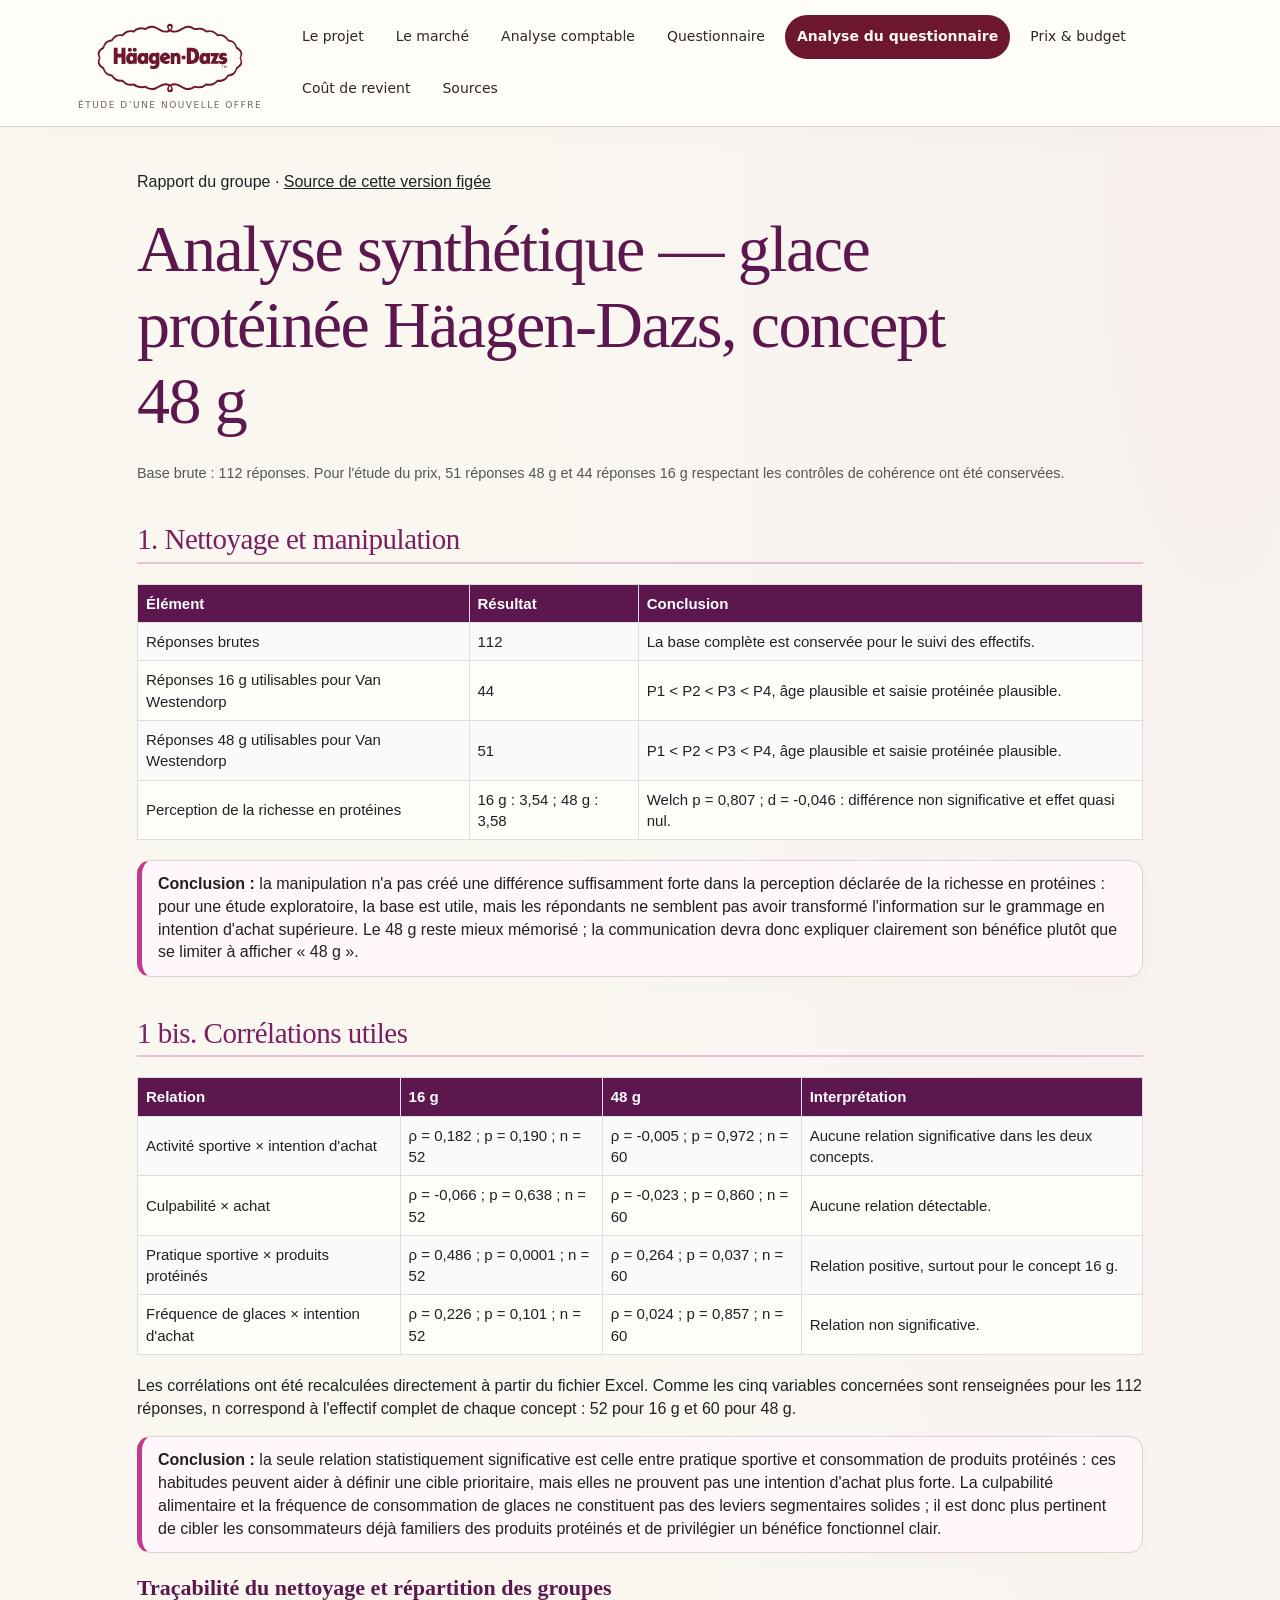
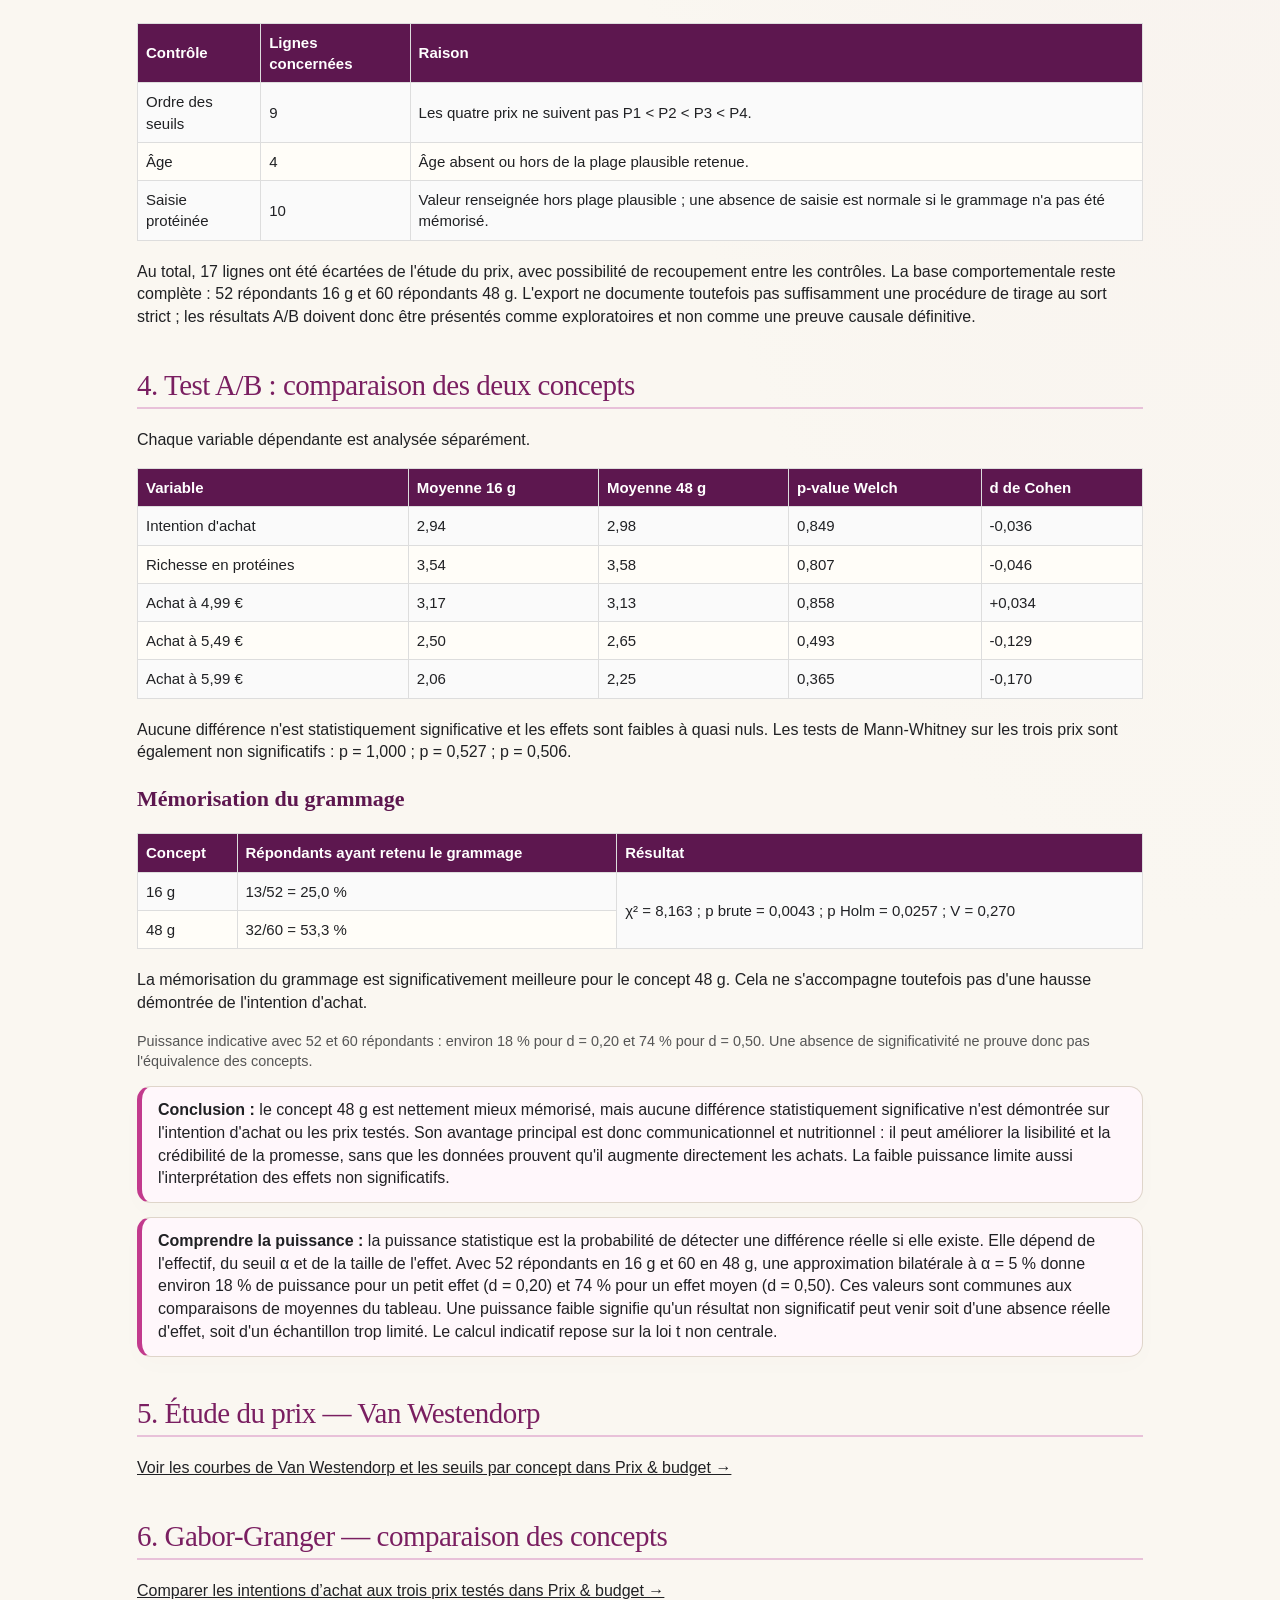
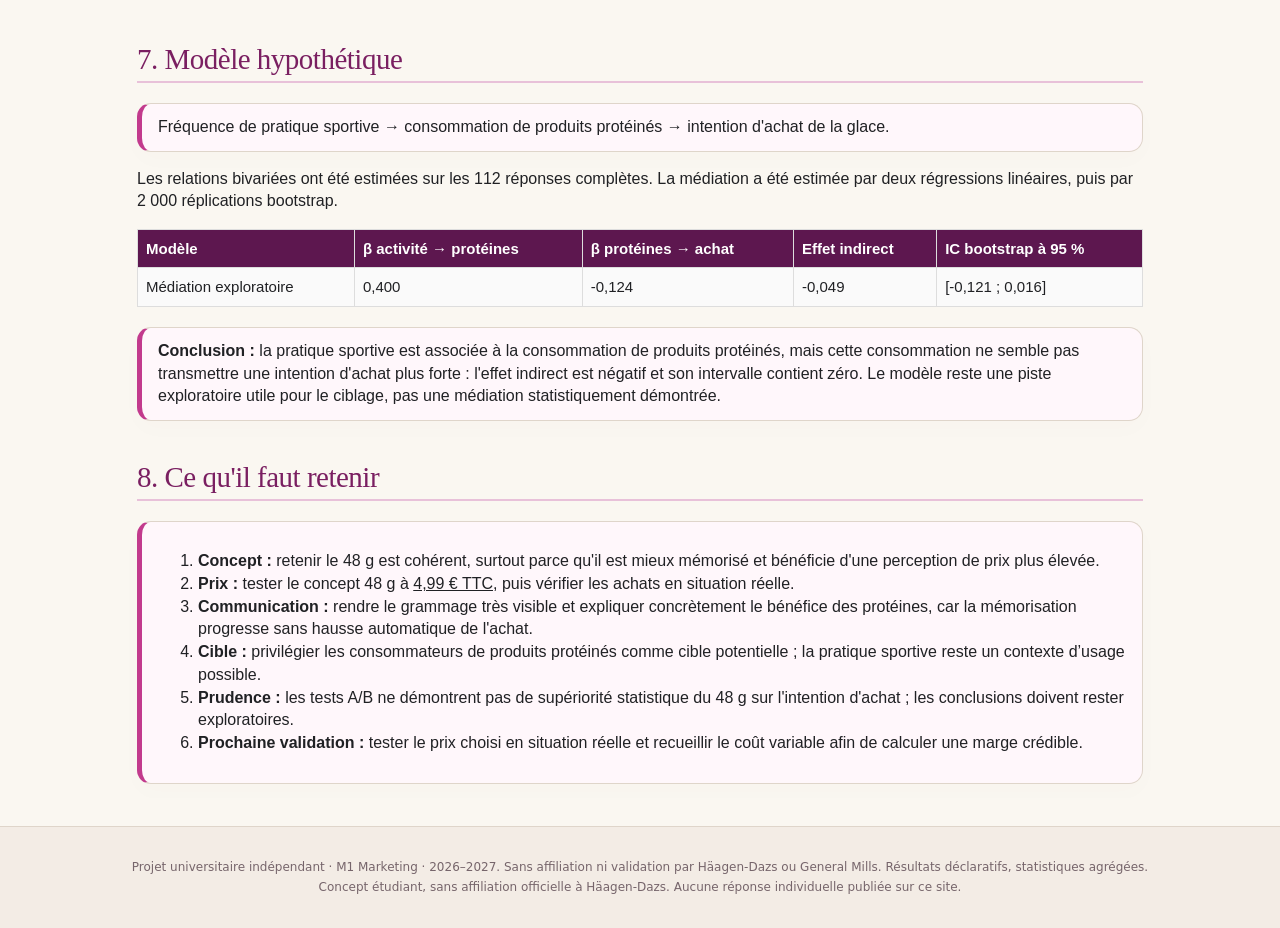
==== commit 82e3bd0c: "Centraliser les analyses de prix, préciser la cible et alléger la page marché" ====
--- a/analyse-questionnaire.html
+++ b/analyse-questionnaire.html
@@ -5,69 +5,6 @@
 <h3>Traçabilité du nettoyage et répartition des groupes</h3><table><tr><th>Contrôle</th><th>Lignes concernées</th><th>Raison</th></tr><tr><td>Ordre des seuils</td><td>9</td><td>Les quatre prix ne suivent pas P1 &lt; P2 &lt; P3 &lt; P4.</td></tr><tr><td>Âge</td><td>4</td><td>Âge absent ou hors de la plage plausible retenue.</td></tr><tr><td>Saisie protéinée</td><td>10</td><td>Valeur renseignée hors plage plausible ; une absence de saisie est normale si le grammage n'a pas été mémorisé.</td></tr></table><p>Au total, 17 lignes ont été écartées de l'étude du prix, avec possibilité de recoupement entre les contrôles. La base comportementale reste complète : 52 répondants 16 g et 60 répondants 48 g. L'export ne documente toutefois pas suffisamment une procédure de tirage au sort strict ; les résultats A/B doivent donc être présentés comme exploratoires et non comme une preuve causale définitive.</p>
 <h2>4. Test A/B : comparaison des deux concepts</h2><p>Chaque variable dépendante est analysée séparément.</p><table><tr><th>Variable</th><th>Moyenne 16 g</th><th>Moyenne 48 g</th><th>p-value Welch</th><th>d de Cohen</th></tr><tr><td>Intention d'achat</td><td>2,94</td><td>2,98</td><td>0,849</td><td>-0,036</td></tr><tr><td>Richesse en protéines</td><td>3,54</td><td>3,58</td><td>0,807</td><td>-0,046</td></tr><tr><td>Achat à 4,99 €</td><td>3,17</td><td>3,13</td><td>0,858</td><td>+0,034</td></tr><tr><td>Achat à 5,49 €</td><td>2,50</td><td>2,65</td><td>0,493</td><td>-0,129</td></tr><tr><td>Achat à 5,99 €</td><td>2,06</td><td>2,25</td><td>0,365</td><td>-0,170</td></tr></table><p>Aucune différence n'est statistiquement significative et les effets sont faibles à quasi nuls. Les tests de Mann-Whitney sur les trois prix sont également non significatifs : p = 1,000 ; p = 0,527 ; p = 0,506.</p><h3>Mémorisation du grammage</h3><table><tr><th>Concept</th><th>Répondants ayant retenu le grammage</th><th>Résultat</th></tr><tr><td>16 g</td><td>13/52 = 25,0 %</td><td rowspan='2'>χ² = 8,163 ; p brute = 0,0043 ; p Holm = 0,0257 ; V = 0,270</td></tr><tr><td>48 g</td><td>32/60 = 53,3 %</td></tr></table><p>La mémorisation du grammage est significativement meilleure pour le concept 48 g. Cela ne s'accompagne toutefois pas d'une hausse démontrée de l'intention d'achat.</p><p class='small'>Puissance indicative avec 52 et 60 répondants : environ 18 % pour d = 0,20 et 74 % pour d = 0,50. Une absence de significativité ne prouve donc pas l'équivalence des concepts.</p><p class='card'><b>Conclusion :</b> le concept 48 g est nettement mieux mémorisé, mais aucune différence statistiquement significative n'est démontrée sur l'intention d'achat ou les prix testés. Son avantage principal est donc communicationnel et nutritionnel : il peut améliorer la lisibilité et la crédibilité de la promesse, sans que les données prouvent qu'il augmente directement les achats. La faible puissance limite aussi l'interprétation des effets non significatifs.</p>
 <div class='card'><b>Comprendre la puissance :</b> la puissance statistique est la probabilité de détecter une différence réelle si elle existe. Elle dépend de l'effectif, du seuil α et de la taille de l'effet. Avec 52 répondants en 16 g et 60 en 48 g, une approximation bilatérale à α = 5 % donne environ 18 % de puissance pour un petit effet (d = 0,20) et 74 % pour un effet moyen (d = 0,50). Ces valeurs sont communes aux comparaisons de moyennes du tableau. Une puissance faible signifie qu'un résultat non significatif peut venir soit d'une absence réelle d'effet, soit d'un échantillon trop limité. Le calcul indicatif repose sur la loi t non centrale.</div>
-<h2>5. Étude du prix — Van Westendorp</h2><p>Le calcul utilise les proportions cumulées des quatre seuils : trop bon marché, bon marché, cher et trop cher. Les intersections sont interpolées linéairement entre les paliers de prix observés.</p><h3>Concept 16 g — n = 44</h3><div class='chart'><svg xmlns='http://www.w3.org/2000/svg' viewBox='0 0 920 470' role='img'>
-<rect width='100%' height='100%' fill='white'/>
-<text x='70' y='28' font-family='Arial' font-size='18' font-weight='700'>Van Westendorp - version 16 g</text>
-<line x1='70' y1='410' x2='890' y2='410' stroke='#e5e7eb'/><text x='8' y='415' font-family='Arial' font-size='12'>0 %</text>
-<line x1='70' y1='321.25' x2='890' y2='321.25' stroke='#e5e7eb'/><text x='8' y='326.25' font-family='Arial' font-size='12'>25 %</text>
-<line x1='70' y1='232.5' x2='890' y2='232.5' stroke='#e5e7eb'/><text x='8' y='237.5' font-family='Arial' font-size='12'>50 %</text>
-<line x1='70' y1='143.75' x2='890' y2='143.75' stroke='#e5e7eb'/><text x='8' y='148.75' font-family='Arial' font-size='12'>75 %</text>
-<line x1='70' y1='55' x2='890' y2='55' stroke='#e5e7eb'/><text x='8' y='60' font-family='Arial' font-size='12'>100 %</text>
-<rect x='156.315789473684' y='55' width='76.1609907120743' height='355' fill='#dbeafe' opacity='0.55'/>
-<polyline points='70,159.886363636364 91.5789473684211,200.227272727273 113.157894736842,329.318181818182 134.736842105263,353.522727272727 156.315789473684,385.795454545455 177.894736842105,385.795454545455 199.473684210526,401.931818181818 221.052631578947,401.931818181818 242.631578947368,410 264.210526315789,410 285.789473684211,410 307.368421052632,410 328.947368421053,410 350.526315789474,410 372.105263157895,410 393.684210526316,410 415.263157894737,410 436.842105263158,410 458.421052631579,410 480,410 501.578947368421,410 523.157894736842,410 544.736842105263,410 566.315789473684,410 587.894736842105,410 609.473684210526,410 631.052631578947,410 652.631578947368,410 674.210526315789,410 695.789473684211,410 717.368421052632,410 738.947368421053,410 760.526315789474,410 782.105263157895,410 803.684210526316,410 825.263157894737,410 846.842105263158,410 868.421052631579,410 890,410' fill='none' stroke='#2457a6' stroke-width='3' stroke-dasharray='8 6'/>
-<polyline points='70,55 91.5789473684211,63.0681818181818 113.157894736842,79.2045454545455 134.736842105263,95.3409090909091 156.315789473684,216.363636363636 177.894736842105,248.636363636364 199.473684210526,313.181818181818 221.052631578947,313.181818181818 242.631578947368,393.863636363636 264.210526315789,401.931818181818 285.789473684211,401.931818181818 307.368421052632,401.931818181818 328.947368421053,401.931818181818 350.526315789474,401.931818181818 372.105263157895,401.931818181818 393.684210526316,401.931818181818 415.263157894737,401.931818181818 436.842105263158,401.931818181818 458.421052631579,401.931818181818 480,401.931818181818 501.578947368421,401.931818181818 523.157894736842,401.931818181818 544.736842105263,410 566.315789473684,410 587.894736842105,410 609.473684210526,410 631.052631578947,410 652.631578947368,410 674.210526315789,410 695.789473684211,410 717.368421052632,410 738.947368421053,410 760.526315789474,410 782.105263157895,410 803.684210526316,410 825.263157894737,410 846.842105263158,410 868.421052631579,410 890,410' fill='none' stroke='#9d3f3f' stroke-width='3' />
-<polyline points='70,410 91.5789473684211,410 113.157894736842,410 134.736842105263,410 156.315789473684,385.795454545455 177.894736842105,369.659090909091 199.473684210526,313.181818181818 221.052631578947,288.977272727273 242.631578947368,208.295454545455 264.210526315789,208.295454545455 285.789473684211,143.75 307.368421052632,127.613636363636 328.947368421053,87.2727272727273 350.526315789474,87.2727272727273 372.105263157895,79.2045454545455 393.684210526316,79.2045454545455 415.263157894737,71.1363636363636 436.842105263158,71.1363636363636 458.421052631579,63.0681818181818 480,63.0681818181818 501.578947368421,63.0681818181818 523.157894736842,63.0681818181818 544.736842105263,63.0681818181818 566.315789473684,63.0681818181818 587.894736842105,63.0681818181818 609.473684210526,63.0681818181818 631.052631578947,63.0681818181818 652.631578947368,63.0681818181818 674.210526315789,63.0681818181818 695.789473684211,63.0681818181818 717.368421052632,55 738.947368421053,55 760.526315789474,55 782.105263157895,55 803.684210526316,55 825.263157894737,55 846.842105263158,55 868.421052631579,55 890,55' fill='none' stroke='#39866d' stroke-width='3' />
-<polyline points='70,410 91.5789473684211,410 113.157894736842,410 134.736842105263,410 156.315789473684,410 177.894736842105,401.931818181818 199.473684210526,385.795454545455 221.052631578947,385.795454545455 242.631578947368,329.318181818182 264.210526315789,329.318181818182 285.789473684211,280.909090909091 307.368421052632,280.909090909091 328.947368421053,224.431818181818 350.526315789474,224.431818181818 372.105263157895,151.818181818182 393.684210526316,151.818181818182 415.263157894737,119.545454545455 436.842105263158,119.545454545455 458.421052631579,95.3409090909091 480,95.3409090909091 501.578947368421,95.3409090909091 523.157894736842,95.3409090909091 544.736842105263,71.1363636363636 566.315789473684,71.1363636363636 587.894736842105,71.1363636363636 609.473684210526,71.1363636363636 631.052631578947,71.1363636363636 652.631578947368,71.1363636363636 674.210526315789,63.0681818181818 695.789473684211,63.0681818181818 717.368421052632,63.0681818181818 738.947368421053,63.0681818181818 760.526315789474,63.0681818181818 782.105263157895,63.0681818181818 803.684210526316,63.0681818181818 825.263157894737,63.0681818181818 846.842105263158,63.0681818181818 868.421052631579,63.0681818181818 890,55' fill='none' stroke='#9b6b22' stroke-width='3' stroke-dasharray='8 6'/>
-<line x1='156.315789473684' y1='55' x2='156.315789473684' y2='410' stroke='#374151' stroke-dasharray='3 4'/><text x='141.315789473684' y='45' font-family='Arial' font-size='12' font-weight='700'>PMC</text>
-<line x1='199.473684210526' y1='55' x2='199.473684210526' y2='410' stroke='#374151' stroke-dasharray='3 4'/><text x='184.473684210526' y='45' font-family='Arial' font-size='12' font-weight='700'>IPP</text>
-<line x1='188.684210526316' y1='55' x2='188.684210526316' y2='410' stroke='#374151' stroke-dasharray='3 4'/><text x='173.684210526316' y='45' font-family='Arial' font-size='12' font-weight='700'>OPP</text>
-<line x1='232.476780185759' y1='55' x2='232.476780185759' y2='410' stroke='#374151' stroke-dasharray='3 4'/><text x='217.476780185759' y='45' font-family='Arial' font-size='12' font-weight='700'>PME</text>
-<text x='58' y='448' font-family='Arial' font-size='12'>1 €</text>
-<text x='194.666666666667' y='448' font-family='Arial' font-size='12'>4.17 €</text>
-<text x='331.333333333333' y='448' font-family='Arial' font-size='12'>7.33 €</text>
-<text x='468' y='448' font-family='Arial' font-size='12'>10.5 €</text>
-<text x='604.666666666667' y='448' font-family='Arial' font-size='12'>13.67 €</text>
-<text x='741.333333333333' y='448' font-family='Arial' font-size='12'>16.83 €</text>
-<text x='878' y='448' font-family='Arial' font-size='12'>20 €</text>
-<line x1='70' y1='425' x2='94' y2='425' stroke='#2457a6' stroke-width='3'/><text x='100' y='430' font-family='Arial' font-size='11'>Trop bon marché</text>
-<line x1='260' y1='425' x2='284' y2='425' stroke='#9d3f3f' stroke-width='3'/><text x='290' y='430' font-family='Arial' font-size='11'>Bon marché</text>
-<line x1='450' y1='425' x2='474' y2='425' stroke='#39866d' stroke-width='3'/><text x='480' y='430' font-family='Arial' font-size='11'>Cher</text>
-<line x1='640' y1='425' x2='664' y2='425' stroke='#9b6b22' stroke-width='3'/><text x='670' y='430' font-family='Arial' font-size='11'>Trop cher</text>
-</svg></div><table><tr><th>Point</th><th>Prix</th><th>Lecture</th></tr><tr><td>PMC</td><td>3,00 €</td><td>Limite basse de la zone acceptable.</td></tr><tr><td>IPP</td><td>4,00 €</td><td>Prix d'indifférence.</td></tr><tr><td>OPP</td><td>3,75 €</td><td>Prix optimal.</td></tr><tr><td>PME</td><td>4,76 €</td><td>Limite haute de la zone acceptable.</td></tr><tr><td>Zone acceptable</td><td>3,00 € à 4,76 €</td><td>Zone de compromis prix/acceptabilité.</td></tr></table><h3>Concept 48 g — n = 51</h3><div class='chart'><svg xmlns='http://www.w3.org/2000/svg' viewBox='0 0 920 470' role='img'>
-<rect width='100%' height='100%' fill='white'/>
-<text x='70' y='28' font-family='Arial' font-size='18' font-weight='700'>Van Westendorp - version 48 g</text>
-<line x1='70' y1='410' x2='890' y2='410' stroke='#e5e7eb'/><text x='8' y='415' font-family='Arial' font-size='12'>0 %</text>
-<line x1='70' y1='321.25' x2='890' y2='321.25' stroke='#e5e7eb'/><text x='8' y='326.25' font-family='Arial' font-size='12'>25 %</text>
-<line x1='70' y1='232.5' x2='890' y2='232.5' stroke='#e5e7eb'/><text x='8' y='237.5' font-family='Arial' font-size='12'>50 %</text>
-<line x1='70' y1='143.75' x2='890' y2='143.75' stroke='#e5e7eb'/><text x='8' y='148.75' font-family='Arial' font-size='12'>75 %</text>
-<line x1='70' y1='55' x2='890' y2='55' stroke='#e5e7eb'/><text x='8' y='60' font-family='Arial' font-size='12'>100 %</text>
-<rect x='170.408163265306' y='55' width='48.3446712018141' height='355' fill='#dbeafe' opacity='0.55'/>
-<polyline points='70,55 86.734693877551,103.725490196078 103.469387755102,124.607843137255 120.204081632653,229.019607843137 136.938775510204,256.862745098039 153.673469387755,361.274509803922 170.408163265306,361.274509803922 187.142857142857,403.039215686274 203.877551020408,403.039215686274 220.612244897959,410 237.34693877551,410 254.081632653061,410 270.816326530612,410 287.551020408163,410 304.285714285714,410 321.020408163265,410 337.755102040816,410 354.489795918367,410 371.224489795918,410 387.959183673469,410 404.69387755102,410 421.428571428571,410 438.163265306122,410 454.897959183673,410 471.632653061224,410 488.367346938776,410 505.102040816327,410 521.836734693878,410 538.571428571429,410 555.30612244898,410 572.040816326531,410 588.775510204082,410 605.510204081633,410 622.244897959184,410 638.979591836735,410 655.714285714286,410 672.448979591837,410 689.183673469388,410 705.918367346939,410 722.65306122449,410 739.387755102041,410 756.122448979592,410 772.857142857143,410 789.591836734694,410 806.326530612245,410 823.061224489796,410 839.795918367347,410 856.530612244898,410 873.265306122449,410 890,410' fill='none' stroke='#2457a6' stroke-width='3' stroke-dasharray='8 6'/>
-<polyline points='70,55 86.734693877551,55 103.469387755102,61.9607843137255 120.204081632653,68.921568627451 136.938775510204,96.764705882353 153.673469387755,138.529411764706 170.408163265306,173.333333333333 187.142857142857,249.901960784314 203.877551020408,270.78431372549 220.612244897959,354.313725490196 237.34693877551,361.274509803922 254.081632653061,375.196078431373 270.816326530612,375.196078431373 287.551020408163,396.078431372549 304.285714285714,403.039215686274 321.020408163265,403.039215686274 337.755102040816,403.039215686274 354.489795918367,410 371.224489795918,410 387.959183673469,410 404.69387755102,410 421.428571428571,410 438.163265306122,410 454.897959183673,410 471.632653061224,410 488.367346938776,410 505.102040816327,410 521.836734693878,410 538.571428571429,410 555.30612244898,410 572.040816326531,410 588.775510204082,410 605.510204081633,410 622.244897959184,410 638.979591836735,410 655.714285714286,410 672.448979591837,410 689.183673469388,410 705.918367346939,410 722.65306122449,410 739.387755102041,410 756.122448979592,410 772.857142857143,410 789.591836734694,410 806.326530612245,410 823.061224489796,410 839.795918367347,410 856.530612244898,410 873.265306122449,410 890,410' fill='none' stroke='#9d3f3f' stroke-width='3' />
-<polyline points='70,410 86.734693877551,410 103.469387755102,410 120.204081632653,403.039215686274 136.938775510204,396.078431372549 153.673469387755,382.156862745098 170.408163265306,361.274509803922 187.142857142857,326.470588235294 203.877551020408,319.509803921569 220.612244897959,235.980392156863 237.34693877551,229.019607843137 254.081632653061,180.294117647059 270.816326530612,173.333333333333 287.551020408163,124.607843137255 304.285714285714,124.607843137255 321.020408163265,103.725490196078 337.755102040816,103.725490196078 354.489795918367,103.725490196078 371.224489795918,103.725490196078 387.959183673469,68.921568627451 404.69387755102,68.921568627451 421.428571428571,68.921568627451 438.163265306122,68.921568627451 454.897959183673,55 471.632653061224,55 488.367346938776,55 505.102040816327,55 521.836734693878,55 538.571428571429,55 555.30612244898,55 572.040816326531,55 588.775510204082,55 605.510204081633,55 622.244897959184,55 638.979591836735,55 655.714285714286,55 672.448979591837,55 689.183673469388,55 705.918367346939,55 722.65306122449,55 739.387755102041,55 756.122448979592,55 772.857142857143,55 789.591836734694,55 806.326530612245,55 823.061224489796,55 839.795918367347,55 856.530612244898,55 873.265306122449,55 890,55' fill='none' stroke='#39866d' stroke-width='3' />
-<polyline points='70,410 86.734693877551,410 103.469387755102,410 120.204081632653,410 136.938775510204,410 153.673469387755,396.078431372549 170.408163265306,396.078431372549 187.142857142857,382.156862745098 203.877551020408,382.156862745098 220.612244897959,340.392156862745 237.34693877551,340.392156862745 254.081632653061,263.823529411765 270.816326530612,256.862745098039 287.551020408163,215.098039215686 304.285714285714,215.098039215686 321.020408163265,187.254901960784 337.755102040816,187.254901960784 354.489795918367,173.333333333333 371.224489795918,173.333333333333 387.959183673469,117.647058823529 404.69387755102,117.647058823529 421.428571428571,110.686274509804 438.163265306122,110.686274509804 454.897959183673,103.725490196078 471.632653061224,103.725490196078 488.367346938776,103.725490196078 505.102040816327,103.725490196078 521.836734693878,103.725490196078 538.571428571429,103.725490196078 555.30612244898,68.921568627451 572.040816326531,68.921568627451 588.775510204082,68.921568627451 605.510204081633,68.921568627451 622.244897959184,68.921568627451 638.979591836735,68.921568627451 655.714285714286,61.9607843137255 672.448979591837,61.9607843137255 689.183673469388,61.9607843137255 705.918367346939,61.9607843137255 722.65306122449,61.9607843137255 739.387755102041,61.9607843137255 756.122448979592,61.9607843137255 772.857142857143,61.9607843137255 789.591836734694,61.9607843137255 806.326530612245,61.9607843137255 823.061224489796,61.9607843137255 839.795918367347,61.9607843137255 856.530612244898,61.9607843137255 873.265306122449,61.9607843137255 890,55' fill='none' stroke='#9b6b22' stroke-width='3' stroke-dasharray='8 6'/>
-<line x1='170.408163265306' y1='55' x2='170.408163265306' y2='410' stroke='#374151' stroke-dasharray='3 4'/><text x='155.408163265306' y='45' font-family='Arial' font-size='12' font-weight='700'>PMC</text>
-<line x1='208.758503401361' y1='55' x2='208.758503401361' y2='410' stroke='#374151' stroke-dasharray='3 4'/><text x='193.758503401361' y='45' font-family='Arial' font-size='12' font-weight='700'>IPP</text>
-<line x1='180.867346938776' y1='55' x2='180.867346938776' y2='410' stroke='#374151' stroke-dasharray='3 4'/><text x='165.867346938776' y='45' font-family='Arial' font-size='12' font-weight='700'>OPP</text>
-<line x1='218.75283446712' y1='55' x2='218.75283446712' y2='410' stroke='#374151' stroke-dasharray='3 4'/><text x='203.75283446712' y='45' font-family='Arial' font-size='12' font-weight='700'>PME</text>
-<text x='58' y='448' font-family='Arial' font-size='12'>0.5 €</text>
-<text x='194.666666666667' y='448' font-family='Arial' font-size='12'>4.58 €</text>
-<text x='331.333333333333' y='448' font-family='Arial' font-size='12'>8.67 €</text>
-<text x='468' y='448' font-family='Arial' font-size='12'>12.75 €</text>
-<text x='604.666666666667' y='448' font-family='Arial' font-size='12'>16.83 €</text>
-<text x='741.333333333333' y='448' font-family='Arial' font-size='12'>20.92 €</text>
-<text x='878' y='448' font-family='Arial' font-size='12'>25 €</text>
-<line x1='70' y1='425' x2='94' y2='425' stroke='#2457a6' stroke-width='3'/><text x='100' y='430' font-family='Arial' font-size='11'>Trop bon marché</text>
-<line x1='260' y1='425' x2='284' y2='425' stroke='#9d3f3f' stroke-width='3'/><text x='290' y='430' font-family='Arial' font-size='11'>Bon marché</text>
-<line x1='450' y1='425' x2='474' y2='425' stroke='#39866d' stroke-width='3'/><text x='480' y='430' font-family='Arial' font-size='11'>Cher</text>
-<line x1='640' y1='425' x2='664' y2='425' stroke='#9b6b22' stroke-width='3'/><text x='670' y='430' font-family='Arial' font-size='11'>Trop cher</text>
-</svg></div><table><tr><th>Point</th><th>Prix</th><th>Lecture</th></tr><tr><td>PMC</td><td>3,50 €</td><td>Limite basse de la zone acceptable.</td></tr><tr><td>IPP</td><td>4,65 €</td><td>Prix d'indifférence.</td></tr><tr><td>OPP</td><td>3,81 €</td><td>Prix optimal.</td></tr><tr><td>PME</td><td>4,94 €</td><td>Limite haute de la zone acceptable.</td></tr><tr><td>Zone acceptable</td><td>3,50 € à 4,94 €</td><td>Zone recommandée pour tester le lancement.</td></tr></table><p class='card'><b>Conclusion :</b> la zone acceptable du 48 g est plus élevée que celle du 16 g, ce qui permet d'envisager un positionnement premium et de tester un prix dans sa plage d'acceptabilité. Cette recommandation reste exploratoire : elle ne remplace pas un test d'achat réel et doit être rapprochée du coût de production avant toute décision de prix.</p>
-<h2>6. Gabor-Granger — comparaison des concepts</h2><table><tr><th>Prix</th><th>16 g : score moyen</th><th>16 g : positif</th><th>48 g : score moyen</th><th>48 g : positif</th><th>Les deux : score moyen</th><th>Les deux : positif</th></tr>
-<tr><td>4,99 €</td><td>3,09</td><td>41 %</td><td>3,06</td><td>45 %</td><td>3,07</td><td>43 %</td></tr>
-<tr><td>5,49 €</td><td>2,52</td><td>20 %</td><td>2,63</td><td>24 %</td><td>2,58</td><td>22 %</td></tr>
-<tr><td>5,99 €</td><td>2,14</td><td>7 %</td><td>2,20</td><td>14 %</td><td>2,17</td><td>11 %</td></tr>
-</table><p class='card'><b>Conclusion :</b> Gabor-Granger confirme que l'intention positive baisse lorsque le prix augmente. Le concept 48 g doit donc être valorisé par un prix compatible avec sa zone acceptable, mais pas au détriment d'une demande trop faible ; la marge devra être arbitée dès que le coût variable sera connu, idéalement avec un test commercial réel.</p>
-<p>Le prix de marge maximale ne peut pas encore être calculé définitivement, car il nécessite le coût variable unitaire. Dès que ce coût sera connu, la marge attendue pourra être estimée par <b>(prix − coût variable) × taux d'achat positif</b>, puis comparée entre 4,99 €, 5,49 € et 5,99 €.</p>
-<h2>7. Modèle hypothétique</h2><div class='card'>Fréquence de pratique sportive → consommation de produits protéinés → intention d'achat de la glace.</div><p>Les relations bivariées ont été estimées sur les 112 réponses complètes. La médiation a été estimée par deux régressions linéaires, puis par 2 000 réplications bootstrap.</p><table><tr><th>Modèle</th><th>β activité → protéines</th><th>β protéines → achat</th><th>Effet indirect</th><th>IC bootstrap à 95 %</th></tr><tr><td>Médiation exploratoire</td><td>0,400</td><td>-0,124</td><td>-0,049</td><td>[-0,121 ; 0,016]</td></tr></table><p class='card'><b>Conclusion :</b> la pratique sportive est associée à la consommation de produits protéinés, mais cette consommation ne semble pas transmettre une intention d'achat plus forte : l'effet indirect est négatif et son intervalle contient zéro. Le modèle reste une piste exploratoire utile pour le ciblage, pas une médiation statistiquement démontrée.</p>
-<h2>8. Ce qu'il faut retenir</h2><div class='card'><ol><li><b>Concept :</b> retenir le 48 g est cohérent, surtout parce qu'il est mieux mémorisé et bénéficie d'une perception de prix plus élevée.</li><li><b>Prix :</b> le 48 g peut être positionné comme une offre premium, dans sa zone Van Westendorp d'environ 3,50 € à 4,94 €, à confronter au coût réel.</li><li><b>Communication :</b> rendre le grammage très visible et expliquer concrètement le bénéfice des protéines, car la mémorisation progresse sans hausse automatique de l'achat.</li><li><b>Cible :</b> privilégier les consommateurs déjà familiers des produits protéinés et les profils sportifs, sans réduire la cible aux seuls sportifs.</li><li><b>Prudence :</b> les tests A/B ne démontrent pas de supériorité statistique du 48 g sur l'intention d'achat ; les conclusions doivent rester exploratoires.</li><li><b>Prochaine validation :</b> tester le prix choisi en situation réelle et recueillir le coût variable afin de calculer une marge crédible.</li></ol></div>
+<h2 id="analyse-prix">5. Étude du prix — Van Westendorp</h2><p><a href="prix.html#prix-clients:~:text=Les%20quatre%20courbes%20de%20sensibilit%C3%A9%20au%20prix">Voir les courbes de Van Westendorp et les seuils par concept dans Prix &amp; budget →</a></p><h2>6. Gabor-Granger — comparaison des concepts</h2><p><a href="prix.html#prix-clients:~:text=Quel%20prix%20donne%20le%20plus%20envie">Comparer les intentions d’achat aux trois prix testés dans Prix &amp; budget →</a></p><h2>7. Modèle hypothétique</h2><div class='card'>Fréquence de pratique sportive → consommation de produits protéinés → intention d'achat de la glace.</div><p>Les relations bivariées ont été estimées sur les 112 réponses complètes. La médiation a été estimée par deux régressions linéaires, puis par 2 000 réplications bootstrap.</p><table><tr><th>Modèle</th><th>β activité → protéines</th><th>β protéines → achat</th><th>Effet indirect</th><th>IC bootstrap à 95 %</th></tr><tr><td>Médiation exploratoire</td><td>0,400</td><td>-0,124</td><td>-0,049</td><td>[-0,121 ; 0,016]</td></tr></table><p class='card'><b>Conclusion :</b> la pratique sportive est associée à la consommation de produits protéinés, mais cette consommation ne semble pas transmettre une intention d'achat plus forte : l'effet indirect est négatif et son intervalle contient zéro. Le modèle reste une piste exploratoire utile pour le ciblage, pas une médiation statistiquement démontrée.</p>
+<h2>8. Ce qu'il faut retenir</h2><div class='card'><ol><li><b>Concept :</b> retenir le 48 g est cohérent, surtout parce qu'il est mieux mémorisé et bénéficie d'une perception de prix plus élevée.</li><li><b>Prix :</b> tester le concept 48 g à <a href="prix.html#prix-decision">4,99 € TTC</a>, puis vérifier les achats en situation réelle.</li><li><b>Communication :</b> rendre le grammage très visible et expliquer concrètement le bénéfice des protéines, car la mémorisation progresse sans hausse automatique de l'achat.</li><li><b>Cible :</b> privilégier les consommateurs de produits protéinés comme cible potentielle ; la pratique sportive reste un contexte d’usage possible.</li><li><b>Prudence :</b> les tests A/B ne démontrent pas de supériorité statistique du 48 g sur l'intention d'achat ; les conclusions doivent rester exploratoires.</li><li><b>Prochaine validation :</b> tester le prix choisi en situation réelle et recueillir le coût variable afin de calculer une marge crédible.</li></ol></div>
 </main><footer>Projet universitaire indépendant · M1 Marketing · 2026–2027. Sans affiliation ni validation par Häagen-Dazs ou General Mills. Résultats déclaratifs, statistiques agrégées.<br>Concept étudiant, sans affiliation officielle à Häagen-Dazs. Aucune réponse individuelle publiée sur ce site.</footer><button class="back-to-top" type="button" aria-label="Revenir en haut de page" title="Revenir en haut" hidden>↑</button><script src="front.js?v=20261012-front" defer></script></body></html>
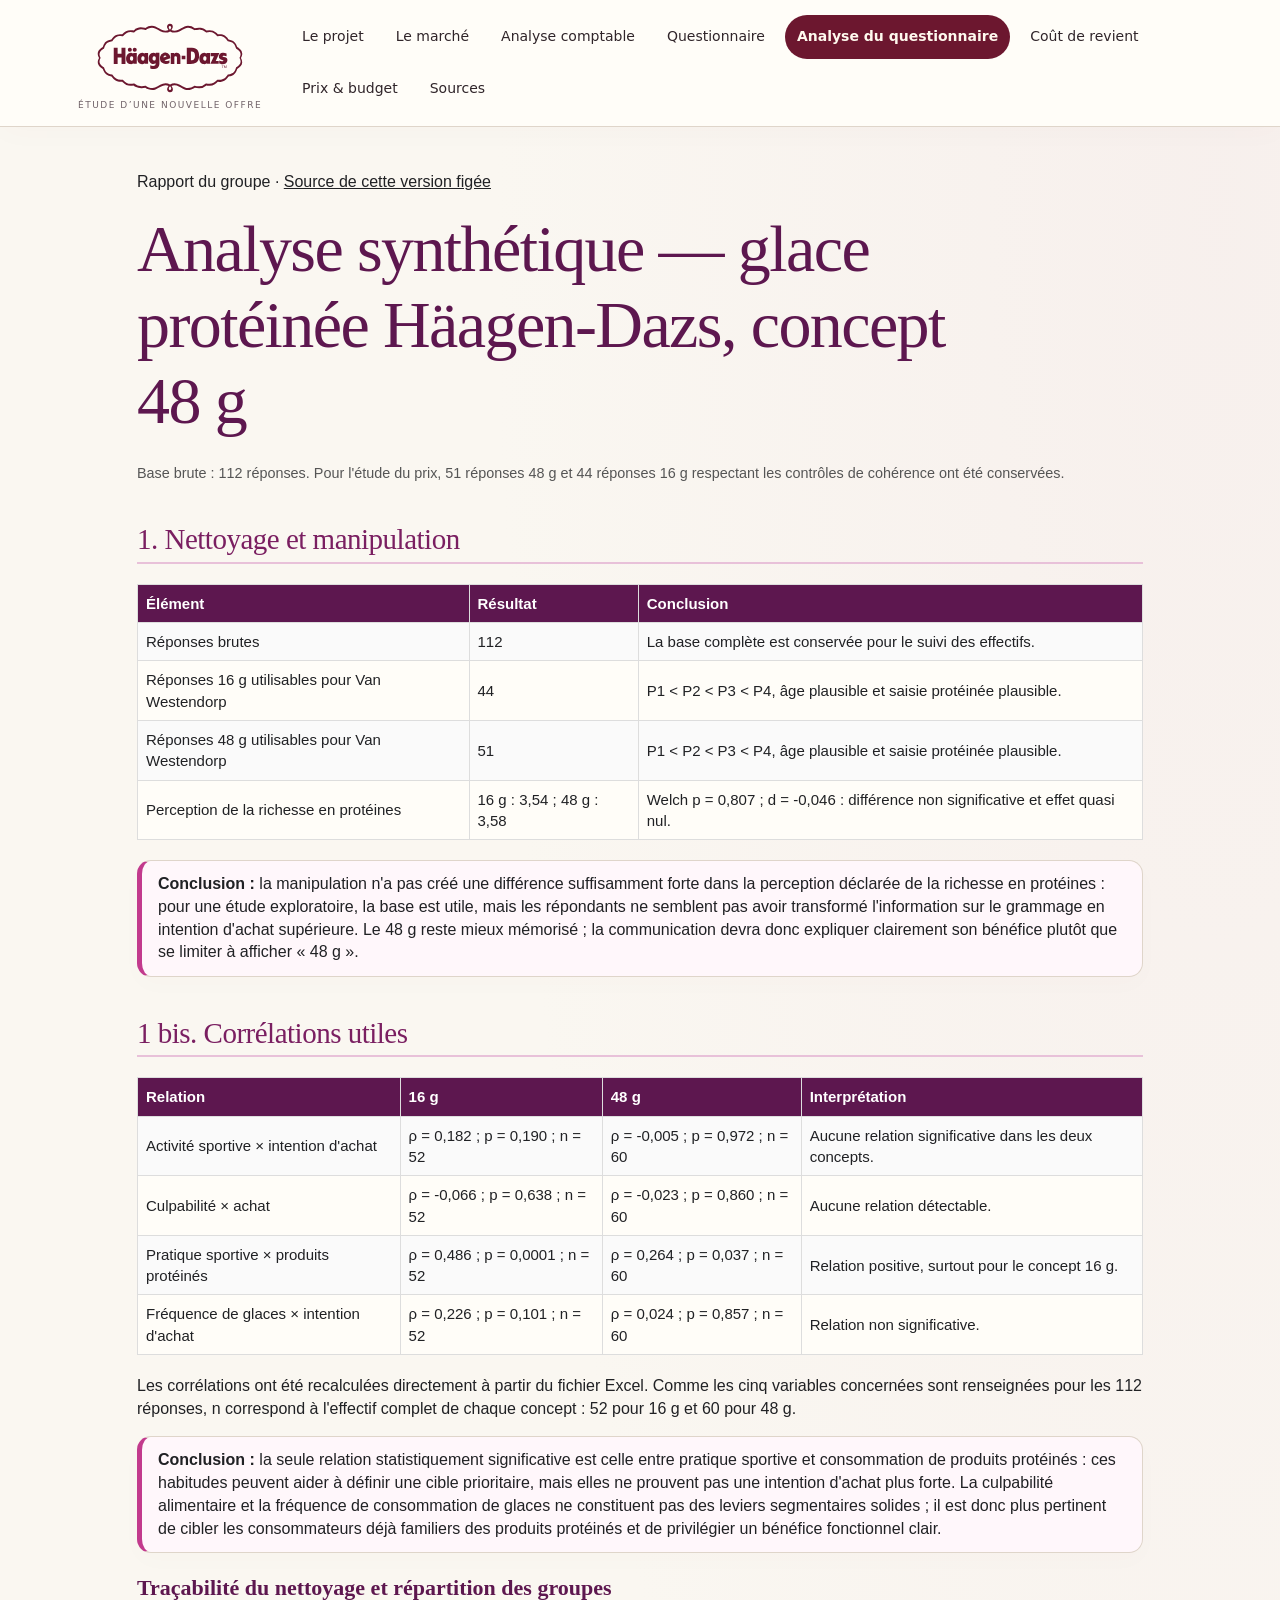
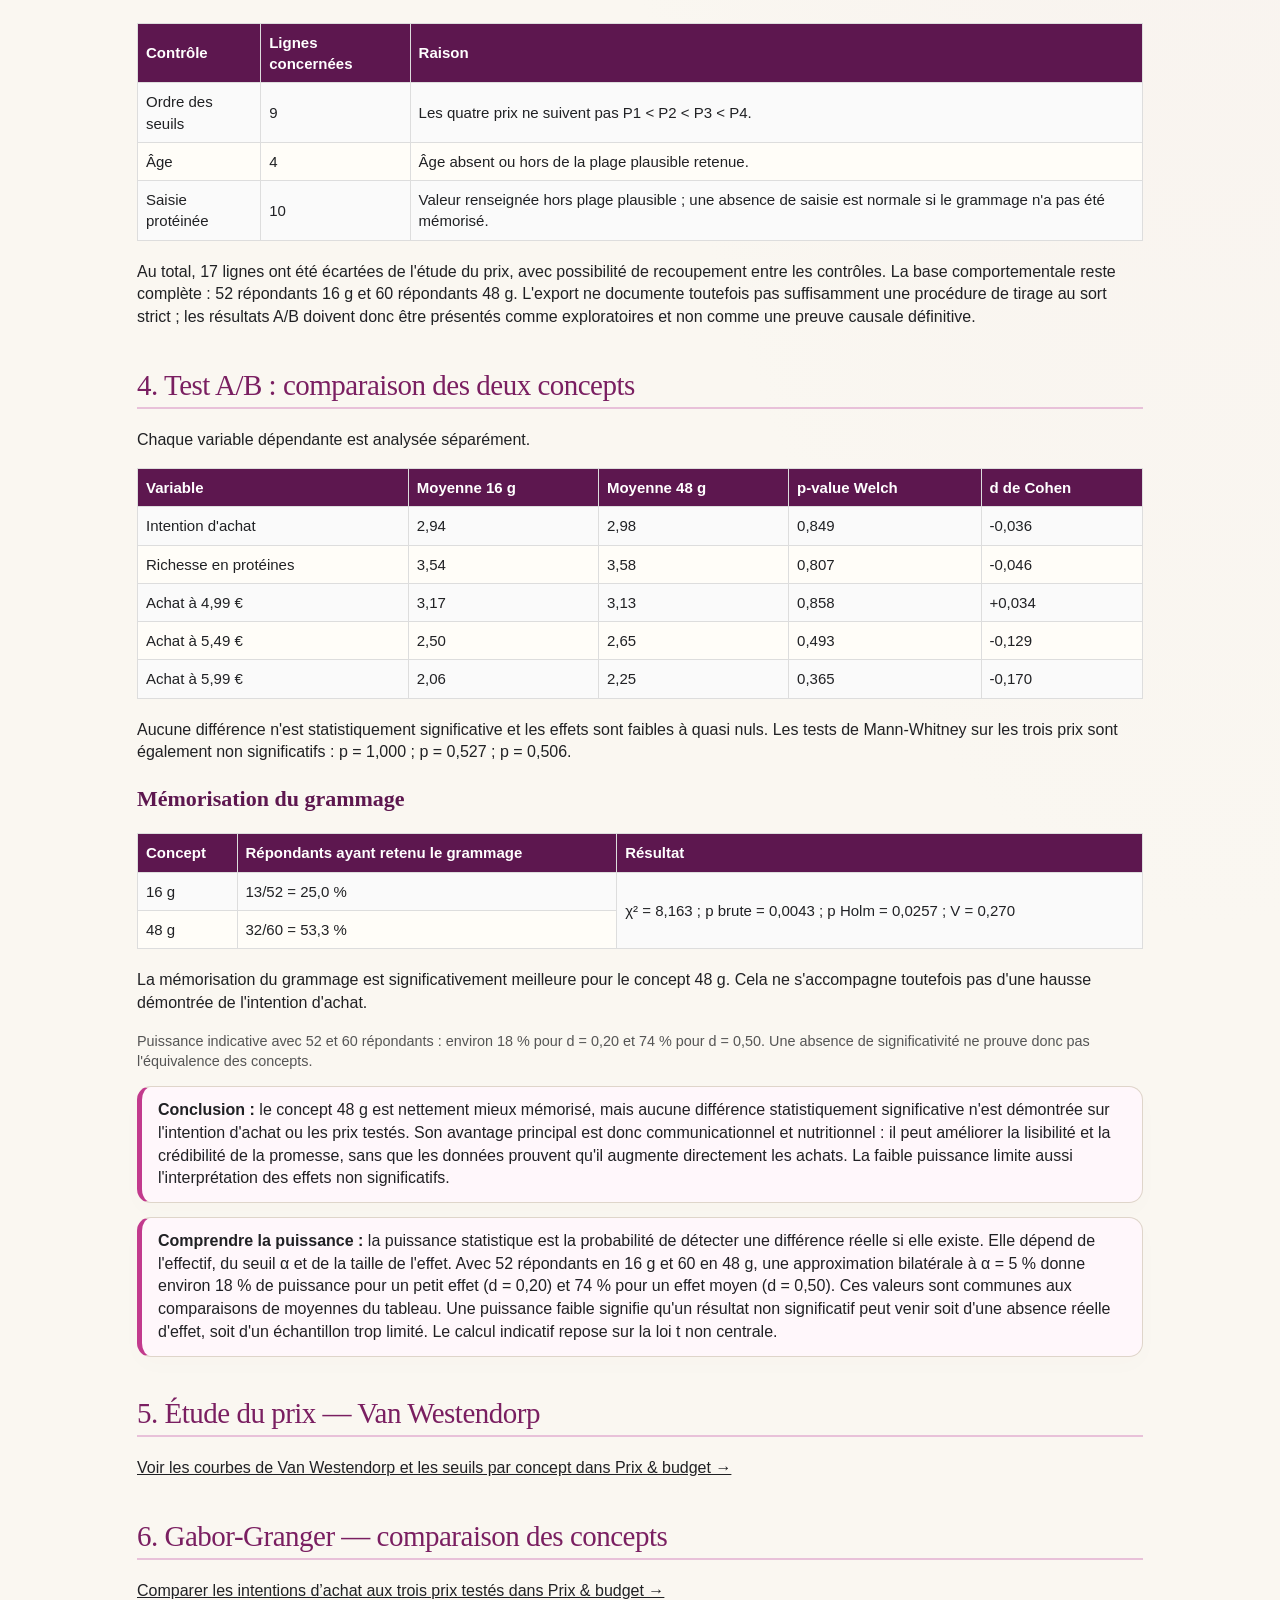
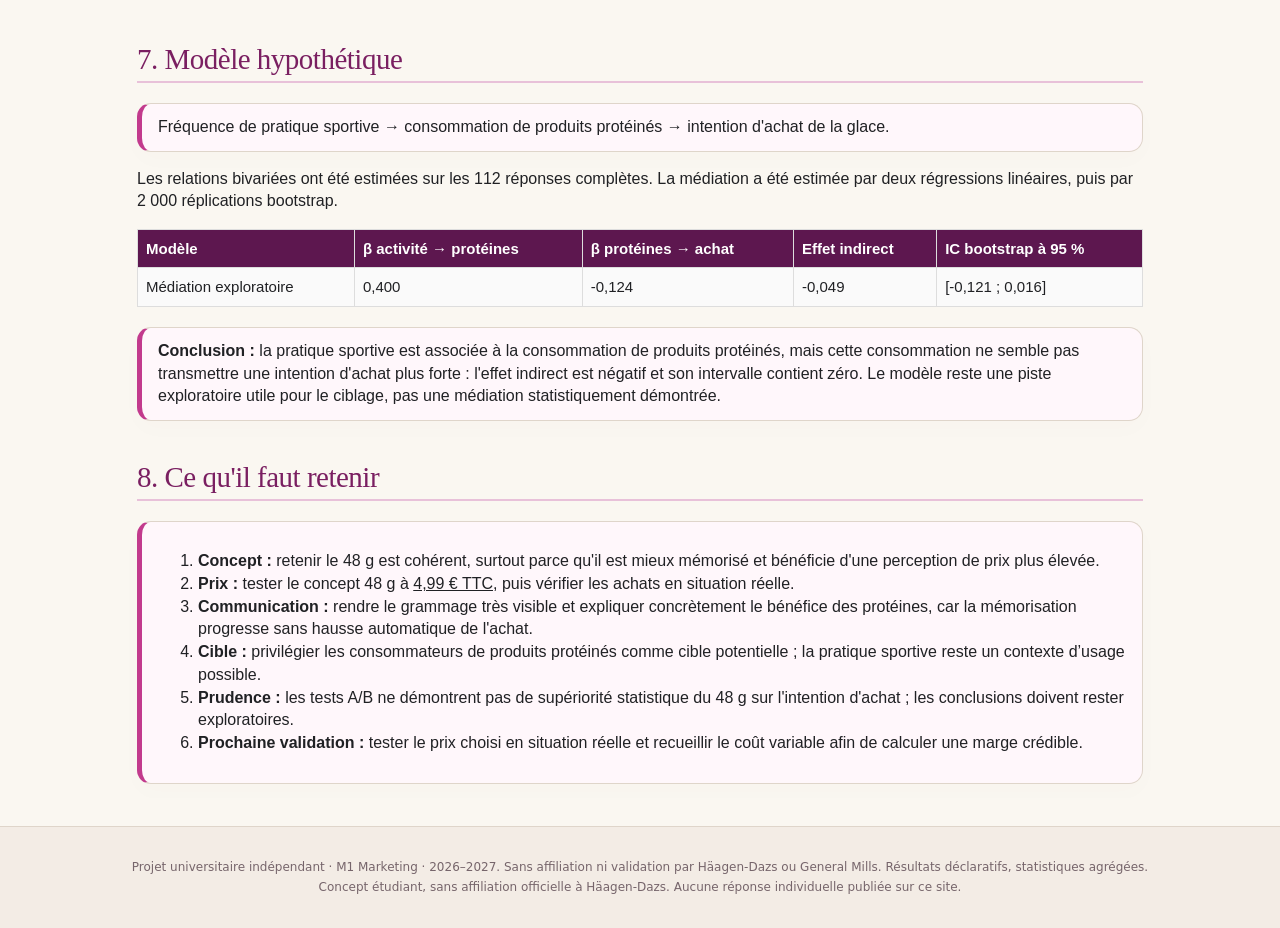
==== commit e9008d4b: "Placer Coût de revient avant Prix & budget dans la navigation" ====
--- a/analyse-questionnaire.html
+++ b/analyse-questionnaire.html
@@ -1,4 +1,4 @@
-<!doctype html><html lang="fr"><head><meta charset="utf-8"><meta name="viewport" content="width=device-width,initial-scale=1"><meta name="description" content="Analyse du questionnaire selon le cours : qualité des données, manipulation, tests A/B, tailles d’effet et prix."><title>Analyse du questionnaire · Häagen-Dazs — Projet de groupe</title><link rel="stylesheet" href="style.css?v=20261012-front"><style>#contenu{font-family:Arial,sans-serif;color:#202124;max-width:1050px;margin:28px auto;padding:0 22px;line-height:1.42}#contenu h1{color:#5d174f}#contenu h2{border-bottom:2px solid #e8c1d9;padding-bottom:5px;color:#7a1f61}#contenu h3{color:#5d174f}#contenu .card{background:#fff7fb;border-left:5px solid #c23a8d;padding:12px 16px;margin:14px 0}#contenu table{border-collapse:collapse;width:100%;margin:10px 0 20px}#contenu th{background:#5d174f;color:#fff;text-align:left}#contenu th,#contenu td{border:1px solid #ddd;padding:8px}#contenu tr:nth-child(even){background:#fafafa}#contenu .small{font-size:.9em;color:#555}#contenu .chart{border:1px solid #ddd;border-radius:10px;padding:8px;background:#fff}#contenu{overflow-x:auto}#contenu svg{max-width:100%;height:auto}</style></head><body><div class="reading-progress" aria-hidden="true"></div><a class="skip" href="#contenu">Aller au contenu</a><header><div><a class="brand" href="index.html"><img class="brand-logo" src="assets/haagen-dazs-logo.svg" width="206" height="108" alt="Häagen-Dazs"><small>ÉTUDE D’UNE NOUVELLE OFFRE</small></a><nav aria-label="Navigation principale"><a href="index.html">Le projet</a><a href="marche.html">Le marché</a><a href="comptes.html">Analyse comptable</a><a href="questionnaire.html">Questionnaire</a><a href="analyse-questionnaire.html" aria-current="page">Analyse du questionnaire</a><a href="prix.html">Prix &amp; budget</a><a href="couts.html">Coût de revient</a><a href="sources.html">Sources</a></nav></div></header><main id="contenu"><p>Rapport du groupe · <a href="https://gist.github.com/rofaure7/0cea6df263632d2b98cf973634b2cc2a/5dc22ef04dab81518b0f027d2dc3652ff25bf1e3">Source de cette version figée</a></p>
+<!doctype html><html lang="fr"><head><meta charset="utf-8"><meta name="viewport" content="width=device-width,initial-scale=1"><meta name="description" content="Analyse du questionnaire selon le cours : qualité des données, manipulation, tests A/B, tailles d’effet et prix."><title>Analyse du questionnaire · Häagen-Dazs — Projet de groupe</title><link rel="stylesheet" href="style.css?v=20261012-front"><style>#contenu{font-family:Arial,sans-serif;color:#202124;max-width:1050px;margin:28px auto;padding:0 22px;line-height:1.42}#contenu h1{color:#5d174f}#contenu h2{border-bottom:2px solid #e8c1d9;padding-bottom:5px;color:#7a1f61}#contenu h3{color:#5d174f}#contenu .card{background:#fff7fb;border-left:5px solid #c23a8d;padding:12px 16px;margin:14px 0}#contenu table{border-collapse:collapse;width:100%;margin:10px 0 20px}#contenu th{background:#5d174f;color:#fff;text-align:left}#contenu th,#contenu td{border:1px solid #ddd;padding:8px}#contenu tr:nth-child(even){background:#fafafa}#contenu .small{font-size:.9em;color:#555}#contenu .chart{border:1px solid #ddd;border-radius:10px;padding:8px;background:#fff}#contenu{overflow-x:auto}#contenu svg{max-width:100%;height:auto}</style></head><body><div class="reading-progress" aria-hidden="true"></div><a class="skip" href="#contenu">Aller au contenu</a><header><div><a class="brand" href="index.html"><img class="brand-logo" src="assets/haagen-dazs-logo.svg" width="206" height="108" alt="Häagen-Dazs"><small>ÉTUDE D’UNE NOUVELLE OFFRE</small></a><nav aria-label="Navigation principale"><a href="index.html">Le projet</a><a href="marche.html">Le marché</a><a href="comptes.html">Analyse comptable</a><a href="questionnaire.html">Questionnaire</a><a href="analyse-questionnaire.html" aria-current="page">Analyse du questionnaire</a><a href="couts.html">Coût de revient</a><a href="prix.html">Prix &amp; budget</a><a href="sources.html">Sources</a></nav></div></header><main id="contenu"><p>Rapport du groupe · <a href="https://gist.github.com/rofaure7/0cea6df263632d2b98cf973634b2cc2a/5dc22ef04dab81518b0f027d2dc3652ff25bf1e3">Source de cette version figée</a></p>
 <h1>Analyse synthétique — glace protéinée Häagen-Dazs, concept 48 g</h1><p class='small'>Base brute : 112 réponses. Pour l'étude du prix, 51 réponses 48 g et 44 réponses 16 g respectant les contrôles de cohérence ont été conservées.</p>
 <h2>1. Nettoyage et manipulation</h2><table><tr><th>Élément</th><th>Résultat</th><th>Conclusion</th></tr><tr><td>Réponses brutes</td><td>112</td><td>La base complète est conservée pour le suivi des effectifs.</td></tr><tr><td>Réponses 16 g utilisables pour Van Westendorp</td><td>44</td><td>P1 &lt; P2 &lt; P3 &lt; P4, âge plausible et saisie protéinée plausible.</td></tr><tr><td>Réponses 48 g utilisables pour Van Westendorp</td><td>51</td><td>P1 &lt; P2 &lt; P3 &lt; P4, âge plausible et saisie protéinée plausible.</td></tr><tr><td>Perception de la richesse en protéines</td><td>16 g : 3,54 ; 48 g : 3,58</td><td>Welch p = 0,807 ; d = -0,046 : différence non significative et effet quasi nul.</td></tr></table><p class='card'><b>Conclusion :</b> la manipulation n'a pas créé une différence suffisamment forte dans la perception déclarée de la richesse en protéines : pour une étude exploratoire, la base est utile, mais les répondants ne semblent pas avoir transformé l'information sur le grammage en intention d'achat supérieure. Le 48 g reste mieux mémorisé ; la communication devra donc expliquer clairement son bénéfice plutôt que se limiter à afficher « 48 g ».</p>
 <h2>1 bis. Corrélations utiles</h2><table><tr><th>Relation</th><th>16 g</th><th>48 g</th><th>Interprétation</th></tr><tr><td>Activité sportive × intention d'achat</td><td>ρ = 0,182 ; p = 0,190 ; n = 52</td><td>ρ = -0,005 ; p = 0,972 ; n = 60</td><td>Aucune relation significative dans les deux concepts.</td></tr><tr><td>Culpabilité × achat</td><td>ρ = -0,066 ; p = 0,638 ; n = 52</td><td>ρ = -0,023 ; p = 0,860 ; n = 60</td><td>Aucune relation détectable.</td></tr><tr><td>Pratique sportive × produits protéinés</td><td>ρ = 0,486 ; p = 0,0001 ; n = 52</td><td>ρ = 0,264 ; p = 0,037 ; n = 60</td><td>Relation positive, surtout pour le concept 16 g.</td></tr><tr><td>Fréquence de glaces × intention d'achat</td><td>ρ = 0,226 ; p = 0,101 ; n = 52</td><td>ρ = 0,024 ; p = 0,857 ; n = 60</td><td>Relation non significative.</td></tr></table><p>Les corrélations ont été recalculées directement à partir du fichier Excel. Comme les cinq variables concernées sont renseignées pour les 112 réponses, n correspond à l'effectif complet de chaque concept : 52 pour 16 g et 60 pour 48 g.</p><p class='card'><b>Conclusion :</b> la seule relation statistiquement significative est celle entre pratique sportive et consommation de produits protéinés : ces habitudes peuvent aider à définir une cible prioritaire, mais elles ne prouvent pas une intention d'achat plus forte. La culpabilité alimentaire et la fréquence de consommation de glaces ne constituent pas des leviers segmentaires solides ; il est donc plus pertinent de cibler les consommateurs déjà familiers des produits protéinés et de privilégier un bénéfice fonctionnel clair.</p>
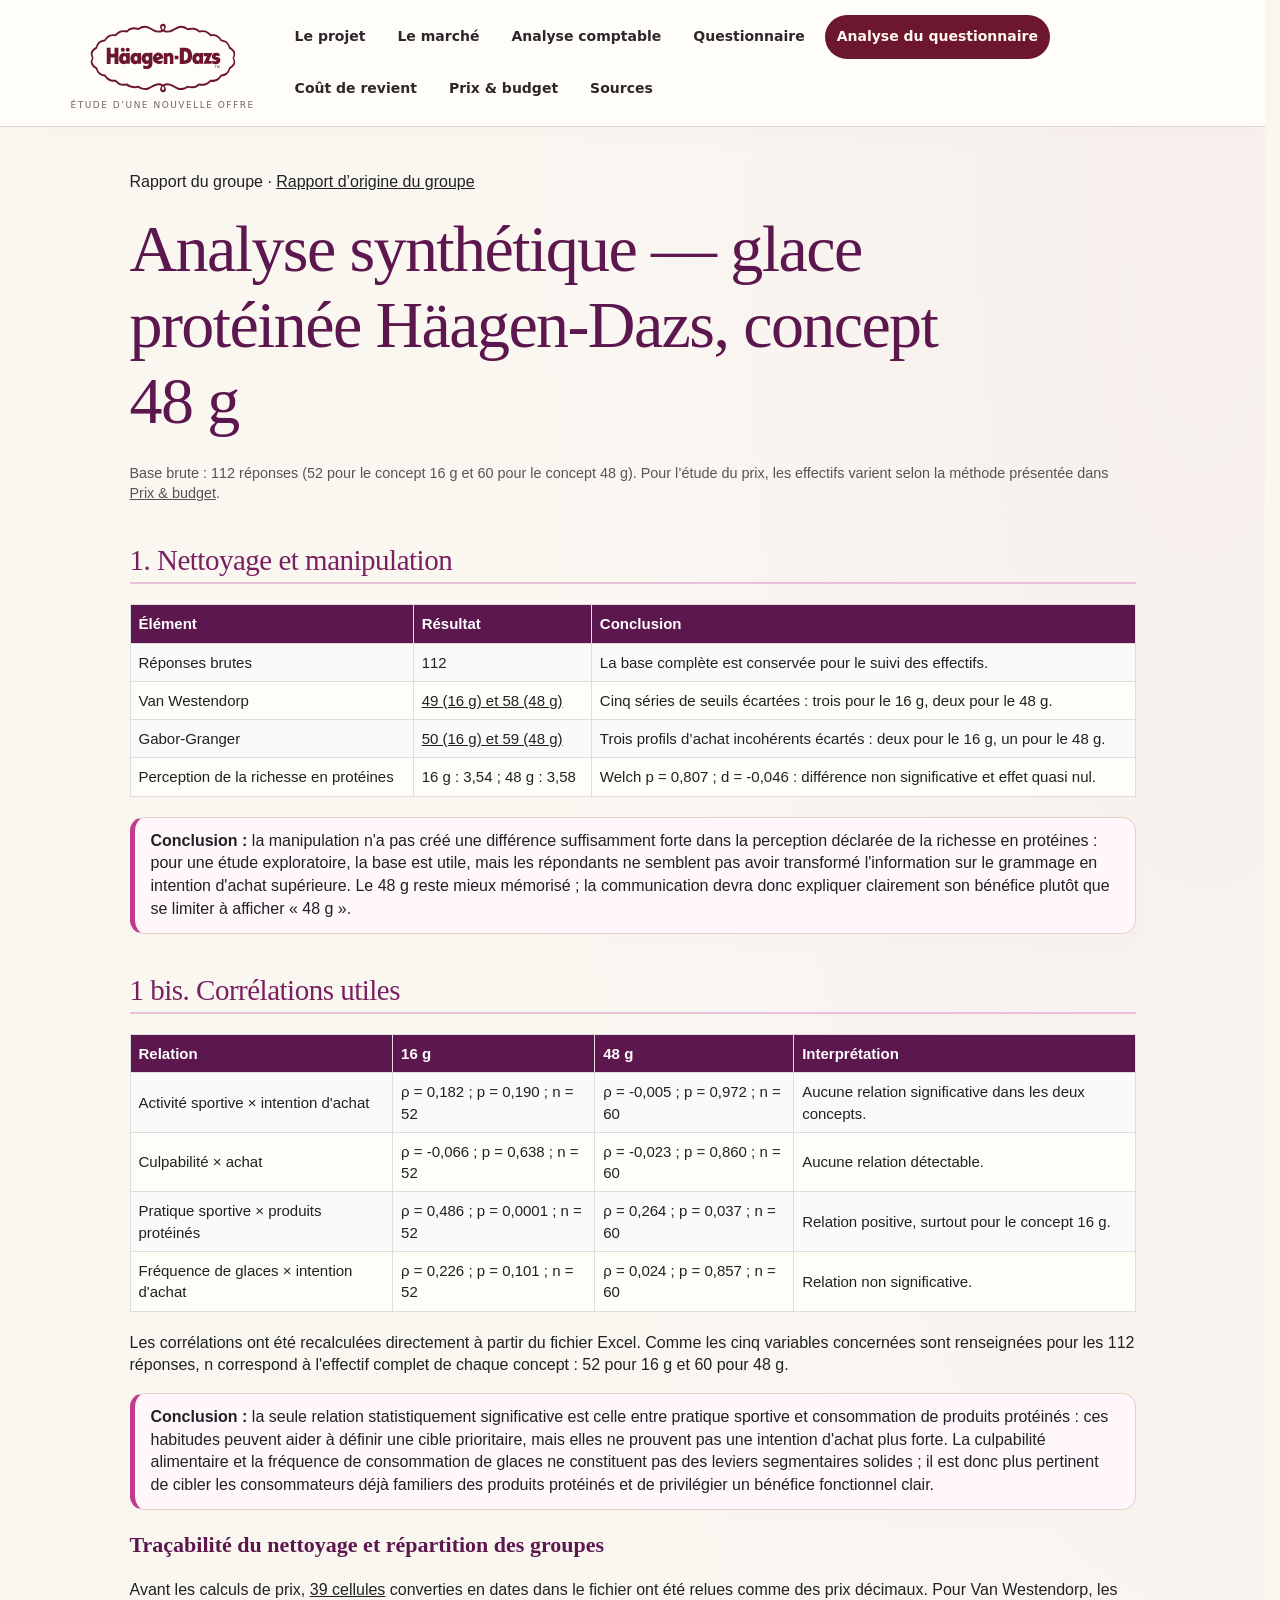
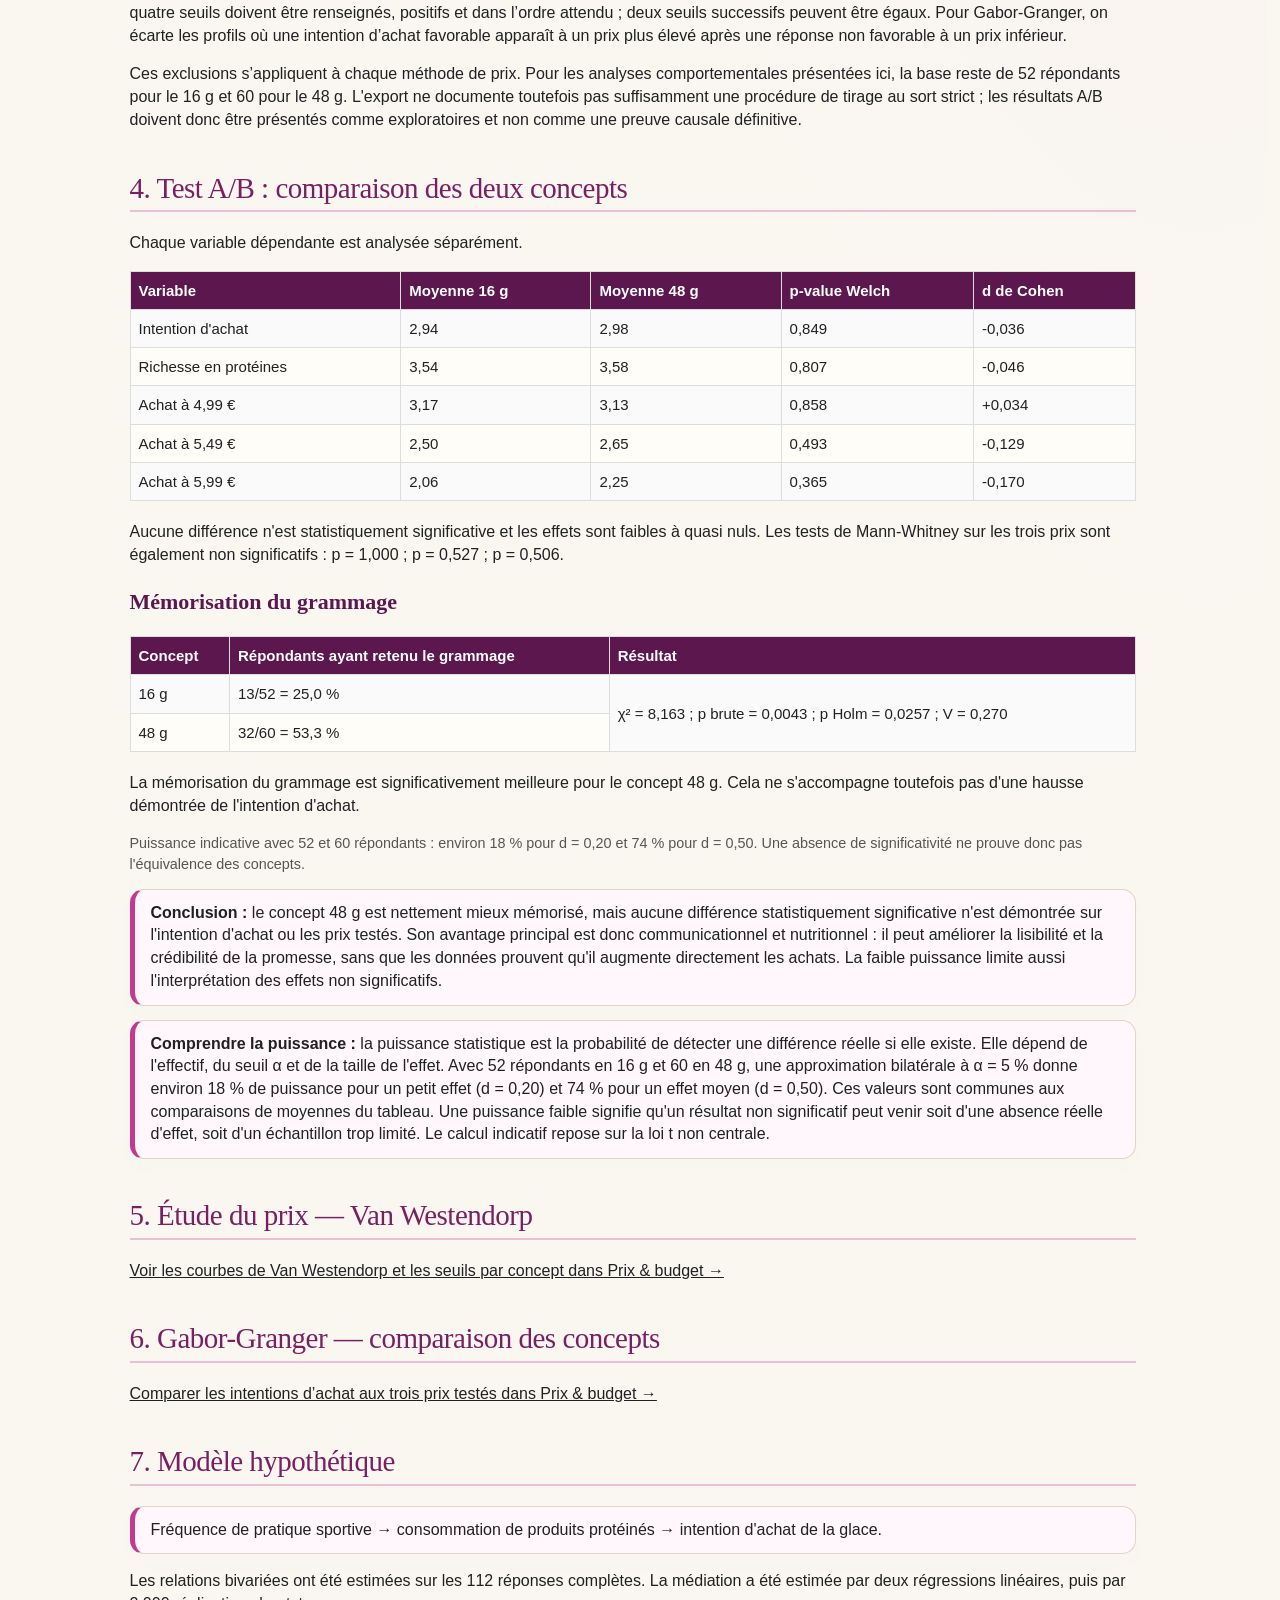
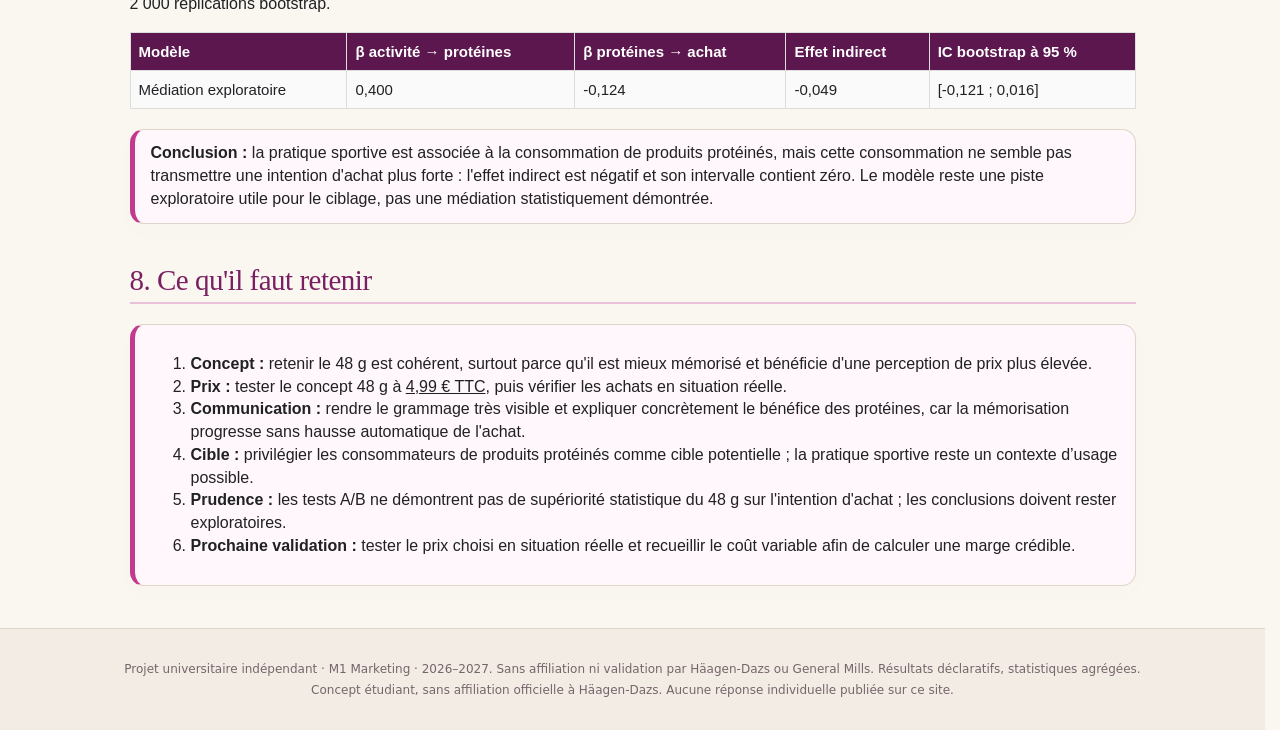
==== commit 2a05f195: "Aligner le nettoyage du questionnaire sur les bases de Prix & budget" ====
--- a/analyse-questionnaire.html
+++ b/analyse-questionnaire.html
@@ -1,8 +1,8 @@
-<!doctype html><html lang="fr"><head><meta charset="utf-8"><meta name="viewport" content="width=device-width,initial-scale=1"><meta name="description" content="Analyse du questionnaire selon le cours : qualité des données, manipulation, tests A/B, tailles d’effet et prix."><title>Analyse du questionnaire · Häagen-Dazs — Projet de groupe</title><link rel="stylesheet" href="style.css?v=20261012-front"><style>#contenu{font-family:Arial,sans-serif;color:#202124;max-width:1050px;margin:28px auto;padding:0 22px;line-height:1.42}#contenu h1{color:#5d174f}#contenu h2{border-bottom:2px solid #e8c1d9;padding-bottom:5px;color:#7a1f61}#contenu h3{color:#5d174f}#contenu .card{background:#fff7fb;border-left:5px solid #c23a8d;padding:12px 16px;margin:14px 0}#contenu table{border-collapse:collapse;width:100%;margin:10px 0 20px}#contenu th{background:#5d174f;color:#fff;text-align:left}#contenu th,#contenu td{border:1px solid #ddd;padding:8px}#contenu tr:nth-child(even){background:#fafafa}#contenu .small{font-size:.9em;color:#555}#contenu .chart{border:1px solid #ddd;border-radius:10px;padding:8px;background:#fff}#contenu{overflow-x:auto}#contenu svg{max-width:100%;height:auto}</style></head><body><div class="reading-progress" aria-hidden="true"></div><a class="skip" href="#contenu">Aller au contenu</a><header><div><a class="brand" href="index.html"><img class="brand-logo" src="assets/haagen-dazs-logo.svg" width="206" height="108" alt="Häagen-Dazs"><small>ÉTUDE D’UNE NOUVELLE OFFRE</small></a><nav aria-label="Navigation principale"><a href="index.html">Le projet</a><a href="marche.html">Le marché</a><a href="comptes.html">Analyse comptable</a><a href="questionnaire.html">Questionnaire</a><a href="analyse-questionnaire.html" aria-current="page">Analyse du questionnaire</a><a href="couts.html">Coût de revient</a><a href="prix.html">Prix &amp; budget</a><a href="sources.html">Sources</a></nav></div></header><main id="contenu"><p>Rapport du groupe · <a href="https://gist.github.com/rofaure7/0cea6df263632d2b98cf973634b2cc2a/5dc22ef04dab81518b0f027d2dc3652ff25bf1e3">Source de cette version figée</a></p>
-<h1>Analyse synthétique — glace protéinée Häagen-Dazs, concept 48 g</h1><p class='small'>Base brute : 112 réponses. Pour l'étude du prix, 51 réponses 48 g et 44 réponses 16 g respectant les contrôles de cohérence ont été conservées.</p>
-<h2>1. Nettoyage et manipulation</h2><table><tr><th>Élément</th><th>Résultat</th><th>Conclusion</th></tr><tr><td>Réponses brutes</td><td>112</td><td>La base complète est conservée pour le suivi des effectifs.</td></tr><tr><td>Réponses 16 g utilisables pour Van Westendorp</td><td>44</td><td>P1 &lt; P2 &lt; P3 &lt; P4, âge plausible et saisie protéinée plausible.</td></tr><tr><td>Réponses 48 g utilisables pour Van Westendorp</td><td>51</td><td>P1 &lt; P2 &lt; P3 &lt; P4, âge plausible et saisie protéinée plausible.</td></tr><tr><td>Perception de la richesse en protéines</td><td>16 g : 3,54 ; 48 g : 3,58</td><td>Welch p = 0,807 ; d = -0,046 : différence non significative et effet quasi nul.</td></tr></table><p class='card'><b>Conclusion :</b> la manipulation n'a pas créé une différence suffisamment forte dans la perception déclarée de la richesse en protéines : pour une étude exploratoire, la base est utile, mais les répondants ne semblent pas avoir transformé l'information sur le grammage en intention d'achat supérieure. Le 48 g reste mieux mémorisé ; la communication devra donc expliquer clairement son bénéfice plutôt que se limiter à afficher « 48 g ».</p>
+<!doctype html><html lang="fr"><head><meta charset="utf-8"><meta name="viewport" content="width=device-width,initial-scale=1"><meta name="description" content="Analyse du questionnaire selon le cours : qualité des données, manipulation, tests A/B, tailles d’effet et prix."><title>Analyse du questionnaire · Häagen-Dazs — Projet de groupe</title><link rel="stylesheet" href="style.css?v=20261012-front"><style>#contenu{font-family:Arial,sans-serif;color:#202124;max-width:1050px;margin:28px auto;padding:0 22px;line-height:1.42}#contenu h1{color:#5d174f}#contenu h2{border-bottom:2px solid #e8c1d9;padding-bottom:5px;color:#7a1f61}#contenu h3{color:#5d174f}#contenu .card{background:#fff7fb;border-left:5px solid #c23a8d;padding:12px 16px;margin:14px 0}#contenu table{border-collapse:collapse;width:100%;margin:10px 0 20px}#contenu th{background:#5d174f;color:#fff;text-align:left}#contenu th,#contenu td{border:1px solid #ddd;padding:8px}#contenu tr:nth-child(even){background:#fafafa}#contenu .small{font-size:.9em;color:#555}#contenu .chart{border:1px solid #ddd;border-radius:10px;padding:8px;background:#fff}#contenu{overflow-x:auto}#contenu svg{max-width:100%;height:auto}</style></head><body><div class="reading-progress" aria-hidden="true"></div><a class="skip" href="#contenu">Aller au contenu</a><header><div><a class="brand" href="index.html"><img class="brand-logo" src="assets/haagen-dazs-logo.svg" width="206" height="108" alt="Häagen-Dazs"><small>ÉTUDE D’UNE NOUVELLE OFFRE</small></a><nav aria-label="Navigation principale"><a href="index.html">Le projet</a><a href="marche.html">Le marché</a><a href="comptes.html">Analyse comptable</a><a href="questionnaire.html">Questionnaire</a><a href="analyse-questionnaire.html" aria-current="page">Analyse du questionnaire</a><a href="couts.html">Coût de revient</a><a href="prix.html">Prix &amp; budget</a><a href="sources.html">Sources</a></nav></div></header><main id="contenu"><p>Rapport du groupe · <a href="https://gist.github.com/rofaure7/0cea6df263632d2b98cf973634b2cc2a/5dc22ef04dab81518b0f027d2dc3652ff25bf1e3">Rapport d’origine du groupe</a></p>
+<h1>Analyse synthétique — glace protéinée Häagen-Dazs, concept 48 g</h1><p class='small'>Base brute : 112 réponses (52 pour le concept 16 g et 60 pour le concept 48 g). Pour l’étude du prix, les effectifs varient selon la méthode présentée dans <a href="prix.html#prix-clients">Prix &amp; budget</a>.</p>
+<h2>1. Nettoyage et manipulation</h2><table><tr><th>Élément</th><th>Résultat</th><th>Conclusion</th></tr><tr><td>Réponses brutes</td><td>112</td><td>La base complète est conservée pour le suivi des effectifs.</td></tr><tr><td>Van Westendorp</td><td><a href="docs/analyse-prix.pdf#page=2">49 (16 g) et 58 (48 g)</a></td><td>Cinq séries de seuils écartées : trois pour le 16 g, deux pour le 48 g.</td></tr><tr><td>Gabor-Granger</td><td><a href="docs/analyse-prix.pdf#page=3">50 (16 g) et 59 (48 g)</a></td><td>Trois profils d’achat incohérents écartés : deux pour le 16 g, un pour le 48 g.</td></tr><tr><td>Perception de la richesse en protéines</td><td>16 g : 3,54 ; 48 g : 3,58</td><td>Welch p = 0,807 ; d = -0,046 : différence non significative et effet quasi nul.</td></tr></table><p class='card'><b>Conclusion :</b> la manipulation n'a pas créé une différence suffisamment forte dans la perception déclarée de la richesse en protéines : pour une étude exploratoire, la base est utile, mais les répondants ne semblent pas avoir transformé l'information sur le grammage en intention d'achat supérieure. Le 48 g reste mieux mémorisé ; la communication devra donc expliquer clairement son bénéfice plutôt que se limiter à afficher « 48 g ».</p>
 <h2>1 bis. Corrélations utiles</h2><table><tr><th>Relation</th><th>16 g</th><th>48 g</th><th>Interprétation</th></tr><tr><td>Activité sportive × intention d'achat</td><td>ρ = 0,182 ; p = 0,190 ; n = 52</td><td>ρ = -0,005 ; p = 0,972 ; n = 60</td><td>Aucune relation significative dans les deux concepts.</td></tr><tr><td>Culpabilité × achat</td><td>ρ = -0,066 ; p = 0,638 ; n = 52</td><td>ρ = -0,023 ; p = 0,860 ; n = 60</td><td>Aucune relation détectable.</td></tr><tr><td>Pratique sportive × produits protéinés</td><td>ρ = 0,486 ; p = 0,0001 ; n = 52</td><td>ρ = 0,264 ; p = 0,037 ; n = 60</td><td>Relation positive, surtout pour le concept 16 g.</td></tr><tr><td>Fréquence de glaces × intention d'achat</td><td>ρ = 0,226 ; p = 0,101 ; n = 52</td><td>ρ = 0,024 ; p = 0,857 ; n = 60</td><td>Relation non significative.</td></tr></table><p>Les corrélations ont été recalculées directement à partir du fichier Excel. Comme les cinq variables concernées sont renseignées pour les 112 réponses, n correspond à l'effectif complet de chaque concept : 52 pour 16 g et 60 pour 48 g.</p><p class='card'><b>Conclusion :</b> la seule relation statistiquement significative est celle entre pratique sportive et consommation de produits protéinés : ces habitudes peuvent aider à définir une cible prioritaire, mais elles ne prouvent pas une intention d'achat plus forte. La culpabilité alimentaire et la fréquence de consommation de glaces ne constituent pas des leviers segmentaires solides ; il est donc plus pertinent de cibler les consommateurs déjà familiers des produits protéinés et de privilégier un bénéfice fonctionnel clair.</p>
-<h3>Traçabilité du nettoyage et répartition des groupes</h3><table><tr><th>Contrôle</th><th>Lignes concernées</th><th>Raison</th></tr><tr><td>Ordre des seuils</td><td>9</td><td>Les quatre prix ne suivent pas P1 &lt; P2 &lt; P3 &lt; P4.</td></tr><tr><td>Âge</td><td>4</td><td>Âge absent ou hors de la plage plausible retenue.</td></tr><tr><td>Saisie protéinée</td><td>10</td><td>Valeur renseignée hors plage plausible ; une absence de saisie est normale si le grammage n'a pas été mémorisé.</td></tr></table><p>Au total, 17 lignes ont été écartées de l'étude du prix, avec possibilité de recoupement entre les contrôles. La base comportementale reste complète : 52 répondants 16 g et 60 répondants 48 g. L'export ne documente toutefois pas suffisamment une procédure de tirage au sort strict ; les résultats A/B doivent donc être présentés comme exploratoires et non comme une preuve causale définitive.</p>
+<h3>Traçabilité du nettoyage et répartition des groupes</h3><p>Avant les calculs de prix, <a href="docs/analyse-prix.pdf#page=1">39 cellules</a> converties en dates dans le fichier ont été relues comme des prix décimaux. Pour Van Westendorp, les quatre seuils doivent être renseignés, positifs et dans l’ordre attendu ; deux seuils successifs peuvent être égaux. Pour Gabor-Granger, on écarte les profils où une intention d’achat favorable apparaît à un prix plus élevé après une réponse non favorable à un prix inférieur.</p><p>Ces exclusions s’appliquent à chaque méthode de prix. Pour les analyses comportementales présentées ici, la base reste de 52 répondants pour le 16 g et 60 pour le 48 g. L'export ne documente toutefois pas suffisamment une procédure de tirage au sort strict ; les résultats A/B doivent donc être présentés comme exploratoires et non comme une preuve causale définitive.</p>
 <h2>4. Test A/B : comparaison des deux concepts</h2><p>Chaque variable dépendante est analysée séparément.</p><table><tr><th>Variable</th><th>Moyenne 16 g</th><th>Moyenne 48 g</th><th>p-value Welch</th><th>d de Cohen</th></tr><tr><td>Intention d'achat</td><td>2,94</td><td>2,98</td><td>0,849</td><td>-0,036</td></tr><tr><td>Richesse en protéines</td><td>3,54</td><td>3,58</td><td>0,807</td><td>-0,046</td></tr><tr><td>Achat à 4,99 €</td><td>3,17</td><td>3,13</td><td>0,858</td><td>+0,034</td></tr><tr><td>Achat à 5,49 €</td><td>2,50</td><td>2,65</td><td>0,493</td><td>-0,129</td></tr><tr><td>Achat à 5,99 €</td><td>2,06</td><td>2,25</td><td>0,365</td><td>-0,170</td></tr></table><p>Aucune différence n'est statistiquement significative et les effets sont faibles à quasi nuls. Les tests de Mann-Whitney sur les trois prix sont également non significatifs : p = 1,000 ; p = 0,527 ; p = 0,506.</p><h3>Mémorisation du grammage</h3><table><tr><th>Concept</th><th>Répondants ayant retenu le grammage</th><th>Résultat</th></tr><tr><td>16 g</td><td>13/52 = 25,0 %</td><td rowspan='2'>χ² = 8,163 ; p brute = 0,0043 ; p Holm = 0,0257 ; V = 0,270</td></tr><tr><td>48 g</td><td>32/60 = 53,3 %</td></tr></table><p>La mémorisation du grammage est significativement meilleure pour le concept 48 g. Cela ne s'accompagne toutefois pas d'une hausse démontrée de l'intention d'achat.</p><p class='small'>Puissance indicative avec 52 et 60 répondants : environ 18 % pour d = 0,20 et 74 % pour d = 0,50. Une absence de significativité ne prouve donc pas l'équivalence des concepts.</p><p class='card'><b>Conclusion :</b> le concept 48 g est nettement mieux mémorisé, mais aucune différence statistiquement significative n'est démontrée sur l'intention d'achat ou les prix testés. Son avantage principal est donc communicationnel et nutritionnel : il peut améliorer la lisibilité et la crédibilité de la promesse, sans que les données prouvent qu'il augmente directement les achats. La faible puissance limite aussi l'interprétation des effets non significatifs.</p>
 <div class='card'><b>Comprendre la puissance :</b> la puissance statistique est la probabilité de détecter une différence réelle si elle existe. Elle dépend de l'effectif, du seuil α et de la taille de l'effet. Avec 52 répondants en 16 g et 60 en 48 g, une approximation bilatérale à α = 5 % donne environ 18 % de puissance pour un petit effet (d = 0,20) et 74 % pour un effet moyen (d = 0,50). Ces valeurs sont communes aux comparaisons de moyennes du tableau. Une puissance faible signifie qu'un résultat non significatif peut venir soit d'une absence réelle d'effet, soit d'un échantillon trop limité. Le calcul indicatif repose sur la loi t non centrale.</div>
 <h2 id="analyse-prix">5. Étude du prix — Van Westendorp</h2><p><a href="prix.html#prix-clients:~:text=Les%20quatre%20courbes%20de%20sensibilit%C3%A9%20au%20prix">Voir les courbes de Van Westendorp et les seuils par concept dans Prix &amp; budget →</a></p><h2>6. Gabor-Granger — comparaison des concepts</h2><p><a href="prix.html#prix-clients:~:text=Quel%20prix%20donne%20le%20plus%20envie">Comparer les intentions d’achat aux trois prix testés dans Prix &amp; budget →</a></p><h2>7. Modèle hypothétique</h2><div class='card'>Fréquence de pratique sportive → consommation de produits protéinés → intention d'achat de la glace.</div><p>Les relations bivariées ont été estimées sur les 112 réponses complètes. La médiation a été estimée par deux régressions linéaires, puis par 2 000 réplications bootstrap.</p><table><tr><th>Modèle</th><th>β activité → protéines</th><th>β protéines → achat</th><th>Effet indirect</th><th>IC bootstrap à 95 %</th></tr><tr><td>Médiation exploratoire</td><td>0,400</td><td>-0,124</td><td>-0,049</td><td>[-0,121 ; 0,016]</td></tr></table><p class='card'><b>Conclusion :</b> la pratique sportive est associée à la consommation de produits protéinés, mais cette consommation ne semble pas transmettre une intention d'achat plus forte : l'effet indirect est négatif et son intervalle contient zéro. Le modèle reste une piste exploratoire utile pour le ciblage, pas une médiation statistiquement démontrée.</p>
--- a/style.css
+++ b/style.css
@@ -44,3 +44,7 @@
 @media(max-width:740px){header{position:relative;backdrop-filter:none}header>div{padding:16px 18px}main{padding-top:30px}.hero{gap:30px}.concept{max-width:360px;min-height:260px}.brand-banner{margin:28px 0}.brand-banner img{aspect-ratio:3/1}.steps a{padding-left:8px;font-size:14px}.steps .muted{display:block;font-size:12px}.back-to-top{right:14px;bottom:14px}[id]{scroll-margin-top:20px}h1{letter-spacing:-1px}}
 @media(prefers-reduced-motion:reduce){html{scroll-behavior:auto!important}*,*::before,*::after{animation:none!important;transition:none!important}.concept:hover,.card:hover,.button:hover,.brand-banner:hover img{transform:none}}
 @media print{header{position:static;box-shadow:none;backdrop-filter:none}.reading-progress,.back-to-top,.brand-banner{display:none}.table-wrap{box-shadow:none}body{background:white}}
+
+/* Keep tab widths stable when the current page changes. */
+header nav a,header nav a[aria-current]{font-weight:600;white-space:nowrap}
+html{scrollbar-gutter:stable}
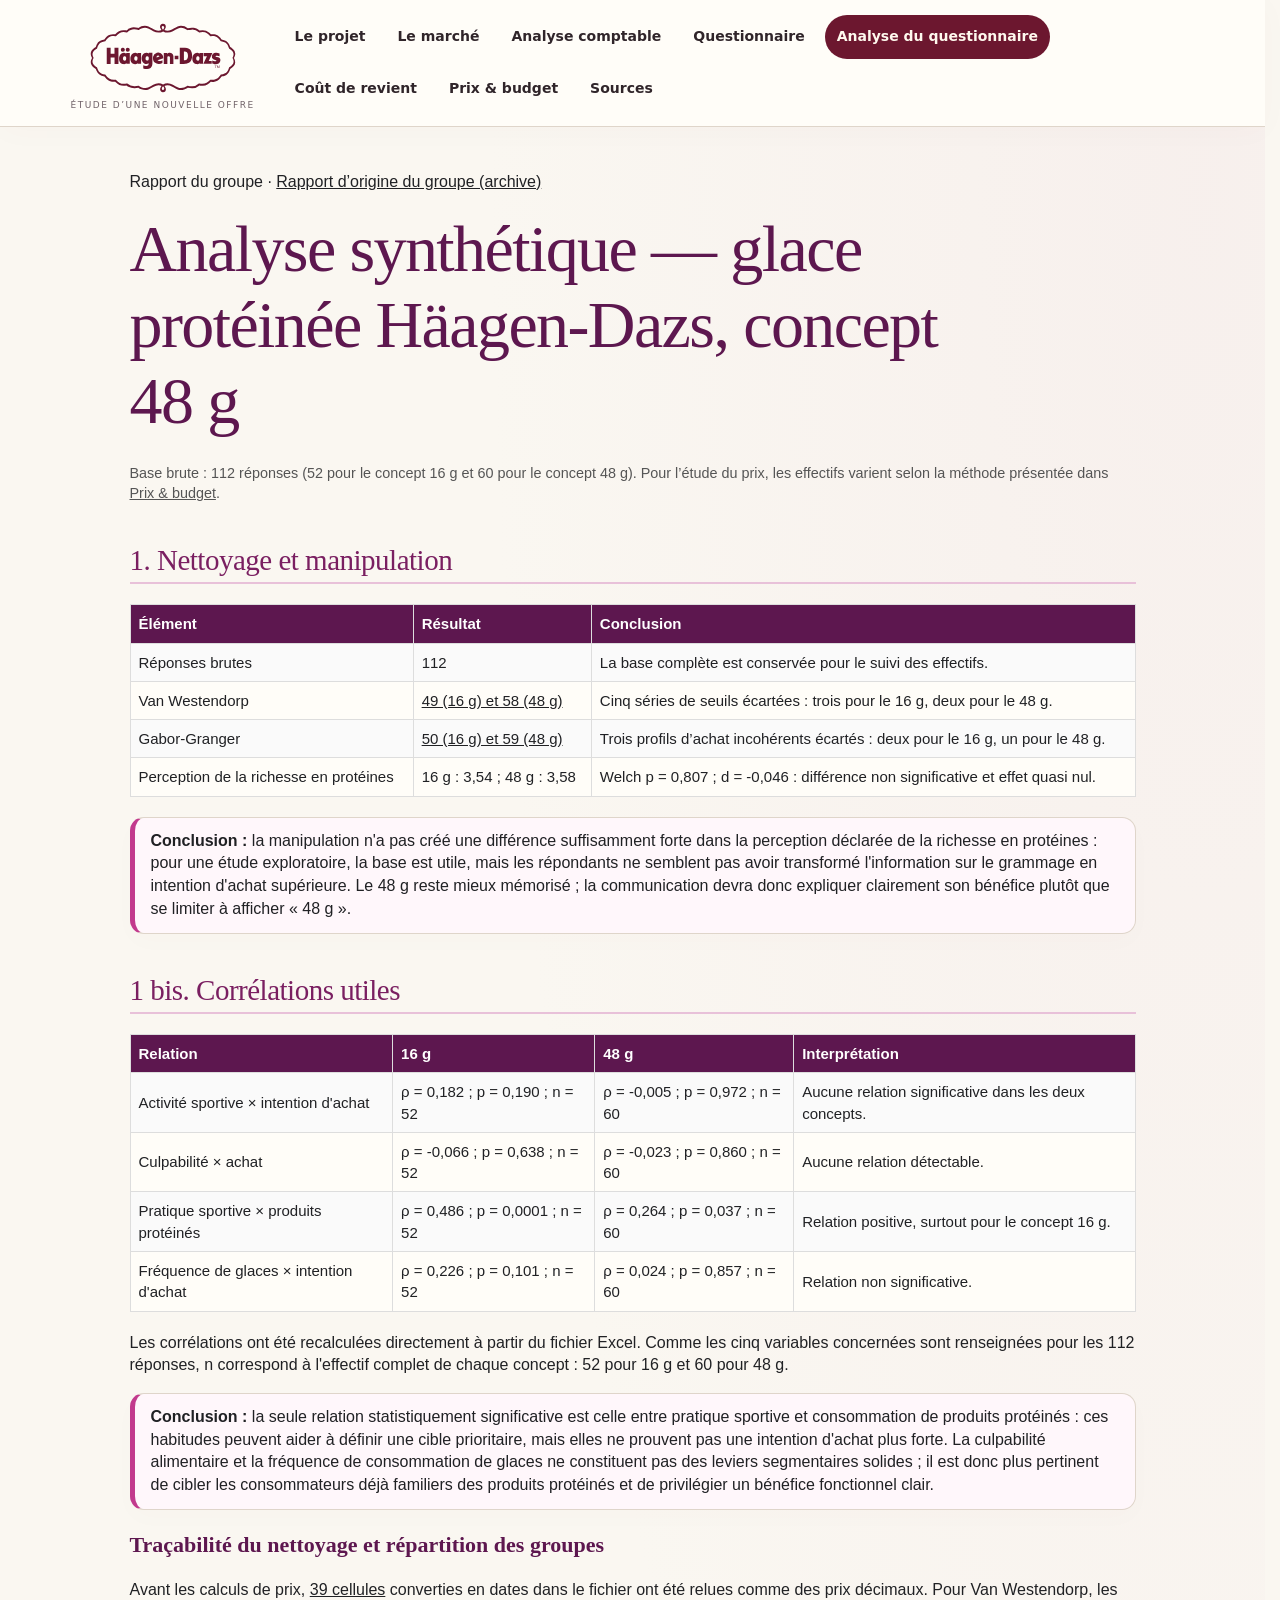
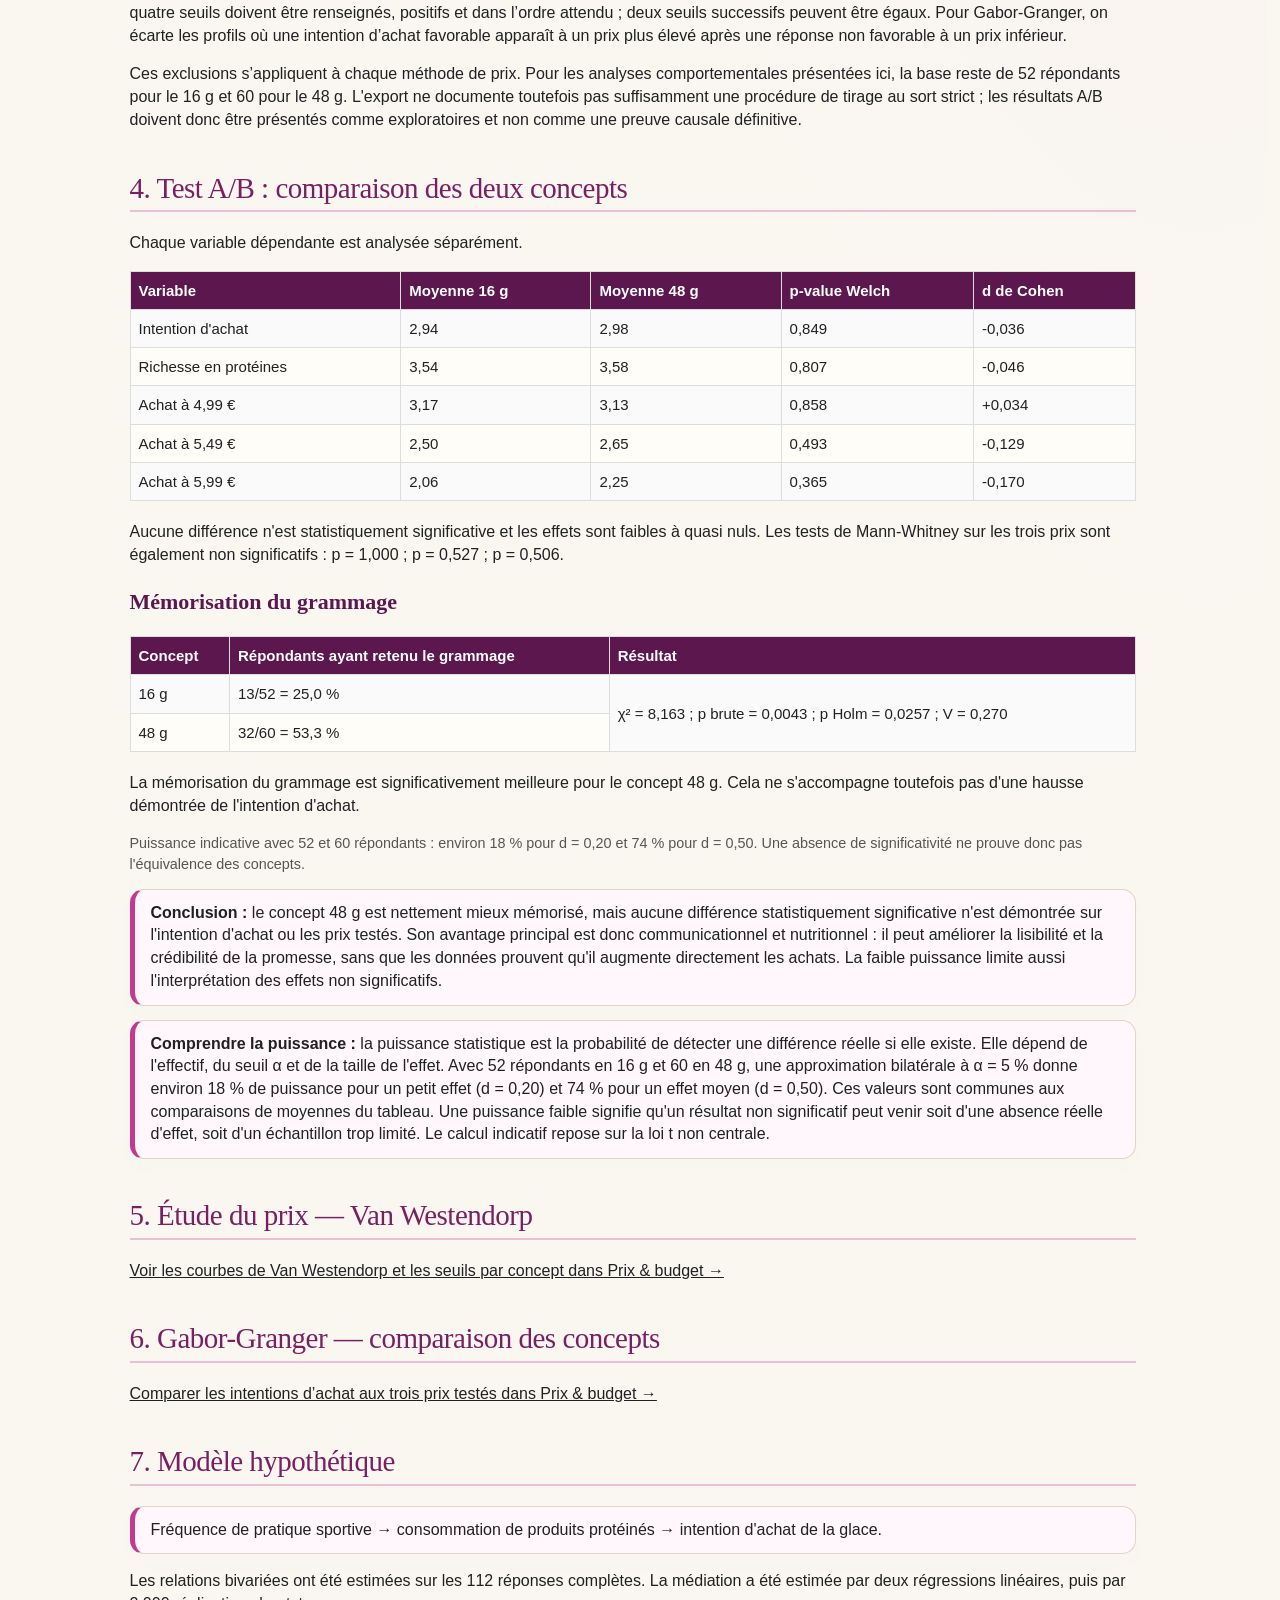
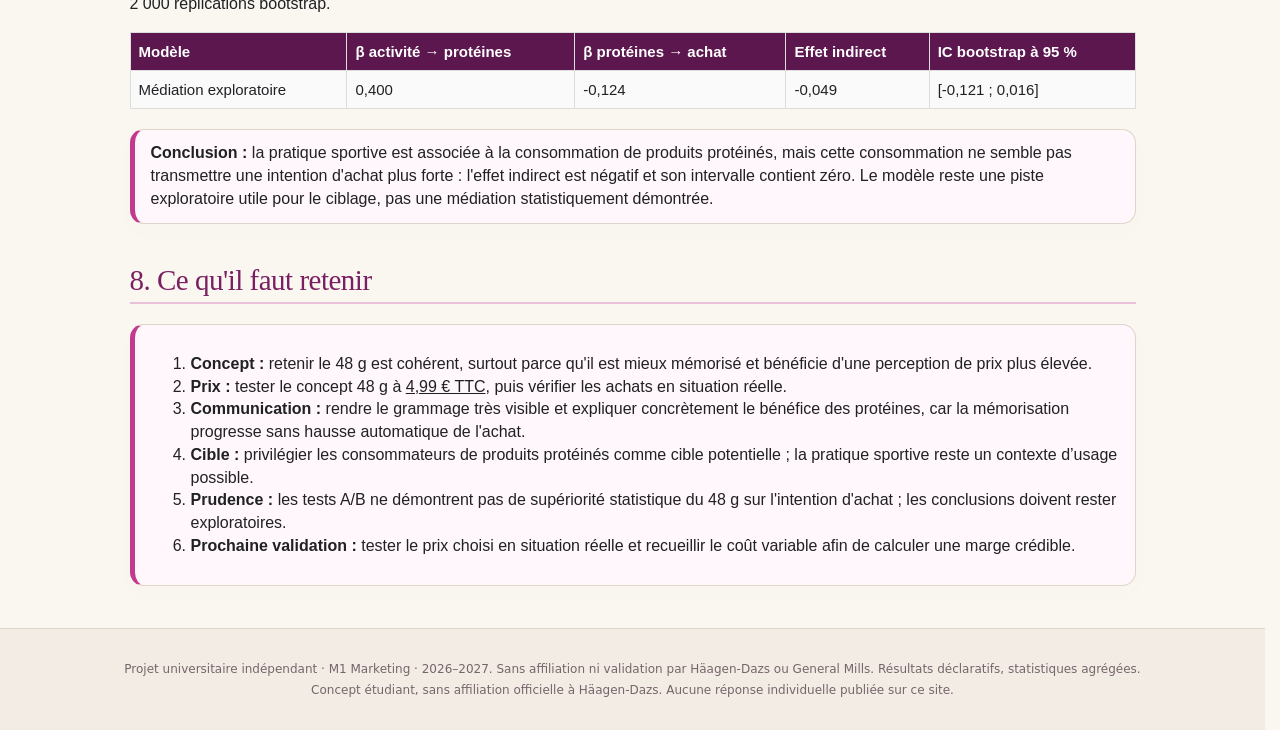
==== commit b7365575: "Remplacer les liens vers le code et corriger la source Lidl" ====
--- a/analyse-questionnaire.html
+++ b/analyse-questionnaire.html
@@ -1,4 +1,4 @@
-<!doctype html><html lang="fr"><head><meta charset="utf-8"><meta name="viewport" content="width=device-width,initial-scale=1"><meta name="description" content="Analyse du questionnaire selon le cours : qualité des données, manipulation, tests A/B, tailles d’effet et prix."><title>Analyse du questionnaire · Häagen-Dazs — Projet de groupe</title><link rel="stylesheet" href="style.css?v=20261012-front"><style>#contenu{font-family:Arial,sans-serif;color:#202124;max-width:1050px;margin:28px auto;padding:0 22px;line-height:1.42}#contenu h1{color:#5d174f}#contenu h2{border-bottom:2px solid #e8c1d9;padding-bottom:5px;color:#7a1f61}#contenu h3{color:#5d174f}#contenu .card{background:#fff7fb;border-left:5px solid #c23a8d;padding:12px 16px;margin:14px 0}#contenu table{border-collapse:collapse;width:100%;margin:10px 0 20px}#contenu th{background:#5d174f;color:#fff;text-align:left}#contenu th,#contenu td{border:1px solid #ddd;padding:8px}#contenu tr:nth-child(even){background:#fafafa}#contenu .small{font-size:.9em;color:#555}#contenu .chart{border:1px solid #ddd;border-radius:10px;padding:8px;background:#fff}#contenu{overflow-x:auto}#contenu svg{max-width:100%;height:auto}</style></head><body><div class="reading-progress" aria-hidden="true"></div><a class="skip" href="#contenu">Aller au contenu</a><header><div><a class="brand" href="index.html"><img class="brand-logo" src="assets/haagen-dazs-logo.svg" width="206" height="108" alt="Häagen-Dazs"><small>ÉTUDE D’UNE NOUVELLE OFFRE</small></a><nav aria-label="Navigation principale"><a href="index.html">Le projet</a><a href="marche.html">Le marché</a><a href="comptes.html">Analyse comptable</a><a href="questionnaire.html">Questionnaire</a><a href="analyse-questionnaire.html" aria-current="page">Analyse du questionnaire</a><a href="couts.html">Coût de revient</a><a href="prix.html">Prix &amp; budget</a><a href="sources.html">Sources</a></nav></div></header><main id="contenu"><p>Rapport du groupe · <a href="https://gist.github.com/rofaure7/0cea6df263632d2b98cf973634b2cc2a/5dc22ef04dab81518b0f027d2dc3652ff25bf1e3">Rapport d’origine du groupe</a></p>
+<!doctype html><html lang="fr"><head><meta charset="utf-8"><meta name="viewport" content="width=device-width,initial-scale=1"><meta name="description" content="Analyse du questionnaire selon le cours : qualité des données, manipulation, tests A/B, tailles d’effet et prix."><title>Analyse du questionnaire · Häagen-Dazs — Projet de groupe</title><link rel="stylesheet" href="style.css?v=20261012-front"><style>#contenu{font-family:Arial,sans-serif;color:#202124;max-width:1050px;margin:28px auto;padding:0 22px;line-height:1.42}#contenu h1{color:#5d174f}#contenu h2{border-bottom:2px solid #e8c1d9;padding-bottom:5px;color:#7a1f61}#contenu h3{color:#5d174f}#contenu .card{background:#fff7fb;border-left:5px solid #c23a8d;padding:12px 16px;margin:14px 0}#contenu table{border-collapse:collapse;width:100%;margin:10px 0 20px}#contenu th{background:#5d174f;color:#fff;text-align:left}#contenu th,#contenu td{border:1px solid #ddd;padding:8px}#contenu tr:nth-child(even){background:#fafafa}#contenu .small{font-size:.9em;color:#555}#contenu .chart{border:1px solid #ddd;border-radius:10px;padding:8px;background:#fff}#contenu{overflow-x:auto}#contenu svg{max-width:100%;height:auto}</style></head><body><div class="reading-progress" aria-hidden="true"></div><a class="skip" href="#contenu">Aller au contenu</a><header><div><a class="brand" href="index.html"><img class="brand-logo" src="assets/haagen-dazs-logo.svg" width="206" height="108" alt="Häagen-Dazs"><small>ÉTUDE D’UNE NOUVELLE OFFRE</small></a><nav aria-label="Navigation principale"><a href="index.html">Le projet</a><a href="marche.html">Le marché</a><a href="comptes.html">Analyse comptable</a><a href="questionnaire.html">Questionnaire</a><a href="analyse-questionnaire.html" aria-current="page">Analyse du questionnaire</a><a href="couts.html">Coût de revient</a><a href="prix.html">Prix &amp; budget</a><a href="sources.html">Sources</a></nav></div></header><main id="contenu"><p>Rapport du groupe · <a href="https://htmlpreview.github.io/?https://gist.githubusercontent.com/rofaure7/0cea6df263632d2b98cf973634b2cc2a/raw/5dc22ef04dab81518b0f027d2dc3652ff25bf1e3/rapport_prix_complet.html">Rapport d’origine du groupe (archive)</a></p>
 <h1>Analyse synthétique — glace protéinée Häagen-Dazs, concept 48 g</h1><p class='small'>Base brute : 112 réponses (52 pour le concept 16 g et 60 pour le concept 48 g). Pour l’étude du prix, les effectifs varient selon la méthode présentée dans <a href="prix.html#prix-clients">Prix &amp; budget</a>.</p>
 <h2>1. Nettoyage et manipulation</h2><table><tr><th>Élément</th><th>Résultat</th><th>Conclusion</th></tr><tr><td>Réponses brutes</td><td>112</td><td>La base complète est conservée pour le suivi des effectifs.</td></tr><tr><td>Van Westendorp</td><td><a href="docs/analyse-prix.pdf#page=2">49 (16 g) et 58 (48 g)</a></td><td>Cinq séries de seuils écartées : trois pour le 16 g, deux pour le 48 g.</td></tr><tr><td>Gabor-Granger</td><td><a href="docs/analyse-prix.pdf#page=3">50 (16 g) et 59 (48 g)</a></td><td>Trois profils d’achat incohérents écartés : deux pour le 16 g, un pour le 48 g.</td></tr><tr><td>Perception de la richesse en protéines</td><td>16 g : 3,54 ; 48 g : 3,58</td><td>Welch p = 0,807 ; d = -0,046 : différence non significative et effet quasi nul.</td></tr></table><p class='card'><b>Conclusion :</b> la manipulation n'a pas créé une différence suffisamment forte dans la perception déclarée de la richesse en protéines : pour une étude exploratoire, la base est utile, mais les répondants ne semblent pas avoir transformé l'information sur le grammage en intention d'achat supérieure. Le 48 g reste mieux mémorisé ; la communication devra donc expliquer clairement son bénéfice plutôt que se limiter à afficher « 48 g ».</p>
 <h2>1 bis. Corrélations utiles</h2><table><tr><th>Relation</th><th>16 g</th><th>48 g</th><th>Interprétation</th></tr><tr><td>Activité sportive × intention d'achat</td><td>ρ = 0,182 ; p = 0,190 ; n = 52</td><td>ρ = -0,005 ; p = 0,972 ; n = 60</td><td>Aucune relation significative dans les deux concepts.</td></tr><tr><td>Culpabilité × achat</td><td>ρ = -0,066 ; p = 0,638 ; n = 52</td><td>ρ = -0,023 ; p = 0,860 ; n = 60</td><td>Aucune relation détectable.</td></tr><tr><td>Pratique sportive × produits protéinés</td><td>ρ = 0,486 ; p = 0,0001 ; n = 52</td><td>ρ = 0,264 ; p = 0,037 ; n = 60</td><td>Relation positive, surtout pour le concept 16 g.</td></tr><tr><td>Fréquence de glaces × intention d'achat</td><td>ρ = 0,226 ; p = 0,101 ; n = 52</td><td>ρ = 0,024 ; p = 0,857 ; n = 60</td><td>Relation non significative.</td></tr></table><p>Les corrélations ont été recalculées directement à partir du fichier Excel. Comme les cinq variables concernées sont renseignées pour les 112 réponses, n correspond à l'effectif complet de chaque concept : 52 pour 16 g et 60 pour 48 g.</p><p class='card'><b>Conclusion :</b> la seule relation statistiquement significative est celle entre pratique sportive et consommation de produits protéinés : ces habitudes peuvent aider à définir une cible prioritaire, mais elles ne prouvent pas une intention d'achat plus forte. La culpabilité alimentaire et la fréquence de consommation de glaces ne constituent pas des leviers segmentaires solides ; il est donc plus pertinent de cibler les consommateurs déjà familiers des produits protéinés et de privilégier un bénéfice fonctionnel clair.</p>
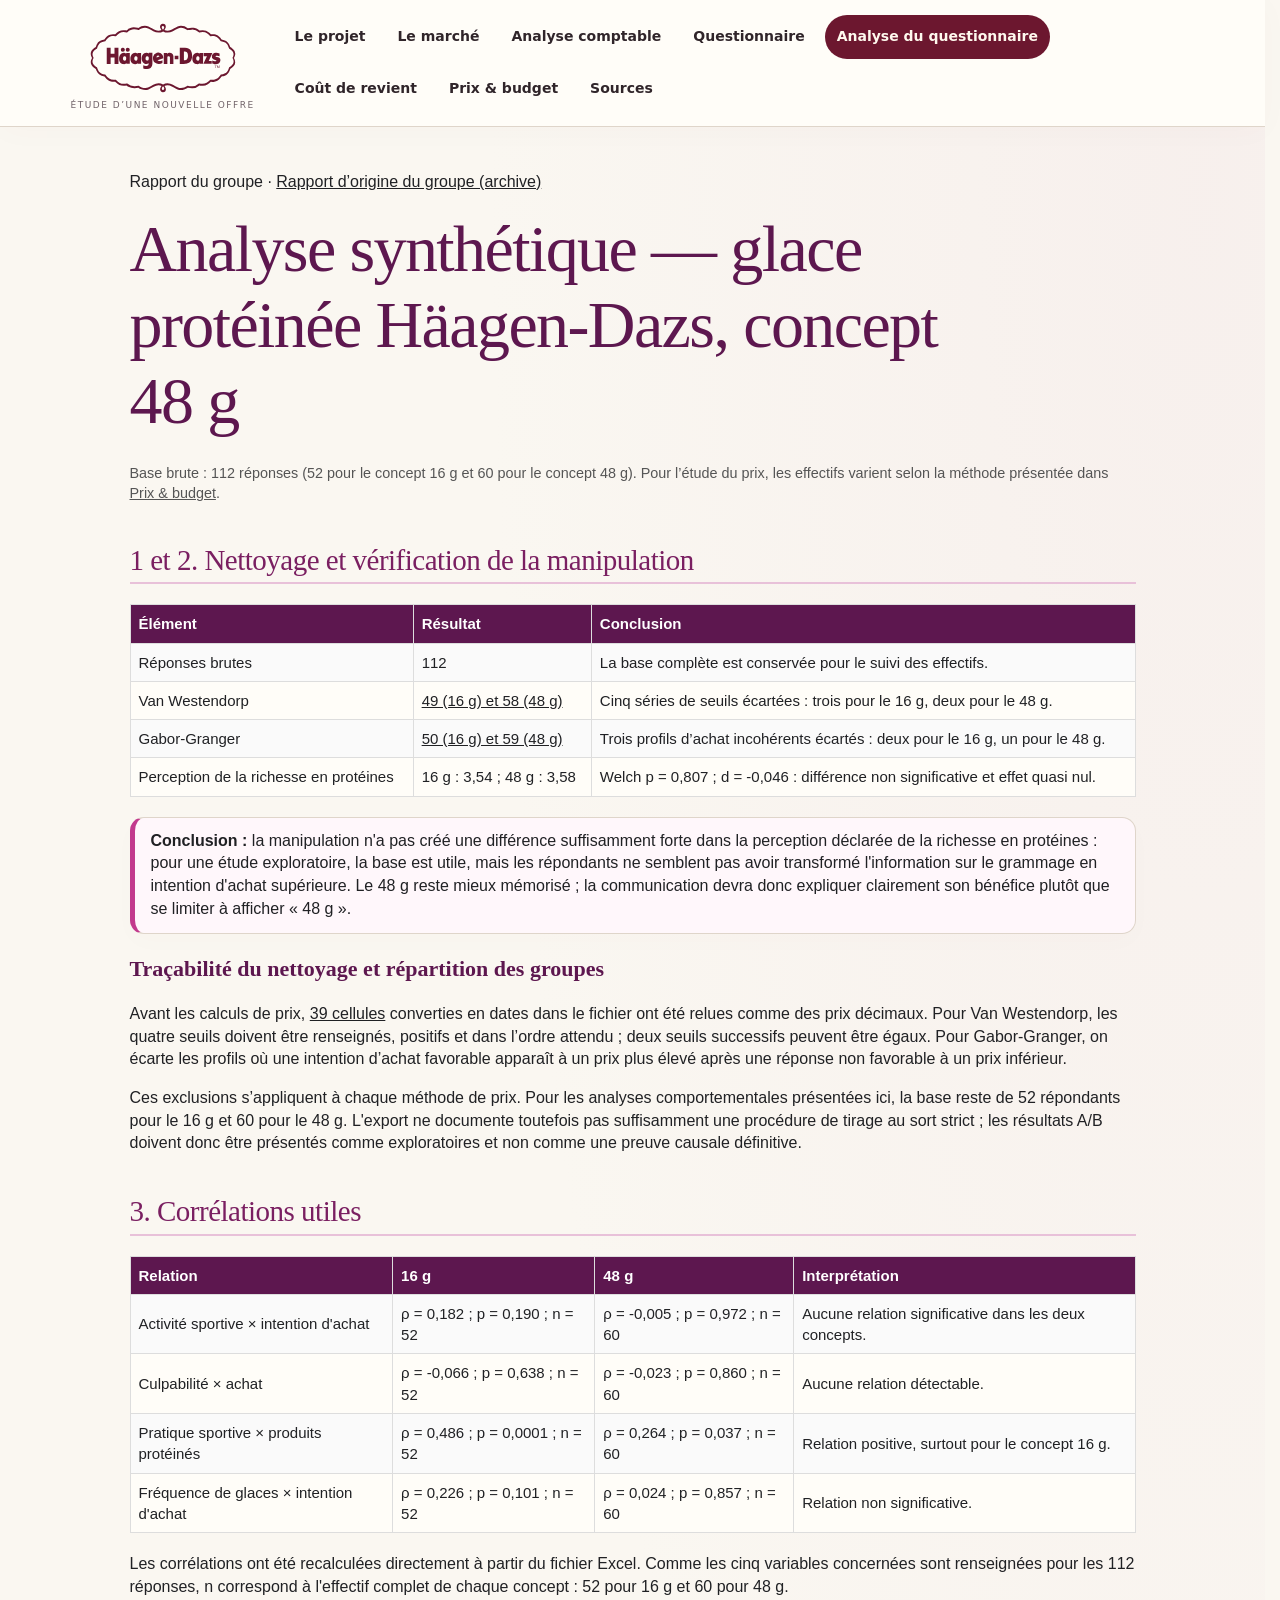
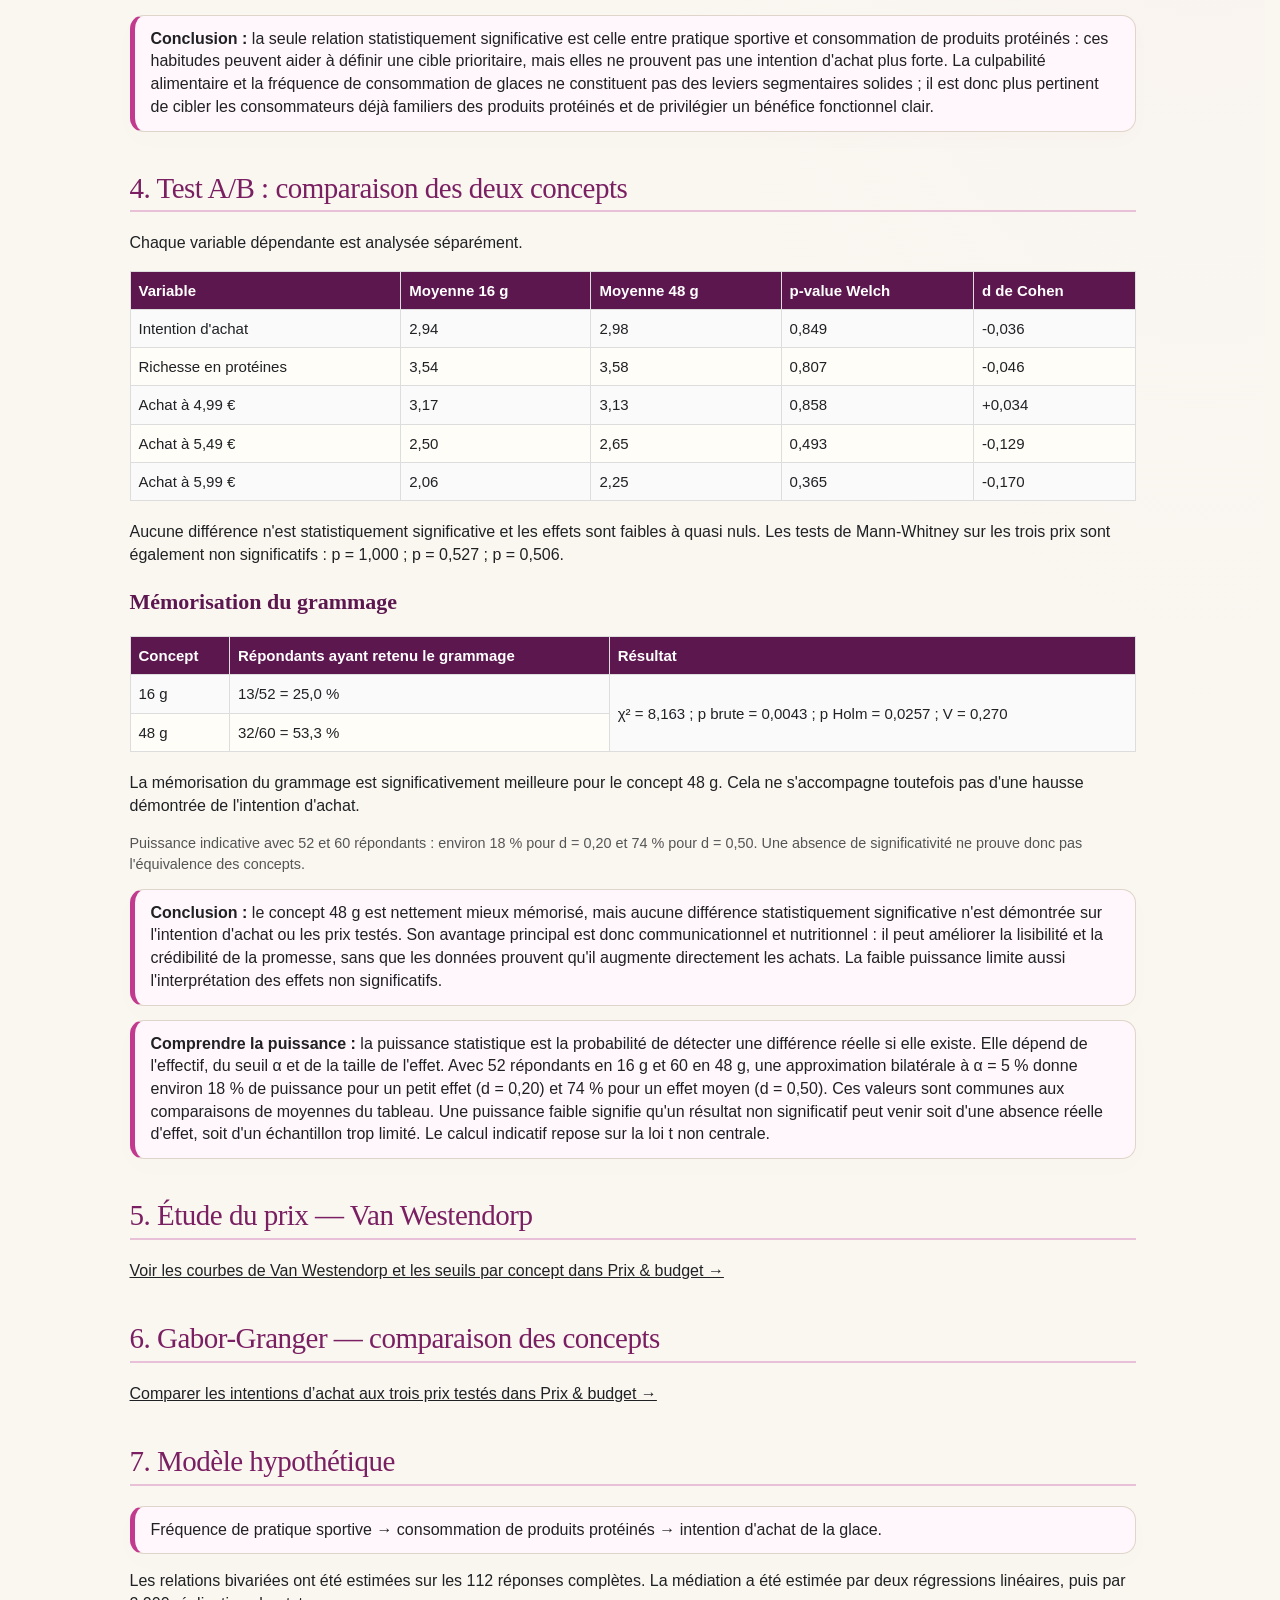
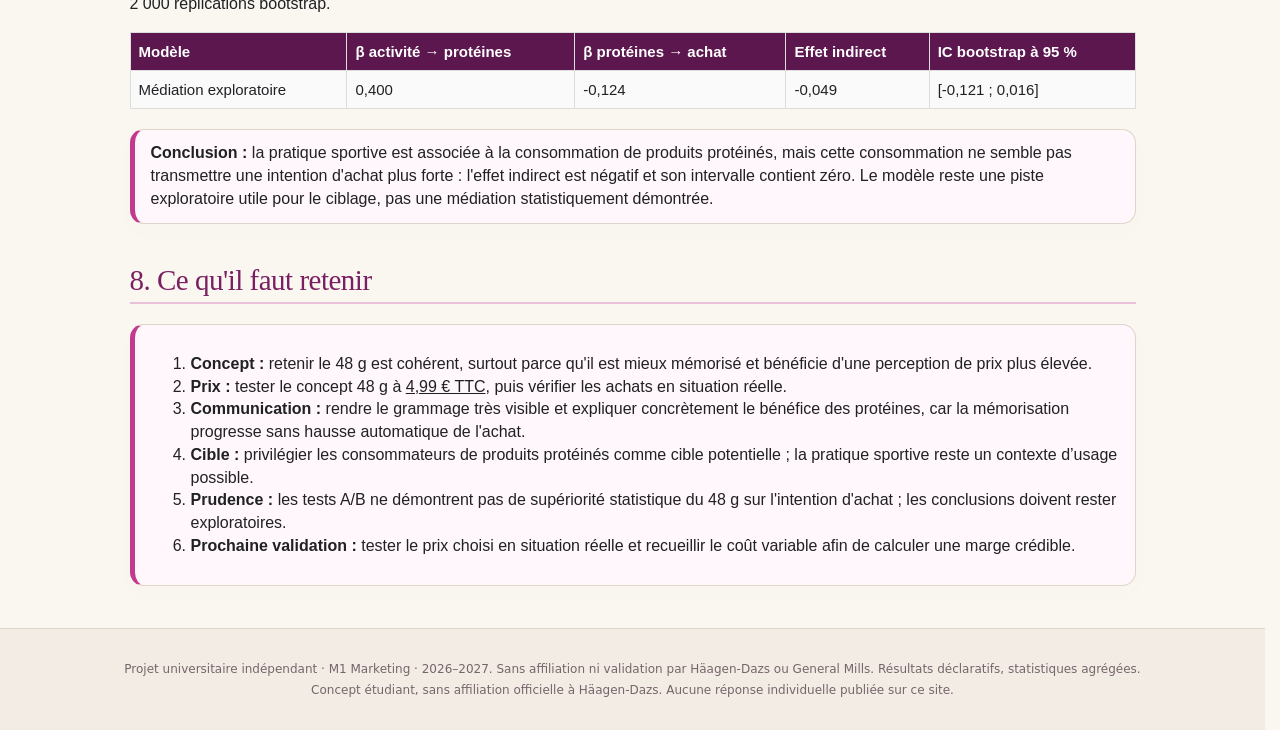
==== commit 0059eec8: "Regrouper les points 1 et 2 et numéroter les corrélations en 3" ====
--- a/analyse-questionnaire.html
+++ b/analyse-questionnaire.html
@@ -1,8 +1,12 @@
 <!doctype html><html lang="fr"><head><meta charset="utf-8"><meta name="viewport" content="width=device-width,initial-scale=1"><meta name="description" content="Analyse du questionnaire selon le cours : qualité des données, manipulation, tests A/B, tailles d’effet et prix."><title>Analyse du questionnaire · Häagen-Dazs — Projet de groupe</title><link rel="stylesheet" href="style.css?v=20261012-front"><style>#contenu{font-family:Arial,sans-serif;color:#202124;max-width:1050px;margin:28px auto;padding:0 22px;line-height:1.42}#contenu h1{color:#5d174f}#contenu h2{border-bottom:2px solid #e8c1d9;padding-bottom:5px;color:#7a1f61}#contenu h3{color:#5d174f}#contenu .card{background:#fff7fb;border-left:5px solid #c23a8d;padding:12px 16px;margin:14px 0}#contenu table{border-collapse:collapse;width:100%;margin:10px 0 20px}#contenu th{background:#5d174f;color:#fff;text-align:left}#contenu th,#contenu td{border:1px solid #ddd;padding:8px}#contenu tr:nth-child(even){background:#fafafa}#contenu .small{font-size:.9em;color:#555}#contenu .chart{border:1px solid #ddd;border-radius:10px;padding:8px;background:#fff}#contenu{overflow-x:auto}#contenu svg{max-width:100%;height:auto}</style></head><body><div class="reading-progress" aria-hidden="true"></div><a class="skip" href="#contenu">Aller au contenu</a><header><div><a class="brand" href="index.html"><img class="brand-logo" src="assets/haagen-dazs-logo.svg" width="206" height="108" alt="Häagen-Dazs"><small>ÉTUDE D’UNE NOUVELLE OFFRE</small></a><nav aria-label="Navigation principale"><a href="index.html">Le projet</a><a href="marche.html">Le marché</a><a href="comptes.html">Analyse comptable</a><a href="questionnaire.html">Questionnaire</a><a href="analyse-questionnaire.html" aria-current="page">Analyse du questionnaire</a><a href="couts.html">Coût de revient</a><a href="prix.html">Prix &amp; budget</a><a href="sources.html">Sources</a></nav></div></header><main id="contenu"><p>Rapport du groupe · <a href="https://htmlpreview.github.io/?https://gist.githubusercontent.com/rofaure7/0cea6df263632d2b98cf973634b2cc2a/raw/5dc22ef04dab81518b0f027d2dc3652ff25bf1e3/rapport_prix_complet.html">Rapport d’origine du groupe (archive)</a></p>
 <h1>Analyse synthétique — glace protéinée Häagen-Dazs, concept 48 g</h1><p class='small'>Base brute : 112 réponses (52 pour le concept 16 g et 60 pour le concept 48 g). Pour l’étude du prix, les effectifs varient selon la méthode présentée dans <a href="prix.html#prix-clients">Prix &amp; budget</a>.</p>
-<h2>1. Nettoyage et manipulation</h2><table><tr><th>Élément</th><th>Résultat</th><th>Conclusion</th></tr><tr><td>Réponses brutes</td><td>112</td><td>La base complète est conservée pour le suivi des effectifs.</td></tr><tr><td>Van Westendorp</td><td><a href="docs/analyse-prix.pdf#page=2">49 (16 g) et 58 (48 g)</a></td><td>Cinq séries de seuils écartées : trois pour le 16 g, deux pour le 48 g.</td></tr><tr><td>Gabor-Granger</td><td><a href="docs/analyse-prix.pdf#page=3">50 (16 g) et 59 (48 g)</a></td><td>Trois profils d’achat incohérents écartés : deux pour le 16 g, un pour le 48 g.</td></tr><tr><td>Perception de la richesse en protéines</td><td>16 g : 3,54 ; 48 g : 3,58</td><td>Welch p = 0,807 ; d = -0,046 : différence non significative et effet quasi nul.</td></tr></table><p class='card'><b>Conclusion :</b> la manipulation n'a pas créé une différence suffisamment forte dans la perception déclarée de la richesse en protéines : pour une étude exploratoire, la base est utile, mais les répondants ne semblent pas avoir transformé l'information sur le grammage en intention d'achat supérieure. Le 48 g reste mieux mémorisé ; la communication devra donc expliquer clairement son bénéfice plutôt que se limiter à afficher « 48 g ».</p>
-<h2>1 bis. Corrélations utiles</h2><table><tr><th>Relation</th><th>16 g</th><th>48 g</th><th>Interprétation</th></tr><tr><td>Activité sportive × intention d'achat</td><td>ρ = 0,182 ; p = 0,190 ; n = 52</td><td>ρ = -0,005 ; p = 0,972 ; n = 60</td><td>Aucune relation significative dans les deux concepts.</td></tr><tr><td>Culpabilité × achat</td><td>ρ = -0,066 ; p = 0,638 ; n = 52</td><td>ρ = -0,023 ; p = 0,860 ; n = 60</td><td>Aucune relation détectable.</td></tr><tr><td>Pratique sportive × produits protéinés</td><td>ρ = 0,486 ; p = 0,0001 ; n = 52</td><td>ρ = 0,264 ; p = 0,037 ; n = 60</td><td>Relation positive, surtout pour le concept 16 g.</td></tr><tr><td>Fréquence de glaces × intention d'achat</td><td>ρ = 0,226 ; p = 0,101 ; n = 52</td><td>ρ = 0,024 ; p = 0,857 ; n = 60</td><td>Relation non significative.</td></tr></table><p>Les corrélations ont été recalculées directement à partir du fichier Excel. Comme les cinq variables concernées sont renseignées pour les 112 réponses, n correspond à l'effectif complet de chaque concept : 52 pour 16 g et 60 pour 48 g.</p><p class='card'><b>Conclusion :</b> la seule relation statistiquement significative est celle entre pratique sportive et consommation de produits protéinés : ces habitudes peuvent aider à définir une cible prioritaire, mais elles ne prouvent pas une intention d'achat plus forte. La culpabilité alimentaire et la fréquence de consommation de glaces ne constituent pas des leviers segmentaires solides ; il est donc plus pertinent de cibler les consommateurs déjà familiers des produits protéinés et de privilégier un bénéfice fonctionnel clair.</p>
+<section aria-labelledby="nettoyage-manipulation">
+<h2 id="nettoyage-manipulation">1 et 2. Nettoyage et vérification de la manipulation</h2><table><tr><th>Élément</th><th>Résultat</th><th>Conclusion</th></tr><tr><td>Réponses brutes</td><td>112</td><td>La base complète est conservée pour le suivi des effectifs.</td></tr><tr><td>Van Westendorp</td><td><a href="docs/analyse-prix.pdf#page=2">49 (16 g) et 58 (48 g)</a></td><td>Cinq séries de seuils écartées : trois pour le 16 g, deux pour le 48 g.</td></tr><tr><td>Gabor-Granger</td><td><a href="docs/analyse-prix.pdf#page=3">50 (16 g) et 59 (48 g)</a></td><td>Trois profils d’achat incohérents écartés : deux pour le 16 g, un pour le 48 g.</td></tr><tr><td>Perception de la richesse en protéines</td><td>16 g : 3,54 ; 48 g : 3,58</td><td>Welch p = 0,807 ; d = -0,046 : différence non significative et effet quasi nul.</td></tr></table><p class='card'><b>Conclusion :</b> la manipulation n'a pas créé une différence suffisamment forte dans la perception déclarée de la richesse en protéines : pour une étude exploratoire, la base est utile, mais les répondants ne semblent pas avoir transformé l'information sur le grammage en intention d'achat supérieure. Le 48 g reste mieux mémorisé ; la communication devra donc expliquer clairement son bénéfice plutôt que se limiter à afficher « 48 g ».</p>
 <h3>Traçabilité du nettoyage et répartition des groupes</h3><p>Avant les calculs de prix, <a href="docs/analyse-prix.pdf#page=1">39 cellules</a> converties en dates dans le fichier ont été relues comme des prix décimaux. Pour Van Westendorp, les quatre seuils doivent être renseignés, positifs et dans l’ordre attendu ; deux seuils successifs peuvent être égaux. Pour Gabor-Granger, on écarte les profils où une intention d’achat favorable apparaît à un prix plus élevé après une réponse non favorable à un prix inférieur.</p><p>Ces exclusions s’appliquent à chaque méthode de prix. Pour les analyses comportementales présentées ici, la base reste de 52 répondants pour le 16 g et 60 pour le 48 g. L'export ne documente toutefois pas suffisamment une procédure de tirage au sort strict ; les résultats A/B doivent donc être présentés comme exploratoires et non comme une preuve causale définitive.</p>
+</section>
+<section aria-labelledby="correlations">
+<h2 id="correlations">3. Corrélations utiles</h2><table><tr><th>Relation</th><th>16 g</th><th>48 g</th><th>Interprétation</th></tr><tr><td>Activité sportive × intention d'achat</td><td>ρ = 0,182 ; p = 0,190 ; n = 52</td><td>ρ = -0,005 ; p = 0,972 ; n = 60</td><td>Aucune relation significative dans les deux concepts.</td></tr><tr><td>Culpabilité × achat</td><td>ρ = -0,066 ; p = 0,638 ; n = 52</td><td>ρ = -0,023 ; p = 0,860 ; n = 60</td><td>Aucune relation détectable.</td></tr><tr><td>Pratique sportive × produits protéinés</td><td>ρ = 0,486 ; p = 0,0001 ; n = 52</td><td>ρ = 0,264 ; p = 0,037 ; n = 60</td><td>Relation positive, surtout pour le concept 16 g.</td></tr><tr><td>Fréquence de glaces × intention d'achat</td><td>ρ = 0,226 ; p = 0,101 ; n = 52</td><td>ρ = 0,024 ; p = 0,857 ; n = 60</td><td>Relation non significative.</td></tr></table><p>Les corrélations ont été recalculées directement à partir du fichier Excel. Comme les cinq variables concernées sont renseignées pour les 112 réponses, n correspond à l'effectif complet de chaque concept : 52 pour 16 g et 60 pour 48 g.</p><p class='card'><b>Conclusion :</b> la seule relation statistiquement significative est celle entre pratique sportive et consommation de produits protéinés : ces habitudes peuvent aider à définir une cible prioritaire, mais elles ne prouvent pas une intention d'achat plus forte. La culpabilité alimentaire et la fréquence de consommation de glaces ne constituent pas des leviers segmentaires solides ; il est donc plus pertinent de cibler les consommateurs déjà familiers des produits protéinés et de privilégier un bénéfice fonctionnel clair.</p>
+</section>
 <h2>4. Test A/B : comparaison des deux concepts</h2><p>Chaque variable dépendante est analysée séparément.</p><table><tr><th>Variable</th><th>Moyenne 16 g</th><th>Moyenne 48 g</th><th>p-value Welch</th><th>d de Cohen</th></tr><tr><td>Intention d'achat</td><td>2,94</td><td>2,98</td><td>0,849</td><td>-0,036</td></tr><tr><td>Richesse en protéines</td><td>3,54</td><td>3,58</td><td>0,807</td><td>-0,046</td></tr><tr><td>Achat à 4,99 €</td><td>3,17</td><td>3,13</td><td>0,858</td><td>+0,034</td></tr><tr><td>Achat à 5,49 €</td><td>2,50</td><td>2,65</td><td>0,493</td><td>-0,129</td></tr><tr><td>Achat à 5,99 €</td><td>2,06</td><td>2,25</td><td>0,365</td><td>-0,170</td></tr></table><p>Aucune différence n'est statistiquement significative et les effets sont faibles à quasi nuls. Les tests de Mann-Whitney sur les trois prix sont également non significatifs : p = 1,000 ; p = 0,527 ; p = 0,506.</p><h3>Mémorisation du grammage</h3><table><tr><th>Concept</th><th>Répondants ayant retenu le grammage</th><th>Résultat</th></tr><tr><td>16 g</td><td>13/52 = 25,0 %</td><td rowspan='2'>χ² = 8,163 ; p brute = 0,0043 ; p Holm = 0,0257 ; V = 0,270</td></tr><tr><td>48 g</td><td>32/60 = 53,3 %</td></tr></table><p>La mémorisation du grammage est significativement meilleure pour le concept 48 g. Cela ne s'accompagne toutefois pas d'une hausse démontrée de l'intention d'achat.</p><p class='small'>Puissance indicative avec 52 et 60 répondants : environ 18 % pour d = 0,20 et 74 % pour d = 0,50. Une absence de significativité ne prouve donc pas l'équivalence des concepts.</p><p class='card'><b>Conclusion :</b> le concept 48 g est nettement mieux mémorisé, mais aucune différence statistiquement significative n'est démontrée sur l'intention d'achat ou les prix testés. Son avantage principal est donc communicationnel et nutritionnel : il peut améliorer la lisibilité et la crédibilité de la promesse, sans que les données prouvent qu'il augmente directement les achats. La faible puissance limite aussi l'interprétation des effets non significatifs.</p>
 <div class='card'><b>Comprendre la puissance :</b> la puissance statistique est la probabilité de détecter une différence réelle si elle existe. Elle dépend de l'effectif, du seuil α et de la taille de l'effet. Avec 52 répondants en 16 g et 60 en 48 g, une approximation bilatérale à α = 5 % donne environ 18 % de puissance pour un petit effet (d = 0,20) et 74 % pour un effet moyen (d = 0,50). Ces valeurs sont communes aux comparaisons de moyennes du tableau. Une puissance faible signifie qu'un résultat non significatif peut venir soit d'une absence réelle d'effet, soit d'un échantillon trop limité. Le calcul indicatif repose sur la loi t non centrale.</div>
 <h2 id="analyse-prix">5. Étude du prix — Van Westendorp</h2><p><a href="prix.html#prix-clients:~:text=Les%20quatre%20courbes%20de%20sensibilit%C3%A9%20au%20prix">Voir les courbes de Van Westendorp et les seuils par concept dans Prix &amp; budget →</a></p><h2>6. Gabor-Granger — comparaison des concepts</h2><p><a href="prix.html#prix-clients:~:text=Quel%20prix%20donne%20le%20plus%20envie">Comparer les intentions d’achat aux trois prix testés dans Prix &amp; budget →</a></p><h2>7. Modèle hypothétique</h2><div class='card'>Fréquence de pratique sportive → consommation de produits protéinés → intention d'achat de la glace.</div><p>Les relations bivariées ont été estimées sur les 112 réponses complètes. La médiation a été estimée par deux régressions linéaires, puis par 2 000 réplications bootstrap.</p><table><tr><th>Modèle</th><th>β activité → protéines</th><th>β protéines → achat</th><th>Effet indirect</th><th>IC bootstrap à 95 %</th></tr><tr><td>Médiation exploratoire</td><td>0,400</td><td>-0,124</td><td>-0,049</td><td>[-0,121 ; 0,016]</td></tr></table><p class='card'><b>Conclusion :</b> la pratique sportive est associée à la consommation de produits protéinés, mais cette consommation ne semble pas transmettre une intention d'achat plus forte : l'effet indirect est négatif et son intervalle contient zéro. Le modèle reste une piste exploratoire utile pour le ciblage, pas une médiation statistiquement démontrée.</p>
